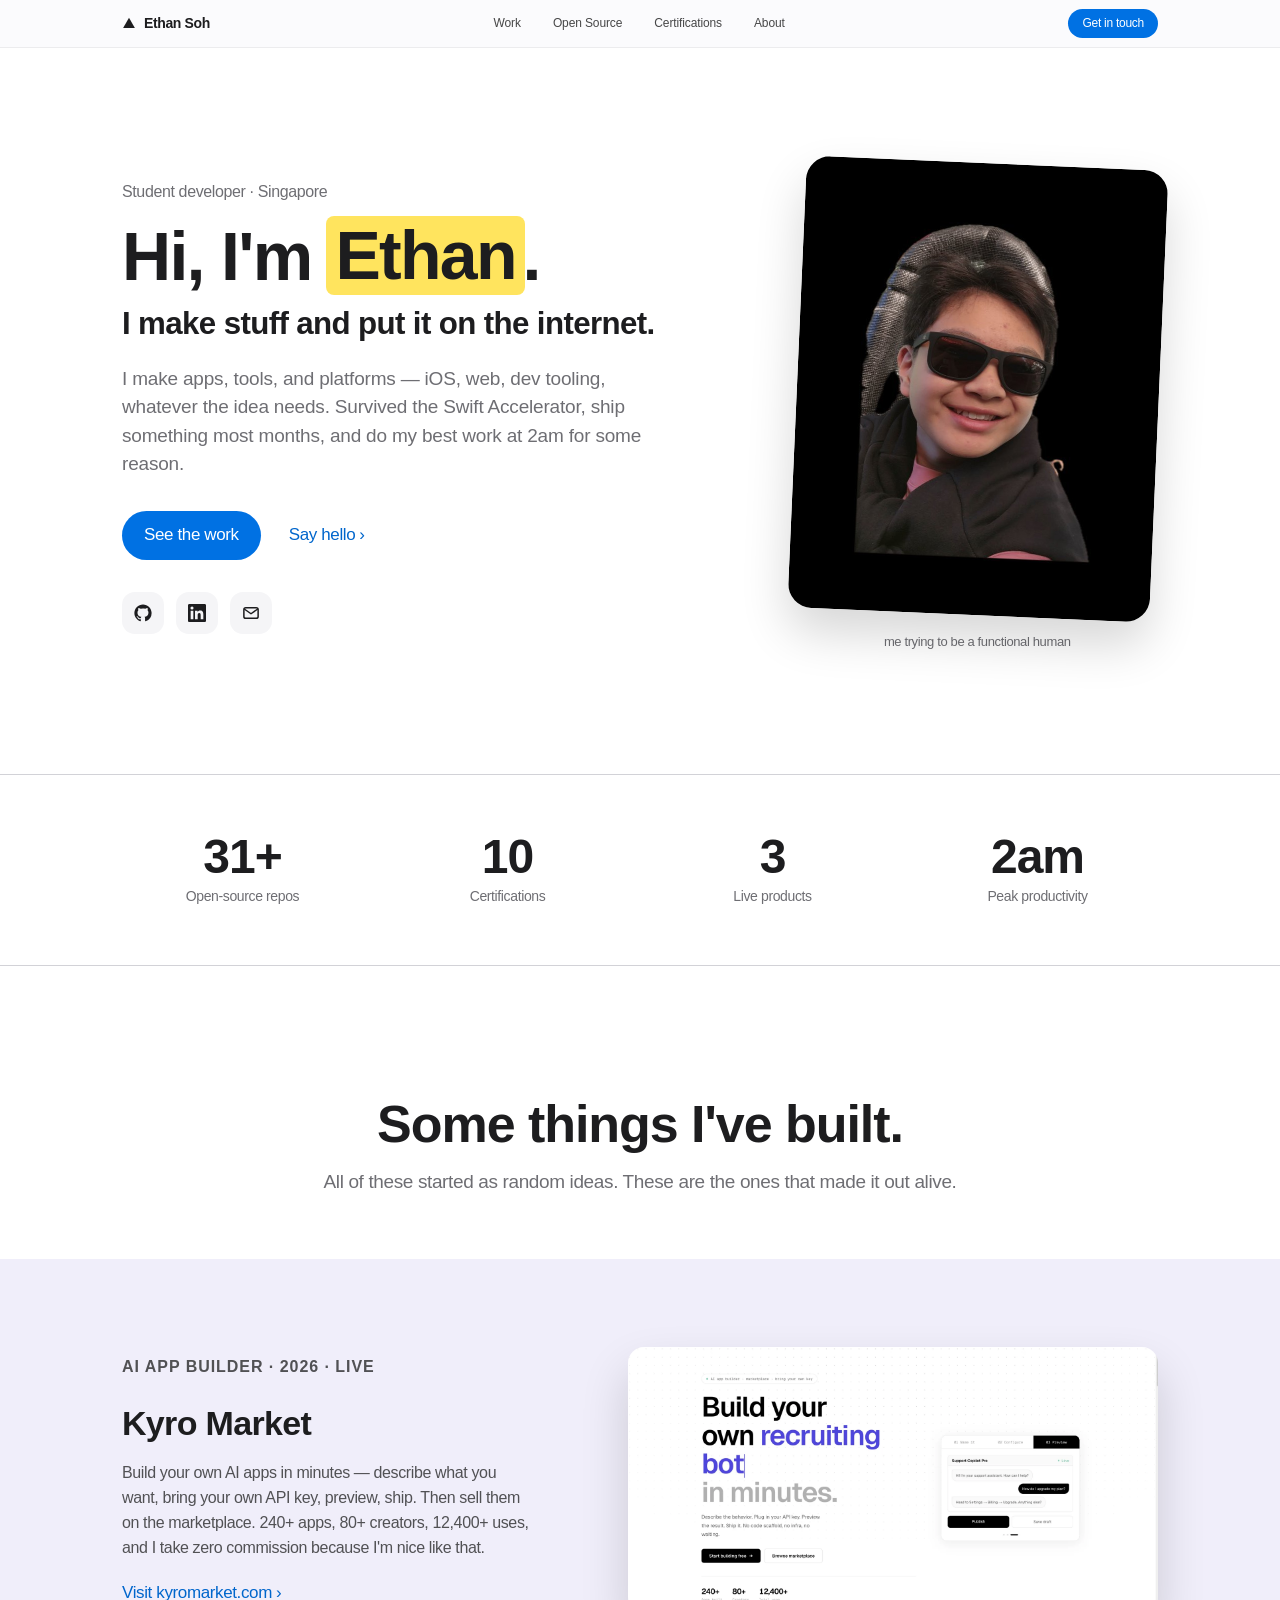
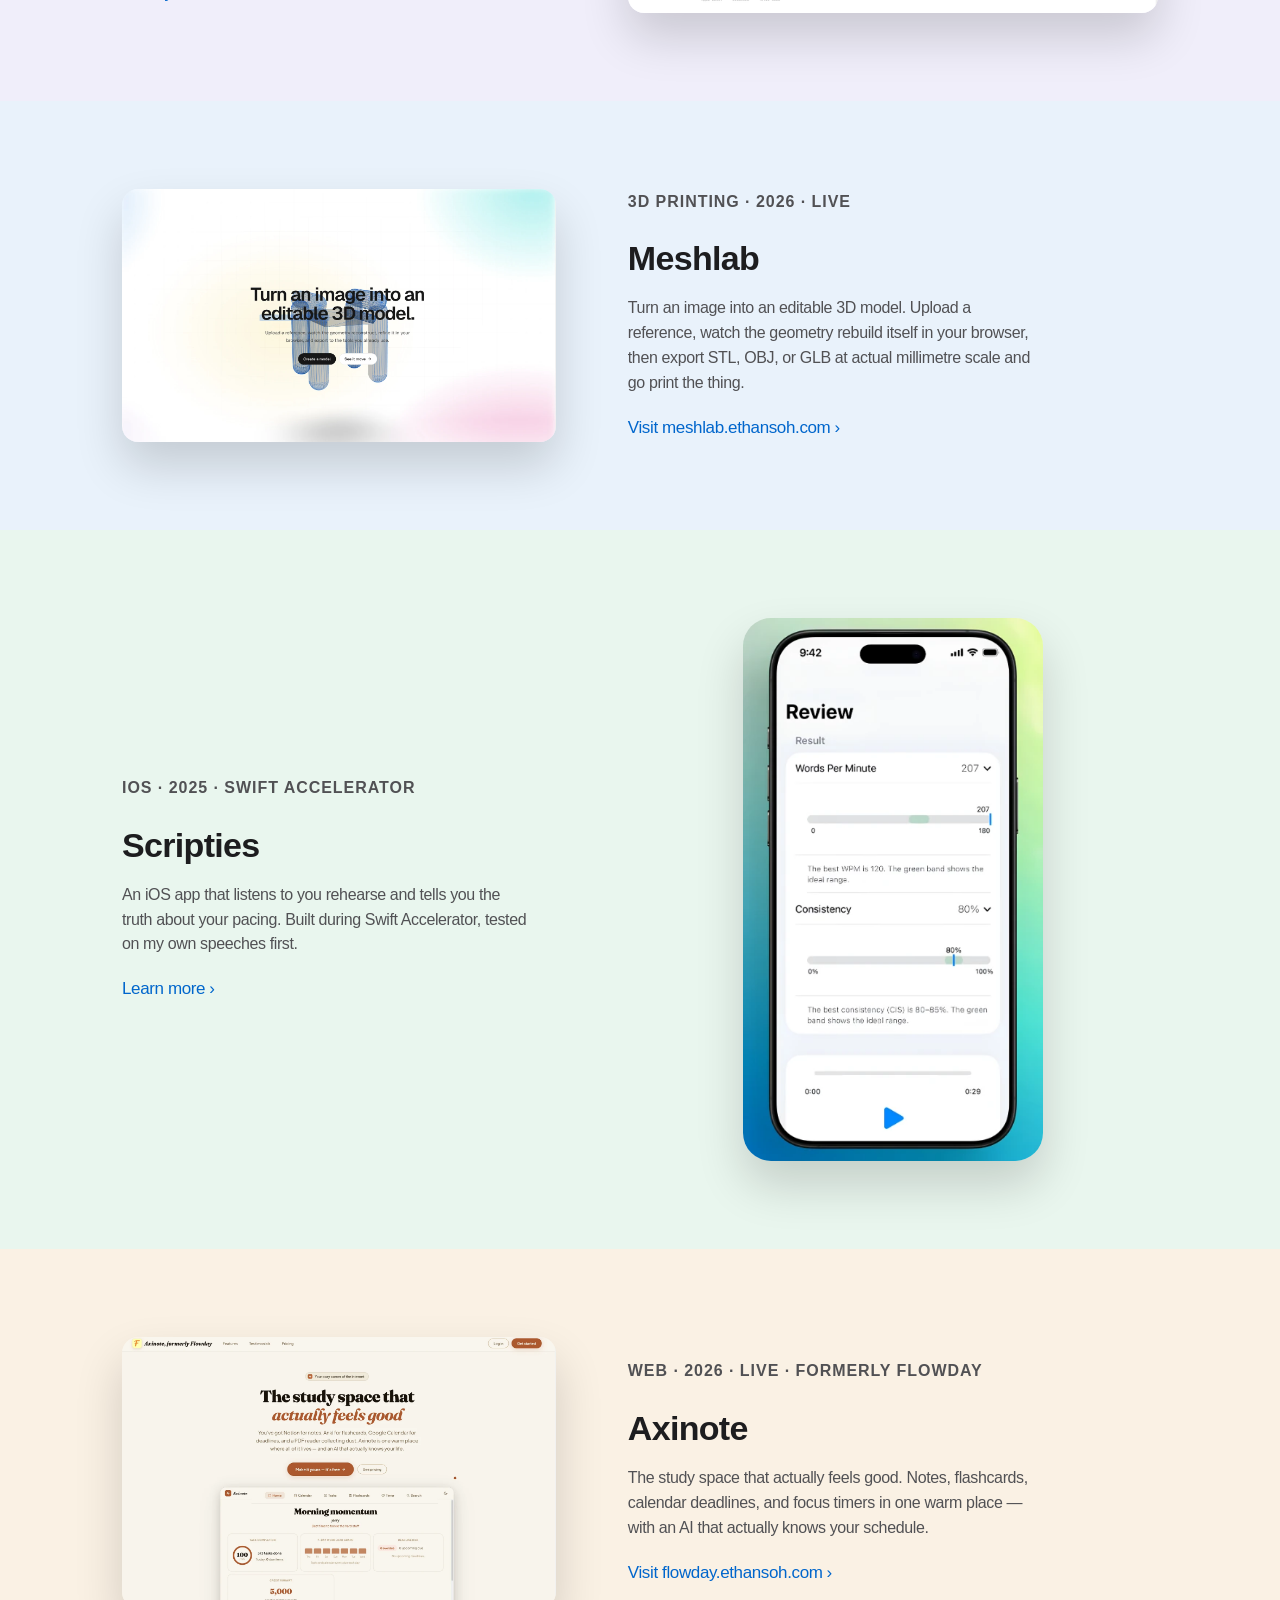
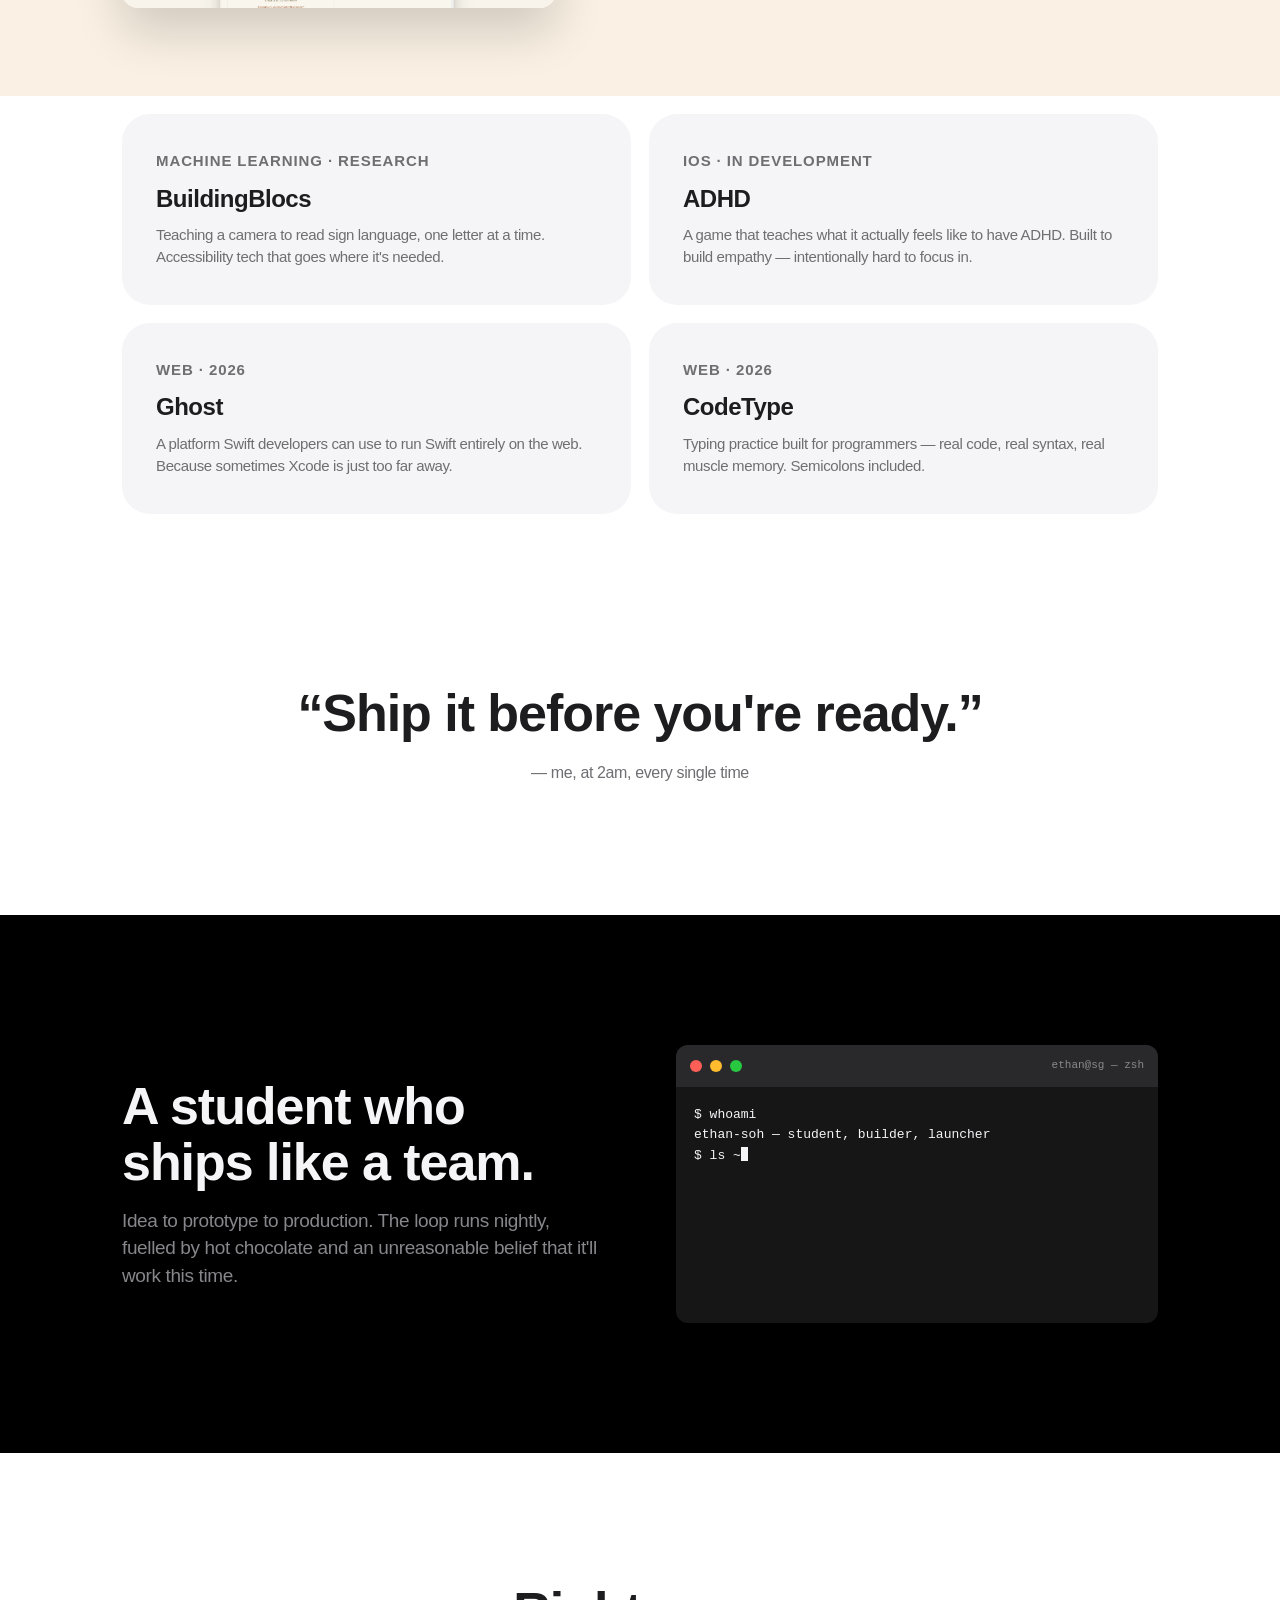
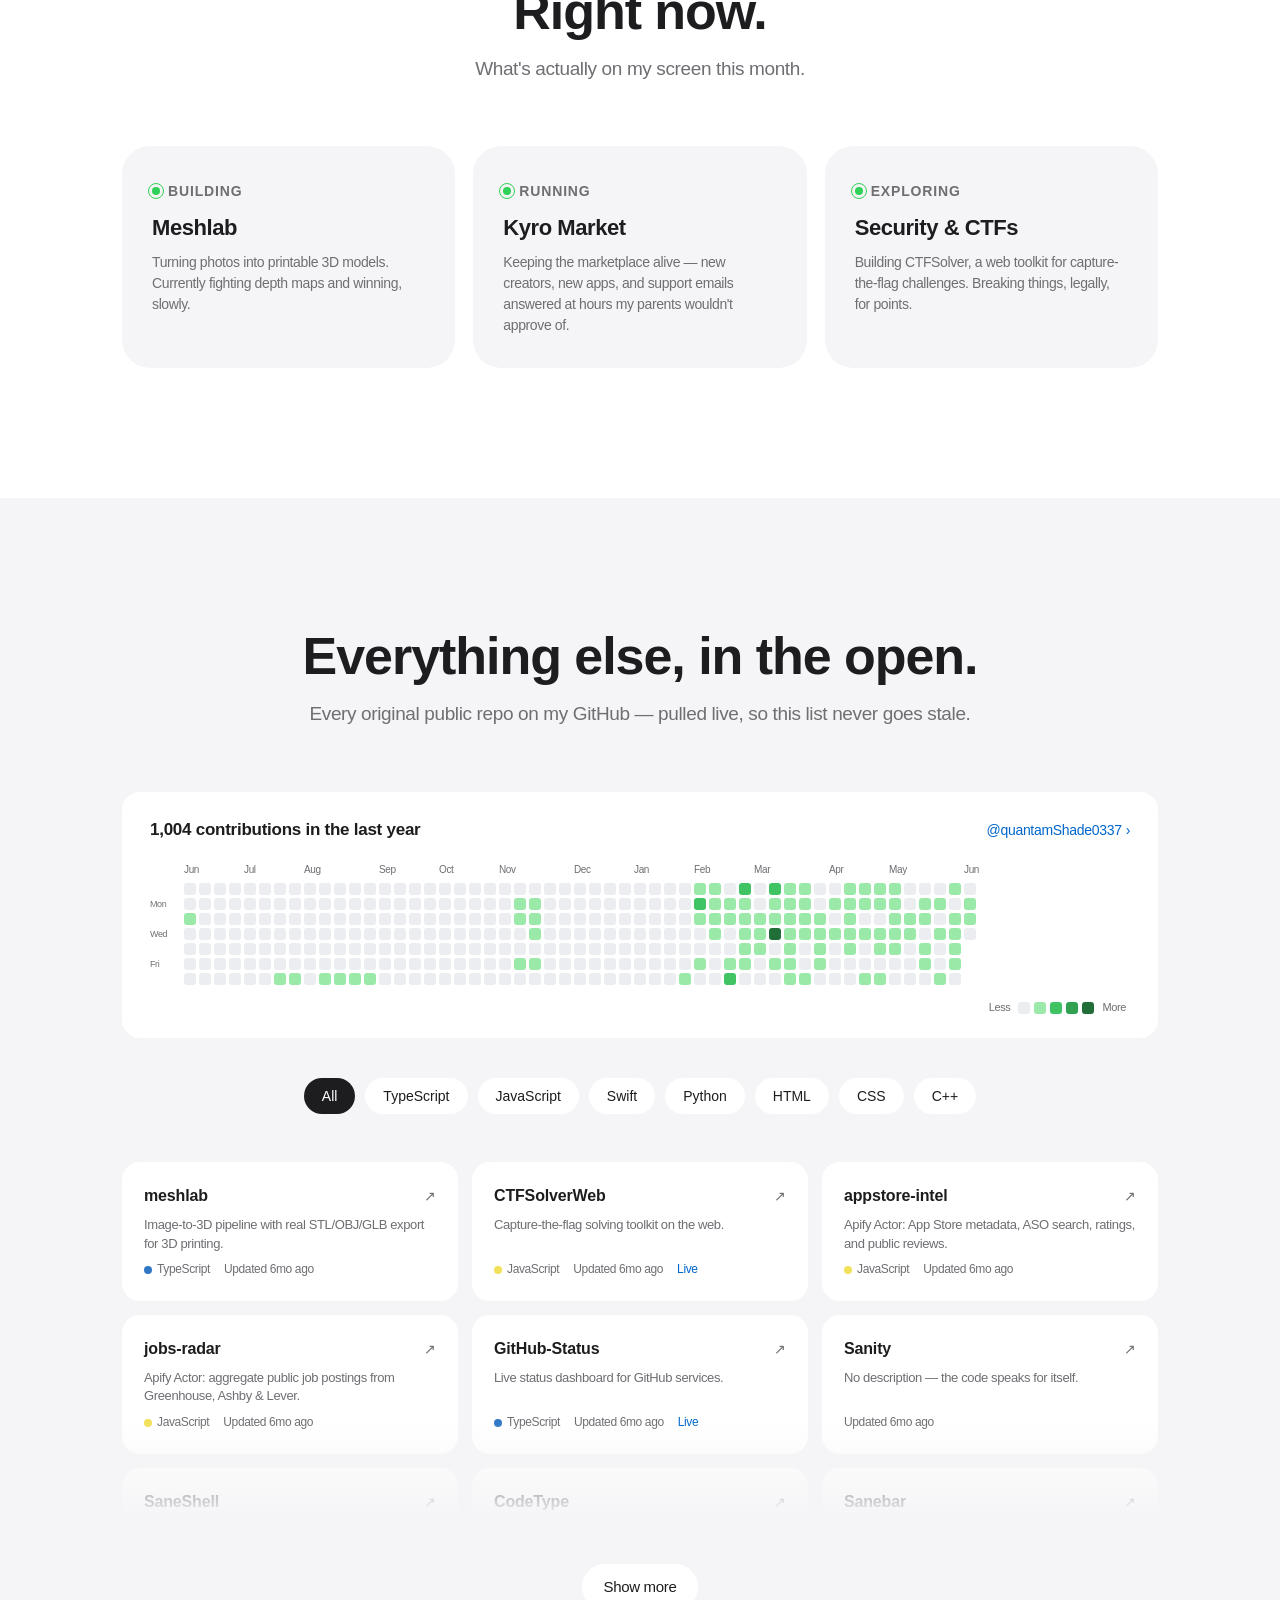
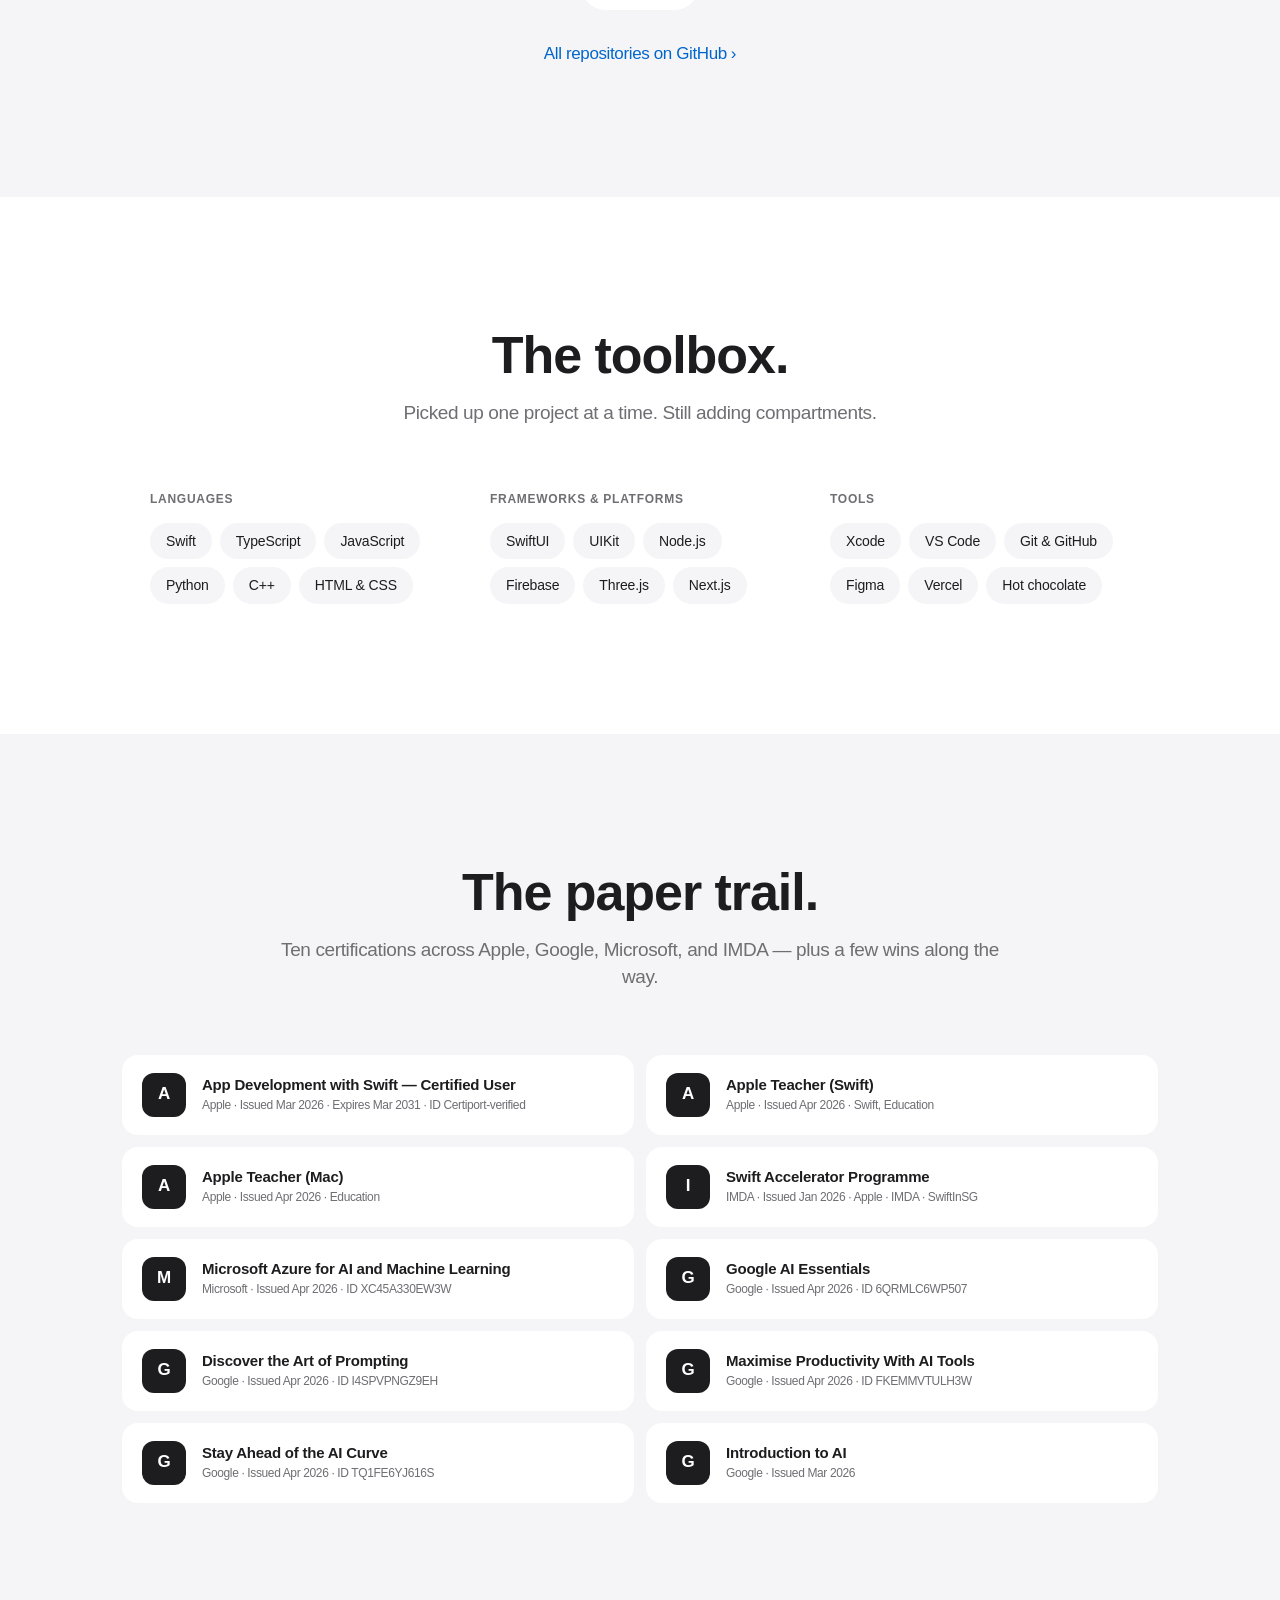
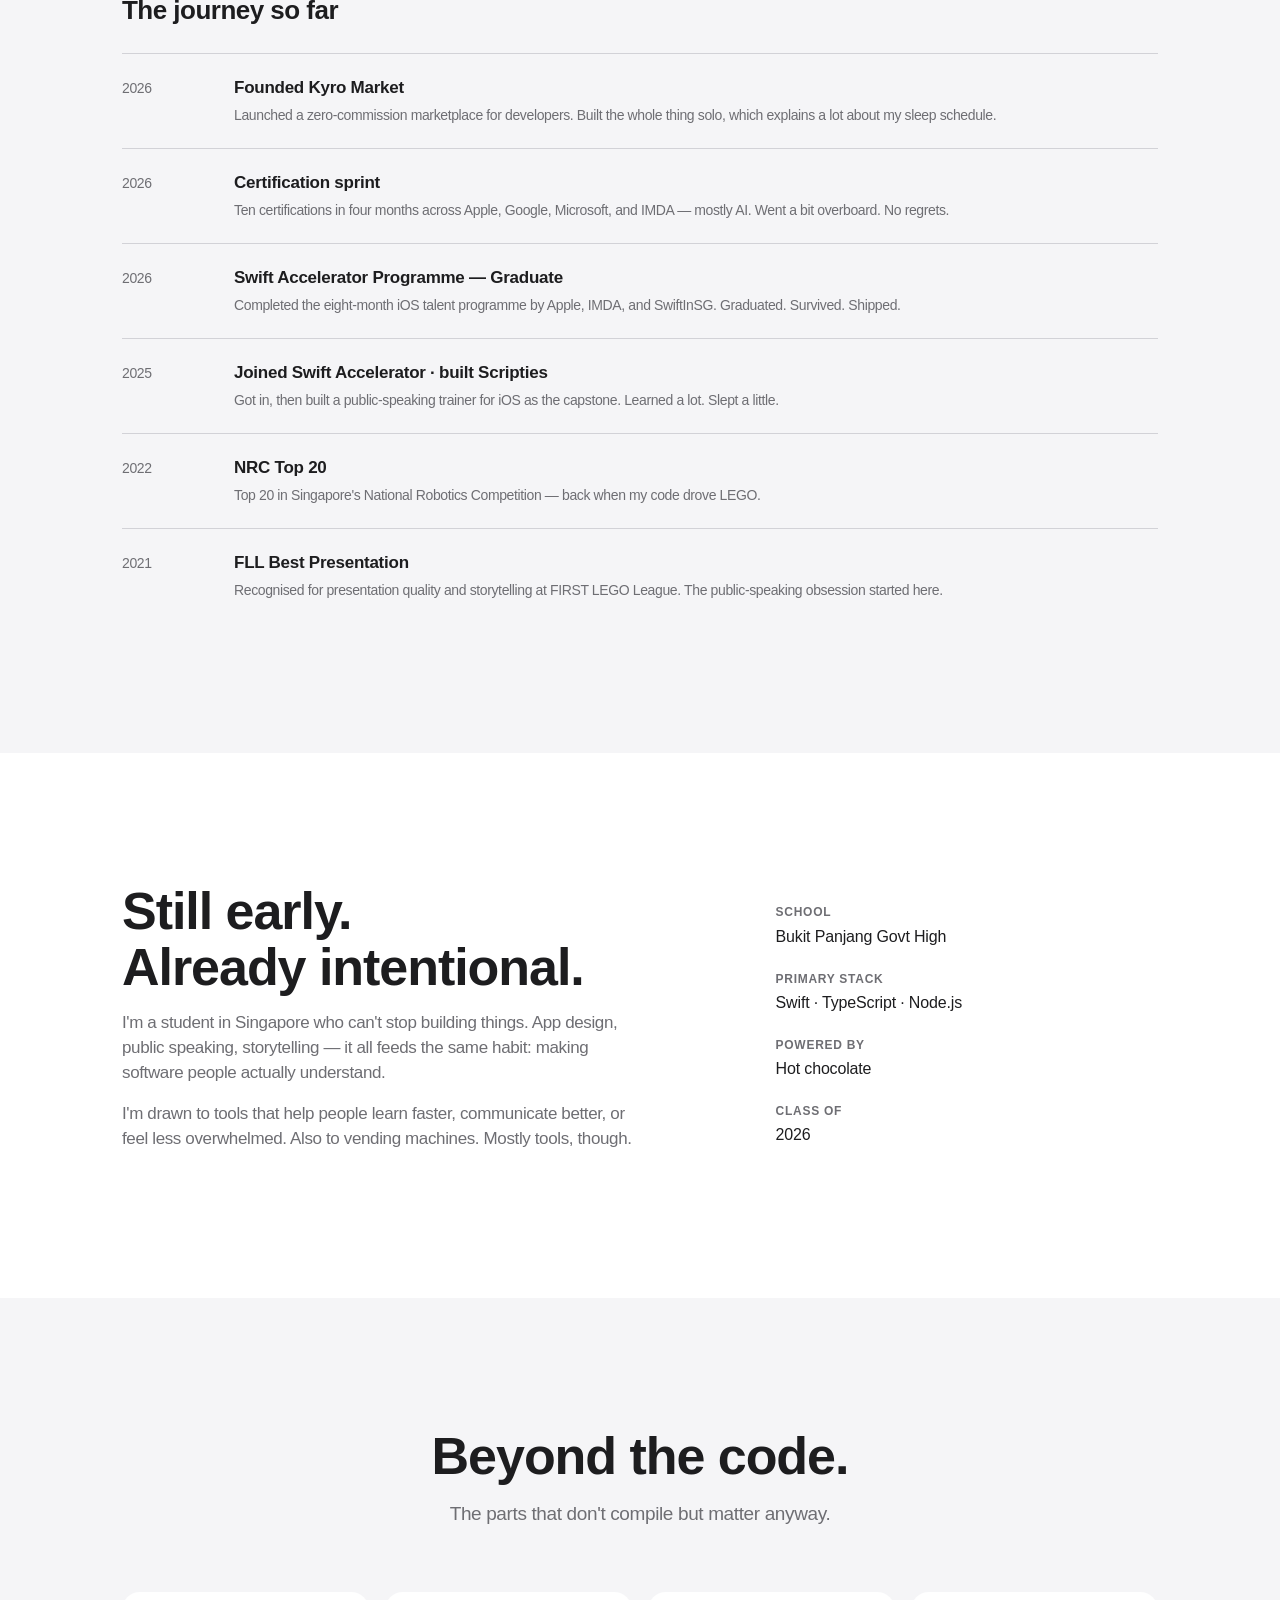
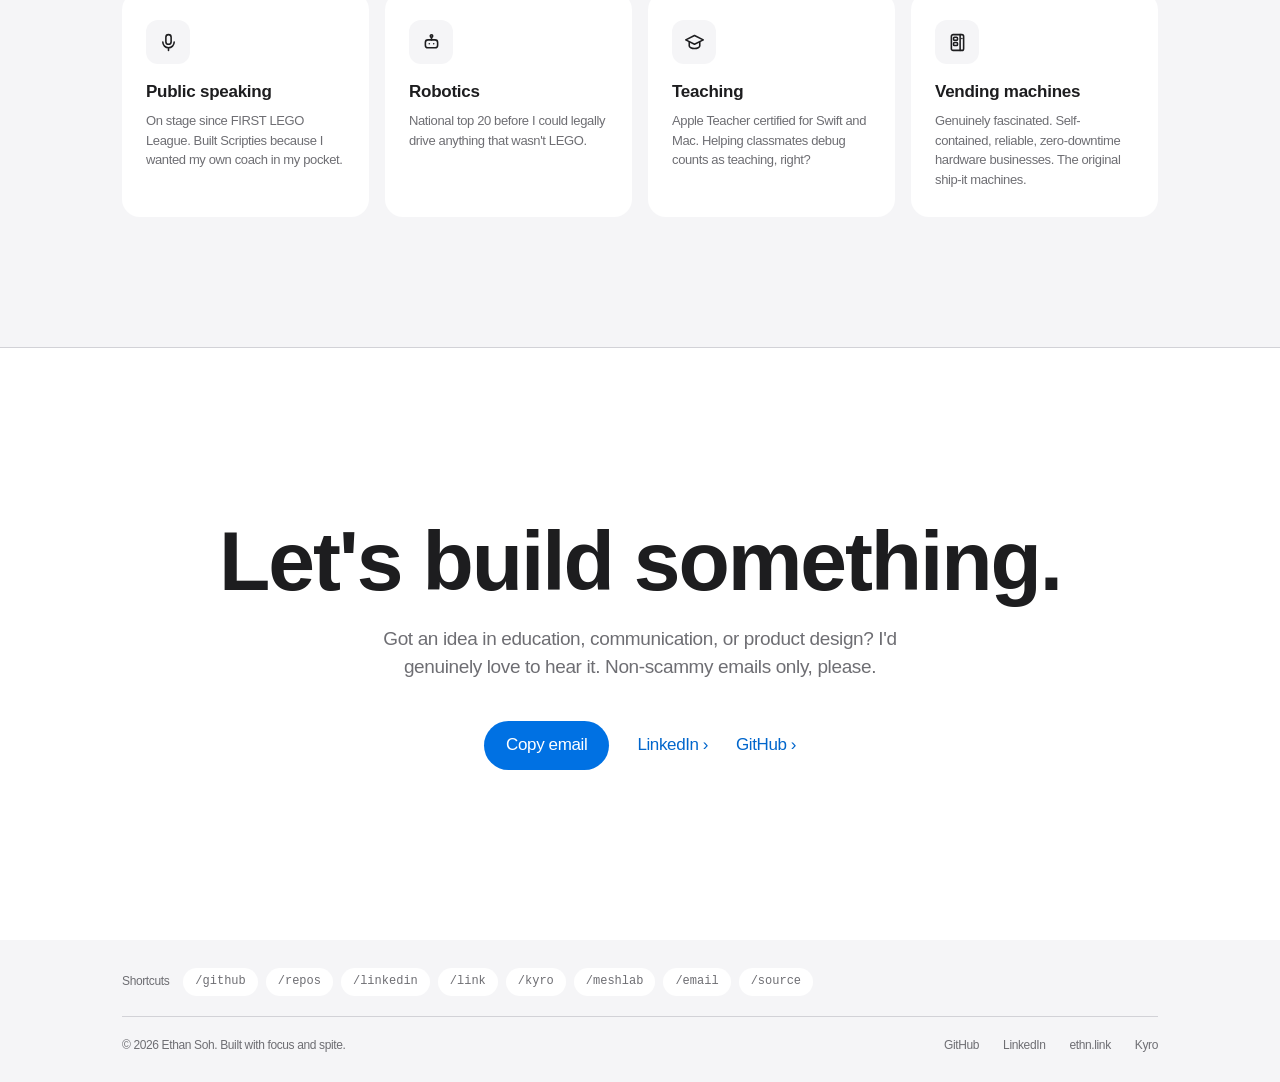
==== index.html @ a268c5c5 "Hero: shrink the tagline line below the name Co-Authored-By: Claude Fable 5 <noreply@anthropic.com>" ====
<!DOCTYPE html>
<html lang="en">
<head>
  <meta charset="UTF-8" />
  <meta name="viewport" content="width=device-width, initial-scale=1.0" />
  <meta name="color-scheme" content="light" />
  <title>Ethan Soh — Student developer. Ships anyway.</title>
  <meta name="description" content="Ethan Soh is a student developer from Singapore building apps, tools, and platforms across iOS, web, and developer tooling." />
  <meta property="og:title" content="Ethan Soh — Student developer. Ships anyway." />
  <meta property="og:description" content="Apps, tools, and platforms — designed, built, and shipped from Singapore." />
  <meta property="og:image" content="ethan-photo.png" />
  <link rel="icon" href="data:image/svg+xml,<svg xmlns='http://www.w3.org/2000/svg' viewBox='0 0 100 100'><polygon points='50,12 92,86 8,86' fill='%231d1d1f'/></svg>" />
  <link rel="stylesheet" href="style.css?v=12" />
</head>
<body>
  <div class="toast" id="toast" role="status" aria-live="polite"></div>

  <!-- ───────────────────────── Nav ───────────────────────── -->
  <header class="nav" id="nav">
    <div class="nav-inner">
      <a class="brand" href="#top" aria-label="Ethan Soh — home">
        <svg class="brand-mark" viewBox="0 0 100 100" aria-hidden="true"><polygon points="50,12 92,86 8,86"/></svg>
        <span>Ethan Soh</span>
      </a>
      <nav class="nav-links" aria-label="Primary">
        <a href="#work">Work</a>
        <a href="#open-source">Open Source</a>
        <a href="#certs">Certifications</a>
        <a href="#about">About</a>
      </nav>
      <a class="btn btn-blue btn-sm" href="#contact">Get in touch</a>
    </div>
  </header>

  <main id="top">
    <!-- ───────────────────────── Hero ───────────────────────── -->
    <section class="hero">
      <div class="container hero-grid">
        <div class="hero-copy">
          <p class="hero-eyebrow reveal">Student developer · Singapore</p>
          <h1 class="hero-title reveal" style="--d:.08s">Hi, I'm <span class="hl">Ethan</span>.<span class="hero-sub">I make stuff and put it on the internet.</span></h1>
          <p class="hero-lead reveal" style="--d:.18s">
            I make apps, tools, and platforms — iOS, web, dev tooling, whatever
            the idea needs. Survived the Swift Accelerator, ship something most
            months, and do my best work at 2am for some reason.
          </p>
          <div class="cta-row reveal" style="--d:.28s">
            <a class="btn btn-blue" href="#work">See the work</a>
            <a class="link-chevron" href="#contact">Say hello <span>›</span></a>
          </div>
          <div class="social-row reveal" style="--d:.38s">
            <a href="https://github.com/quantamShade0337" target="_blank" rel="noopener" aria-label="GitHub">
              <svg viewBox="0 0 24 24" aria-hidden="true"><path d="M12 .5C5.65.5.5 5.65.5 12c0 5.08 3.29 9.39 7.86 10.91.58.11.79-.25.79-.56 0-.27-.01-1.17-.02-2.12-3.2.7-3.88-1.36-3.88-1.36-.52-1.33-1.28-1.68-1.28-1.68-1.04-.71.08-.7.08-.7 1.15.08 1.76 1.18 1.76 1.18 1.03 1.76 2.69 1.25 3.35.96.1-.75.4-1.25.72-1.54-2.55-.29-5.24-1.28-5.24-5.68 0-1.26.45-2.28 1.18-3.09-.12-.29-.51-1.46.11-3.05 0 0 .96-.31 3.15 1.18a10.9 10.9 0 0 1 2.87-.39c.97 0 1.95.13 2.87.39 2.19-1.49 3.15-1.18 3.15-1.18.62 1.59.23 2.76.11 3.05.73.81 1.18 1.83 1.18 3.09 0 4.41-2.69 5.38-5.25 5.67.41.35.77 1.04.77 2.1 0 1.52-.01 2.74-.01 3.11 0 .31.21.67.8.56A11.52 11.52 0 0 0 23.5 12C23.5 5.65 18.35.5 12 .5Z"/></svg>
            </a>
            <a href="https://www.linkedin.com/in/ethan-soh-9548863a9/" target="_blank" rel="noopener" aria-label="LinkedIn">
              <svg viewBox="0 0 24 24" aria-hidden="true"><path d="M20.45 20.45h-3.55v-5.57c0-1.33-.03-3.04-1.85-3.04-1.85 0-2.14 1.45-2.14 2.94v5.67H9.36V9h3.41v1.56h.05c.47-.9 1.63-1.85 3.36-1.85 3.6 0 4.27 2.37 4.27 5.45v6.29ZM5.34 7.43a2.06 2.06 0 1 1 0-4.12 2.06 2.06 0 0 1 0 4.12ZM7.12 20.45H3.56V9h3.56v11.45ZM22.22 0H1.77C.79 0 0 .77 0 1.72v20.55C0 23.23.79 24 1.77 24h20.45c.98 0 1.78-.77 1.78-1.73V1.72C24 .77 23.2 0 22.22 0Z"/></svg>
            </a>
            <a href="mailto:ethansytwrites@gmail.com" aria-label="Email">
              <svg viewBox="0 0 24 24" fill="none" stroke="currentColor" stroke-width="2" stroke-linecap="round" stroke-linejoin="round" aria-hidden="true"><rect x="2.5" y="5" width="19" height="14" rx="2.5"/><path d="m3.5 7 8.5 6 8.5-6"/></svg>
            </a>
          </div>
        </div>
        <div class="hero-photo reveal" style="--d:.2s">
          <img src="ethan-photo-card.png" alt="Ethan Soh" />
          <span class="photo-note">me trying to be a functional human</span>
        </div>
      </div>
    </section>

    <!-- ───────────────────────── Stats ───────────────────────── -->
    <section class="stats">
      <div class="container stats-grid">
        <div class="stat reveal"><strong><span class="count" data-target="31">0</span>+</strong><span>Open-source repos</span></div>
        <div class="stat reveal" style="--d:.08s"><strong><span class="count" data-target="10">0</span></strong><span>Certifications</span></div>
        <div class="stat reveal" style="--d:.16s"><strong><span class="count" data-target="3">0</span></strong><span>Live products</span></div>
        <div class="stat reveal" style="--d:.24s"><strong>2am</strong><span>Peak productivity</span></div>
      </div>
    </section>

    <!-- ───────────────────────── Work ───────────────────────── -->
    <section class="section" id="work">
      <div class="container">
        <header class="section-head">
          <h2 class="reveal">Some things I've built.</h2>
          <p class="reveal">All of these started as random ideas. These are the ones that made it out alive.</p>
        </header>
      </div>

      <!-- Kyro Market — lavender -->
      <div class="project-band tint-lavender">
        <div class="container project-grid">
          <div class="project-copy reveal">
            <p class="card-eyebrow">AI app builder · 2026 · Live</p>
            <h3>Kyro Market</h3>
            <p>Build your own AI apps in minutes — describe what you want, bring your own API key, preview, ship. Then sell them on the marketplace. 240+ apps, 80+ creators, 12,400+ uses, and I take zero commission because I'm nice like that.</p>
            <a class="link-chevron" href="https://kyromarket.com" target="_blank" rel="noopener">Visit kyromarket.com <span>›</span></a>
          </div>
          <div class="project-visual reveal" style="--d:.12s">
            <img class="shot" src="shot-kyro.webp" alt="Kyro Market — build your own AI apps in minutes" loading="lazy" />
          </div>
        </div>
      </div>

      <!-- Meshlab — sky -->
      <div class="project-band tint-sky">
        <div class="container project-grid flip">
          <div class="project-copy reveal">
            <p class="card-eyebrow">3D printing · 2026 · Live</p>
            <h3>Meshlab</h3>
            <p>Turn an image into an editable 3D model. Upload a reference, watch the geometry rebuild itself in your browser, then export STL, OBJ, or GLB at actual millimetre scale and go print the thing.</p>
            <a class="link-chevron" href="https://meshlab.ethansoh.com" target="_blank" rel="noopener">Visit meshlab.ethansoh.com <span>›</span></a>
          </div>
          <div class="project-visual reveal" style="--d:.12s">
            <img class="shot" src="shot-meshlab.webp" alt="Meshlab — turn an image into an editable 3D model" loading="lazy" />
          </div>
        </div>
      </div>

      <!-- Scripties — mint -->
      <div class="project-band tint-mint">
        <div class="container project-grid">
          <div class="project-copy reveal">
            <p class="card-eyebrow">iOS · 2025 · Swift Accelerator</p>
            <h3>Scripties</h3>
            <p>An iOS app that listens to you rehearse and tells you the truth about your pacing. Built during Swift Accelerator, tested on my own speeches first.</p>
            <a class="link-chevron" href="scripties.html">Learn more <span>›</span></a>
          </div>
          <div class="project-visual reveal" style="--d:.12s">
            <img class="shot shot-phone" src="shot-scripties.webp?v=2" alt="Scripties — speech review with words-per-minute and consistency scores" loading="lazy" />
          </div>
        </div>
      </div>

      <!-- Axinote — cream -->
      <div class="project-band tint-cream">
        <div class="container project-grid flip">
          <div class="project-copy reveal">
            <p class="card-eyebrow">Web · 2026 · Live · formerly FlowDay</p>
            <h3>Axinote</h3>
            <p>The study space that actually feels good. Notes, flashcards, calendar deadlines, and focus timers in one warm place — with an AI that actually knows your schedule.</p>
            <a class="link-chevron" href="https://flowday.ethansoh.com" target="_blank" rel="noopener">Visit flowday.ethansoh.com <span>›</span></a>
          </div>
          <div class="project-visual reveal" style="--d:.12s">
            <img class="shot" src="shot-axinote.webp" alt="Axinote — the study space that actually feels good" loading="lazy" />
          </div>
        </div>
      </div>

      <!-- smaller projects -->
      <div class="container">
        <div class="mini-grid">
          <article class="mini-card reveal">
            <p class="card-eyebrow">Machine learning · Research</p>
            <h3>BuildingBlocs</h3>
            <p>Teaching a camera to read sign language, one letter at a time. Accessibility tech that goes where it's needed.</p>
          </article>
          <article class="mini-card reveal" style="--d:.08s">
            <p class="card-eyebrow">iOS · In development</p>
            <h3>ADHD</h3>
            <p>A game that teaches what it actually feels like to have ADHD. Built to build empathy — intentionally hard to focus in.</p>
          </article>
          <article class="mini-card reveal">
            <p class="card-eyebrow">Web · 2026</p>
            <h3>Ghost</h3>
            <p>A platform Swift developers can use to run Swift entirely on the web. Because sometimes Xcode is just too far away.</p>
          </article>
          <article class="mini-card reveal" style="--d:.08s">
            <p class="card-eyebrow">Web · 2026</p>
            <h3>CodeType</h3>
            <p>Typing practice built for programmers — real code, real syntax, real muscle memory. Semicolons included.</p>
          </article>
        </div>
      </div>
    </section>

    <!-- ───────────────────────── Quote ───────────────────────── -->
    <section class="quote-band">
      <div class="container">
        <blockquote class="reveal">
          <p>“Ship it before you're ready.”</p>
          <cite>— me, at 2am, every single time</cite>
        </blockquote>
      </div>
    </section>

    <!-- ───────────────────────── Dark band: the loop ───────────────────────── -->
    <section class="band-dark">
      <div class="container band-grid">
        <div>
          <h2 class="reveal">A student who ships like a team.</h2>
          <p class="band-lead reveal">Idea to prototype to production. The loop runs nightly, fuelled by hot chocolate and an unreasonable belief that it'll work this time.</p>
        </div>
        <div class="terminal reveal" aria-hidden="true">
          <div class="terminal-bar"><i></i><i></i><i></i><span>ethan@sg — zsh</span></div>
          <pre class="terminal-body" id="terminal"></pre>
        </div>
      </div>
    </section>

    <!-- ───────────────────────── Right now ───────────────────────── -->
    <section class="section" id="now">
      <div class="container">
        <header class="section-head">
          <h2 class="reveal">Right now.</h2>
          <p class="reveal">What's actually on my screen this month.</p>
        </header>
        <div class="now-grid">
          <article class="now-card reveal">
            <p class="now-status"><span class="pulse"></span>Building</p>
            <h3>Meshlab</h3>
            <p>Turning photos into printable 3D models. Currently fighting depth maps and winning, slowly.</p>
          </article>
          <article class="now-card reveal" style="--d:.08s">
            <p class="now-status"><span class="pulse"></span>Running</p>
            <h3>Kyro Market</h3>
            <p>Keeping the marketplace alive — new creators, new apps, and support emails answered at hours my parents wouldn't approve of.</p>
          </article>
          <article class="now-card reveal" style="--d:.16s">
            <p class="now-status"><span class="pulse"></span>Exploring</p>
            <h3>Security &amp; CTFs</h3>
            <p>Building CTFSolver, a web toolkit for capture-the-flag challenges. Breaking things, legally, for points.</p>
          </article>
        </div>
      </div>
    </section>

    <!-- ───────────────────────── Open source ───────────────────────── -->
    <section class="section alt" id="open-source">
      <div class="container">
        <header class="section-head">
          <h2 class="reveal">Everything else, in the open.</h2>
          <p class="reveal">Every original public repo on my GitHub — pulled live, so this list never goes stale.</p>
        </header>

        <div class="contrib-card reveal" id="contrib" hidden></div>

        <div class="filter-row reveal" id="filterRow" role="tablist" aria-label="Filter repositories by language"></div>
        <div class="repo-clipbox" id="repoClipbox">
          <div class="repo-grid" id="repoGrid"></div>
        </div>
        <p class="repo-more reveal"><button class="btn btn-white" id="repoToggle" hidden>Show more</button></p>
        <p class="repo-foot reveal">
          <a class="link-chevron" href="https://github.com/quantamShade0337?tab=repositories" target="_blank" rel="noopener">All repositories on GitHub <span>›</span></a>
        </p>
      </div>
    </section>

    <!-- ───────────────────────── Toolbox ───────────────────────── -->
    <section class="section" id="toolbox">
      <div class="container">
        <header class="section-head">
          <h2 class="reveal">The toolbox.</h2>
          <p class="reveal">Picked up one project at a time. Still adding compartments.</p>
        </header>
        <div class="tool-groups">
          <div class="tool-group reveal">
            <h3>Languages</h3>
            <div class="tool-pills">
              <span>Swift</span><span>TypeScript</span><span>JavaScript</span><span>Python</span><span>C++</span><span>HTML &amp; CSS</span>
            </div>
          </div>
          <div class="tool-group reveal" style="--d:.08s">
            <h3>Frameworks &amp; platforms</h3>
            <div class="tool-pills">
              <span>SwiftUI</span><span>UIKit</span><span>Node.js</span><span>Firebase</span><span>Three.js</span><span>Next.js</span>
            </div>
          </div>
          <div class="tool-group reveal" style="--d:.16s">
            <h3>Tools</h3>
            <div class="tool-pills">
              <span>Xcode</span><span>VS Code</span><span>Git &amp; GitHub</span><span>Figma</span><span>Vercel</span><span>Hot chocolate</span>
            </div>
          </div>
        </div>
      </div>
    </section>

    <!-- ───────────────────────── Gray band: certifications ───────────────────────── -->
    <section class="band-gray" id="certs">
      <div class="container">
        <header class="section-head">
          <h2 class="reveal">The paper trail.</h2>
          <p class="reveal">Ten certifications across Apple, Google, Microsoft, and IMDA — plus a few wins along the way.</p>
        </header>

        <div class="cert-grid" id="certGrid"></div>

        <div class="recognition">
          <h3 class="reveal">The journey so far</h3>
          <ol class="timeline">
            <li class="reveal"><span class="t-year">2026</span><div><strong>Founded Kyro Market</strong><p>Launched a zero-commission marketplace for developers. Built the whole thing solo, which explains a lot about my sleep schedule.</p></div></li>
            <li class="reveal" style="--d:.06s"><span class="t-year">2026</span><div><strong>Certification sprint</strong><p>Ten certifications in four months across Apple, Google, Microsoft, and IMDA — mostly AI. Went a bit overboard. No regrets.</p></div></li>
            <li class="reveal" style="--d:.12s"><span class="t-year">2026</span><div><strong>Swift Accelerator Programme — Graduate</strong><p>Completed the eight-month iOS talent programme by Apple, IMDA, and SwiftInSG. Graduated. Survived. Shipped.</p></div></li>
            <li class="reveal" style="--d:.18s"><span class="t-year">2025</span><div><strong>Joined Swift Accelerator · built Scripties</strong><p>Got in, then built a public-speaking trainer for iOS as the capstone. Learned a lot. Slept a little.</p></div></li>
            <li class="reveal" style="--d:.24s"><span class="t-year">2022</span><div><strong>NRC Top 20</strong><p>Top 20 in Singapore's National Robotics Competition — back when my code drove LEGO.</p></div></li>
            <li class="reveal" style="--d:.3s"><span class="t-year">2021</span><div><strong>FLL Best Presentation</strong><p>Recognised for presentation quality and storytelling at FIRST LEGO League. The public-speaking obsession started here.</p></div></li>
          </ol>
        </div>
      </div>
    </section>

    <!-- ───────────────────────── About ───────────────────────── -->
    <section class="section" id="about">
      <div class="container about-grid">
        <div class="about-copy">
          <h2 class="reveal">Still early.<br/>Already intentional.</h2>
          <p class="reveal">I'm a student in Singapore who can't stop building things. App design, public speaking, storytelling — it all feeds the same habit: making software people actually understand.</p>
          <p class="reveal">I'm drawn to tools that help people learn faster, communicate better, or feel less overwhelmed. Also to vending machines. Mostly tools, though.</p>
        </div>
        <dl class="facts">
          <div class="reveal"><dt>School</dt><dd>Bukit Panjang Govt High</dd></div>
          <div class="reveal" style="--d:.06s"><dt>Primary stack</dt><dd>Swift · TypeScript · Node.js</dd></div>
          <div class="reveal" style="--d:.12s"><dt>Powered by</dt><dd>Hot chocolate</dd></div>
          <div class="reveal" style="--d:.18s"><dt>Class of</dt><dd>2026</dd></div>
        </dl>
      </div>
    </section>

    <!-- ───────────────────────── Beyond the code ───────────────────────── -->
    <section class="section alt" id="beyond">
      <div class="container">
        <header class="section-head">
          <h2 class="reveal">Beyond the code.</h2>
          <p class="reveal">The parts that don't compile but matter anyway.</p>
        </header>
        <div class="beyond-grid">
          <article class="beyond-card reveal">
            <span class="beyond-icon" aria-hidden="true">
              <svg viewBox="0 0 24 24" fill="none" stroke="currentColor" stroke-width="1.8" stroke-linecap="round" stroke-linejoin="round"><rect x="9" y="3" width="6" height="11" rx="3"/><path d="M5.5 11.5a6.5 6.5 0 0 0 13 0M12 18v3"/></svg>
            </span>
            <h3>Public speaking</h3>
            <p>On stage since FIRST LEGO League. Built Scripties because I wanted my own coach in my pocket.</p>
          </article>
          <article class="beyond-card reveal" style="--d:.06s">
            <span class="beyond-icon" aria-hidden="true">
              <svg viewBox="0 0 24 24" fill="none" stroke="currentColor" stroke-width="1.8" stroke-linecap="round" stroke-linejoin="round"><rect x="5" y="9" width="14" height="9" rx="3"/><path d="M12 9V6"/><circle cx="12" cy="4.5" r="1.4"/><path d="M9.5 13.5h.01M14.5 13.5h.01"/></svg>
            </span>
            <h3>Robotics</h3>
            <p>National top 20 before I could legally drive anything that wasn't LEGO.</p>
          </article>
          <article class="beyond-card reveal" style="--d:.12s">
            <span class="beyond-icon" aria-hidden="true">
              <svg viewBox="0 0 24 24" fill="none" stroke="currentColor" stroke-width="1.8" stroke-linecap="round" stroke-linejoin="round"><path d="m12 4 10 5-10 5L2 9l10-5Z"/><path d="M6 11.5V16c0 1.4 2.7 2.8 6 2.8s6-1.4 6-2.8v-4.5"/></svg>
            </span>
            <h3>Teaching</h3>
            <p>Apple Teacher certified for Swift and Mac. Helping classmates debug counts as teaching, right?</p>
          </article>
          <article class="beyond-card reveal" style="--d:.18s">
            <span class="beyond-icon" aria-hidden="true">
              <svg viewBox="0 0 24 24" fill="none" stroke="currentColor" stroke-width="1.8" stroke-linecap="round" stroke-linejoin="round"><rect x="5" y="3" width="14" height="18" rx="2"/><path d="M15 3v18"/><rect x="7.5" y="6" width="4.5" height="3.5" rx="1"/><rect x="7.5" y="12" width="4.5" height="3.5" rx="1"/><path d="M17 7.5h.01"/></svg>
            </span>
            <h3>Vending machines</h3>
            <p>Genuinely fascinated. Self-contained, reliable, zero-downtime hardware businesses. The original ship-it machines.</p>
          </article>
        </div>
      </div>
    </section>

    <!-- ───────────────────────── Contact ───────────────────────── -->
    <section class="contact" id="contact">
      <div class="container contact-inner">
        <h2 class="reveal">Let's build something.</h2>
        <p class="reveal">Got an idea in education, communication, or product design? I'd genuinely love to hear it. Non-scammy emails only, please.</p>
        <div class="cta-row reveal">
          <button class="btn btn-blue" id="copyEmail" data-email="ethansytwrites@gmail.com">Copy email</button>
          <a class="link-chevron" href="https://www.linkedin.com/in/ethan-soh-9548863a9/" target="_blank" rel="noopener">LinkedIn <span>›</span></a>
          <a class="link-chevron" href="https://github.com/quantamShade0337" target="_blank" rel="noopener">GitHub <span>›</span></a>
        </div>
      </div>
    </section>
  </main>

  <footer class="footer">
    <div class="container">
      <div class="footer-shortcuts">
        <span>Shortcuts</span>
        <a href="/github">/github</a>
        <a href="/repos">/repos</a>
        <a href="/linkedin">/linkedin</a>
        <a href="/link">/link</a>
        <a href="/kyro">/kyro</a>
        <a href="/meshlab">/meshlab</a>
        <a href="/email">/email</a>
        <a href="/source">/source</a>
      </div>
      <div class="footer-inner">
        <p>© 2026 Ethan Soh. Built with focus and spite.</p>
        <div class="footer-links">
          <a href="https://github.com/quantamShade0337" target="_blank" rel="noopener">GitHub</a>
          <a href="https://www.linkedin.com/in/ethan-soh-9548863a9/" target="_blank" rel="noopener">LinkedIn</a>
          <a href="https://ethn.link" target="_blank" rel="noopener">ethn.link</a>
          <a href="https://kyromarket.com" target="_blank" rel="noopener">Kyro</a>
        </div>
      </div>
    </div>
  </footer>

  <script src="main.js?v=12" defer></script>
</body>
</html>
---- style.css ----
/* ════════════════════════════════════════════════════════════
   Ethan Soh — portfolio
   Apple-light foundation with a personal voice: left-aligned
   hero, tinted project bands, CSS-drawn product mockups.
   No gradients.
   ════════════════════════════════════════════════════════════ */

:root {
  --bg: #ffffff;
  --ink: #1d1d1f;
  --gray: #6e6e73;
  --panel: #f5f5f7;
  --panel-hover: #e8e8ed;
  --hairline: #d2d2d7;
  --blue: #0071e3;
  --blue-hover: #0077ed;
  --link: #0066cc;
  --highlight: #ffe45e;

  --dark-bg: #000000;
  --dark-ink: #f5f5f7;
  --dark-gray: #86868b;

  /* project band tints (flat) */
  --tint-cream: #faf1e4;
  --tint-sky: #e9f2fb;
  --tint-mint: #e9f6ee;
  --tint-lavender: #f0eefa;

  --sans: -apple-system, BlinkMacSystemFont, "SF Pro Display", "SF Pro Text",
          "Helvetica Neue", Helvetica, Arial, sans-serif;
  --mono: ui-monospace, "SF Mono", SFMono-Regular, Menlo, monospace;

  --r-card: 18px;
  --r-card-lg: 28px;
  --r-pill: 980px;

  --page: 1080px;
  --ease: cubic-bezier(.28, .11, .32, 1);
  --nav-h: 48px;
}

/* ─── base ─── */
*, *::before, *::after { box-sizing: border-box; margin: 0; padding: 0; }
html { scroll-behavior: smooth; }
body {
  font-family: var(--sans);
  font-size: 17px; line-height: 1.47; font-weight: 400;
  letter-spacing: -.022em;
  color: var(--ink);
  background: var(--bg);
  -webkit-font-smoothing: antialiased;
  text-rendering: optimizeLegibility;
  overflow-x: hidden;
}
::selection { background: #b3d7ff; color: var(--ink); }
img { max-width: 100%; display: block; }
a { color: inherit; text-decoration: none; }
button { font: inherit; color: inherit; background: none; border: 0; cursor: pointer; }
u, em, b, i { text-decoration: none; font-style: normal; }

.container { max-width: var(--page); margin: 0 auto; padding: 0 22px; }

/* ─── toast ─── */
.toast {
  position: fixed; bottom: 28px; left: 50%; z-index: 300;
  transform: translate(-50%, 16px); opacity: 0; pointer-events: none;
  background: var(--bg); color: var(--ink);
  font-size: 14px; font-weight: 500;
  padding: 12px 20px; border-radius: var(--r-pill);
  border: 1px solid var(--hairline);
  box-shadow: 0 10px 30px rgba(0, 0, 0, .1);
  transition: transform .4s var(--ease), opacity .3s var(--ease);
}
.toast.show { transform: translate(-50%, 0); opacity: 1; }

/* ─── nav ─── */
.nav {
  position: fixed; inset: 0 0 auto 0; z-index: 100;
  height: var(--nav-h);
  background: rgba(251, 251, 253, .8);
  -webkit-backdrop-filter: saturate(180%) blur(20px);
  backdrop-filter: saturate(180%) blur(20px);
  border-bottom: 1px solid rgba(0, 0, 0, .06);
}
.nav-inner {
  max-width: var(--page); margin: 0 auto; height: 100%;
  padding: 0 22px; display: flex; align-items: center; gap: 24px;
}
.brand { display: flex; align-items: center; gap: 8px; font-size: 14px; font-weight: 600; color: var(--ink); }
.brand-mark { width: 14px; height: 14px; fill: var(--ink); }
.nav-links { display: flex; gap: 32px; margin: 0 auto; }
.nav-links a {
  font-size: 12px; letter-spacing: -.01em;
  color: rgba(0, 0, 0, .72);
  transition: color .25s var(--ease);
}
.nav-links a:hover { color: var(--ink); }

/* ─── buttons & links ─── */
.btn {
  display: inline-flex; align-items: center; justify-content: center;
  border-radius: var(--r-pill);
  font-size: 17px; font-weight: 400; letter-spacing: -.022em;
  padding: 12px 22px;
  transition: background .25s var(--ease), transform .25s var(--ease);
}
.btn:active { transform: scale(.98); }
.btn-blue { background: var(--blue); color: #fff; }
.btn-blue:hover { background: var(--blue-hover); }
.btn-sm { font-size: 12px; padding: 6px 14px; }

.link-chevron {
  display: inline-flex; align-items: center; gap: 4px;
  color: var(--link); font-size: 17px; letter-spacing: -.022em;
}
.link-chevron span { transition: transform .25s var(--ease); }
.link-chevron:hover { text-decoration: underline; }
.link-chevron:hover span { transform: translateX(3px); }
.band-dark .link-chevron { color: #2997ff; }

.cta-row { display: flex; align-items: center; gap: 28px; flex-wrap: wrap; }

/* ─── hero ─── */
.hero {
  min-height: 86svh; display: flex; align-items: center;
  padding: calc(var(--nav-h) + 72px) 0 80px;
}
.hero-grid {
  display: grid; grid-template-columns: 1.25fr .75fr;
  gap: 72px; align-items: center; width: 100%;
}
.hero-eyebrow { font-size: 16px; color: var(--gray); margin-bottom: 16px; }
.hero-title {
  font-size: clamp(40px, 5.4vw, 68px);
  font-weight: 700; line-height: 1.06; letter-spacing: -.025em;
  margin-bottom: 22px;
}
.hero-sub {
  display: block;
  font-size: .46em; font-weight: 600;
  letter-spacing: -.02em; line-height: 1.25;
  margin-top: 12px;
}
.hl {
  background: var(--highlight);
  padding: .02em .14em; margin: 0 -.04em;
  border-radius: 8px;
  -webkit-box-decoration-break: clone; box-decoration-break: clone;
}
.hero-lead {
  font-size: 19px; line-height: 1.5; letter-spacing: -.01em;
  color: var(--gray); max-width: 50ch; margin-bottom: 32px;
}
.social-row { display: flex; gap: 12px; margin-top: 32px; }
.social-row a {
  width: 42px; height: 42px; border-radius: 13px;
  background: var(--panel); color: var(--ink);
  display: grid; place-items: center;
  transition: background .25s var(--ease), color .25s var(--ease), transform .25s var(--ease);
}
.social-row a:hover { background: var(--ink); color: #fff; transform: translateY(-2px); }
.social-row svg { width: 18px; height: 18px; fill: currentColor; }
.social-row svg[fill="none"] { fill: none; stroke: currentColor; }

.hero-photo img {
  border-radius: 24px; aspect-ratio: 4/5; object-fit: cover; width: 100%;
  box-shadow: 0 24px 48px rgba(0, 0, 0, .16);
  transform: rotate(2.5deg);
  transition: transform .5s var(--ease);
}
.hero-photo:hover img { transform: rotate(0deg) scale(1.01); }
.photo-note { display: block; text-align: center; margin-top: 18px; font-size: 13px; color: var(--gray); }

/* ─── stats ─── */
.stats { border-top: 1px solid var(--hairline); border-bottom: 1px solid var(--hairline); padding: 56px 0; }
.stats-grid { display: grid; grid-template-columns: repeat(4, 1fr); gap: 24px; }
.stat { text-align: center; }
.stat strong { display: block; font-size: 48px; font-weight: 700; letter-spacing: -.02em; line-height: 1.1; }
.stat > span { font-size: 14px; color: var(--gray); }

/* ─── sections ─── */
.section { padding: 130px 0; }
.section-head { text-align: center; max-width: 720px; margin: 0 auto 64px; }
.section-head h2, .band-grid h2, .about-copy h2 {
  font-size: clamp(34px, 4.6vw, 52px);
  font-weight: 700; line-height: 1.08; letter-spacing: -.02em;
  margin-bottom: 16px;
}
.section-head p { font-size: 19px; line-height: 1.45; color: var(--gray); }

/* ─── project bands ─── */
.project-band { padding: 88px 0; }
.tint-cream { background: var(--tint-cream); }
.tint-sky { background: var(--tint-sky); }
.tint-mint { background: var(--tint-mint); }
.tint-lavender { background: var(--tint-lavender); }

.project-grid {
  display: grid; grid-template-columns: .9fr 1.1fr;
  gap: 72px; align-items: center;
}
.project-grid.flip .project-copy { order: 2; }
.project-copy h3 { font-size: 34px; font-weight: 700; letter-spacing: -.02em; margin: 10px 0 12px; }
.project-copy p { font-size: 16px; line-height: 1.55; color: #515154; max-width: 46ch; margin-bottom: 20px; }
.card-eyebrow { font-size: 12px; font-weight: 600; letter-spacing: .06em; text-transform: uppercase; color: var(--gray); }
.card-eyebrow.muted { font-weight: 400; text-transform: none; letter-spacing: -.01em; }

/* ─── product screenshots ─── */
.shot {
  display: block; width: 100%; max-width: 560px; margin: 0 auto;
  border-radius: 16px;
  box-shadow: 0 24px 48px rgba(0, 0, 0, .16);
}
.shot-phone { max-width: 300px; border-radius: 28px; }

/* smaller projects */
.mini-grid { display: grid; grid-template-columns: 1fr 1fr; gap: 18px; padding-top: 18px; }
.mini-card {
  background: var(--panel); border-radius: var(--r-card-lg);
  padding: 36px 34px;
  transition: transform .45s var(--ease);
}
.mini-card:hover { transform: scale(1.012); }
.mini-card h3 { font-size: 24px; font-weight: 700; letter-spacing: -.02em; margin: 8px 0 8px; }
.mini-card p { font-size: 15px; line-height: 1.5; color: var(--gray); }

/* ─── quote band ─── */
.quote-band { padding: 40px 0 130px; }
.quote-band blockquote { text-align: center; max-width: 820px; margin: 0 auto; }
.quote-band p {
  font-size: clamp(30px, 4.4vw, 52px);
  font-weight: 700; letter-spacing: -.02em; line-height: 1.15;
}
.quote-band cite { display: block; margin-top: 18px; font-size: 16px; color: var(--gray); font-style: normal; }

/* ─── right now ─── */
.now-grid { display: grid; grid-template-columns: repeat(3, 1fr); gap: 18px; }
.now-card {
  background: var(--panel); border-radius: var(--r-card-lg); padding: 32px 30px;
  transition: transform .45s var(--ease);
}
.now-card:hover { transform: scale(1.015); }
.now-status {
  display: inline-flex; align-items: center; gap: 8px;
  font-size: 12px; font-weight: 600; letter-spacing: .06em; text-transform: uppercase;
  color: var(--gray); margin-bottom: 10px;
}
.pulse { width: 8px; height: 8px; border-radius: 50%; background: #30d158; position: relative; flex: none; }
.pulse::after {
  content: ""; position: absolute; inset: -4px; border-radius: 50%;
  border: 1px solid #30d158; animation: pulse 2s var(--ease) infinite;
}
@keyframes pulse { 0% { transform: scale(.4); opacity: 1; } 100% { transform: scale(1.3); opacity: 0; } }
.now-card h3 { font-size: 22px; font-weight: 700; letter-spacing: -.02em; margin-bottom: 8px; }
.now-card p { font-size: 14px; line-height: 1.5; color: var(--gray); }

/* ─── alt (soft gray) sections ─── */
.section.alt { background: var(--panel); }
.section.alt .repo-card, .section.alt .filter-pill, .section.alt .beyond-card { background: #fff; }
.section.alt .repo-card:hover, .section.alt .filter-pill:hover { background: #fbfbfd; }
.section.alt .filter-pill.active { background: var(--ink); }

/* ─── toolbox ─── */
.tool-groups { display: grid; grid-template-columns: repeat(3, 1fr); gap: 40px; max-width: 980px; margin: 0 auto; }
.tool-group h3 {
  font-size: 12px; font-weight: 600; letter-spacing: .06em; text-transform: uppercase;
  color: var(--gray); margin-bottom: 14px;
}
.tool-pills { display: flex; flex-wrap: wrap; gap: 8px; }
.tool-pills span {
  font-size: 14px; font-weight: 500; letter-spacing: -.01em;
  background: var(--panel); padding: 8px 16px; border-radius: var(--r-pill);
  transition: background .25s var(--ease), transform .25s var(--ease);
}
.tool-pills span:hover { background: var(--panel-hover); transform: translateY(-1px); }

/* ─── beyond the code ─── */
.beyond-grid { display: grid; grid-template-columns: repeat(4, 1fr); gap: 16px; }
.beyond-card {
  background: #fff; border-radius: var(--r-card); padding: 28px 24px;
  transition: transform .35s var(--ease), box-shadow .35s var(--ease);
}
.beyond-card:hover { transform: translateY(-3px); box-shadow: 0 12px 28px rgba(0, 0, 0, .07); }
.beyond-icon {
  width: 44px; height: 44px; border-radius: 12px;
  background: var(--panel); color: var(--ink);
  display: grid; place-items: center; margin-bottom: 16px;
}
.beyond-icon svg { width: 21px; height: 21px; }
.beyond-card h3 { font-size: 17px; font-weight: 700; letter-spacing: -.015em; margin-bottom: 6px; }
.beyond-card p { font-size: 13px; line-height: 1.5; color: var(--gray); }

/* ─── dark band ─── */
.band-dark { background: var(--dark-bg); color: var(--dark-ink); padding: 130px 0; }
.band-dark .band-lead { color: var(--dark-gray); }
.band-grid { display: grid; grid-template-columns: 1fr 1fr; gap: 72px; align-items: center; }
.band-lead { font-size: 19px; line-height: 1.45; }

/* ─── gray band ─── */
.band-gray { background: var(--panel); padding: 130px 0; }

/* ─── terminal ─── */
.terminal {
  border-radius: 12px; overflow: hidden;
  background: #161617; color: #f5f5f7;
  box-shadow: 0 30px 60px rgba(0, 0, 0, .45);
  font-family: var(--mono); font-size: 13px; line-height: 1.6;
  letter-spacing: 0;
}
.terminal-bar { display: flex; align-items: center; gap: 8px; padding: 12px 14px; background: #29292c; }
.terminal-bar i { width: 12px; height: 12px; border-radius: 50%; }
.terminal-bar i:nth-child(1) { background: #ff5f57; }
.terminal-bar i:nth-child(2) { background: #febc2e; }
.terminal-bar i:nth-child(3) { background: #28c840; }
.terminal-bar span { margin-left: auto; font-size: 11px; color: rgba(255,255,255,.45); }
.terminal-body { padding: 18px; min-height: 236px; white-space: pre-wrap; word-break: break-word; }
.terminal-body .td { color: rgba(255,255,255,.5); }
.cursor-block { display: inline-block; width: 7px; height: 14px; background: #f5f5f7; vertical-align: -2px; animation: blink 1s steps(1) infinite; }
@keyframes blink { 50% { opacity: 0; } }

/* ─── GitHub contribution graph ─── */
.contrib-card {
  background: #fff; border-radius: var(--r-card);
  padding: 26px 28px 22px; margin-bottom: 40px;
}
.contrib-head { display: flex; align-items: baseline; justify-content: space-between; gap: 16px; flex-wrap: wrap; margin-bottom: 20px; }
.contrib-head h3 { font-size: 17px; font-weight: 600; letter-spacing: -.015em; }
.contrib-head .link-chevron { font-size: 14px; }
.contrib-scroll { overflow-x: auto; -webkit-overflow-scrolling: touch; }
.contrib-body { width: max-content; }
.contrib-months { display: flex; gap: 3px; margin: 0 0 6px 34px; }
.contrib-months span { width: 12px; flex: none; font-size: 10px; color: var(--gray); }
.contrib-months b { font-weight: 400; white-space: nowrap; }
.contrib-rows { display: flex; gap: 6px; }
.contrib-days { display: flex; flex-direction: column; gap: 3px; width: 28px; flex: none; }
.contrib-days span { height: 12px; font-size: 9px; line-height: 12px; color: var(--gray); }
.contrib-grid { display: flex; gap: 3px; }
.contrib-week { display: flex; flex-direction: column; gap: 3px; }
.contrib-week i, .contrib-legend i {
  width: 12px; height: 12px; border-radius: 3px; flex: none;
  background: #ebedf0;
}
.contrib-week i.empty { background: transparent; }
.cl0 { background: #ebedf0; }
.cl1 { background: #9be9a8 !important; }
.cl2 { background: #40c463 !important; }
.cl3 { background: #30a14e !important; }
.cl4 { background: #216e39 !important; }
.contrib-week i:hover { outline: 1px solid rgba(0, 0, 0, .25); outline-offset: -1px; }
.contrib-legend {
  display: flex; align-items: center; gap: 4px;
  justify-content: flex-end; margin-top: 14px;
  font-size: 11px; color: var(--gray);
}
.contrib-legend span { margin: 0 4px; }

/* ─── open source ─── */
.filter-row { display: flex; flex-wrap: wrap; justify-content: center; gap: 10px; margin-bottom: 48px; }
.filter-pill {
  font-size: 14px; color: var(--ink);
  padding: 8px 18px; border-radius: var(--r-pill);
  background: var(--panel);
  transition: background .25s var(--ease), color .25s var(--ease);
}
.filter-pill:hover { background: var(--panel-hover); }
.filter-pill.active { background: var(--ink); color: #fff; font-weight: 500; }

.repo-grid { display: grid; grid-template-columns: repeat(3, 1fr); gap: 14px; }
.repo-card {
  display: flex; flex-direction: column; gap: 8px;
  background: var(--panel); border-radius: var(--r-card); padding: 22px;
  transition: background .3s var(--ease), transform .35s var(--ease);
}
.repo-card:hover { background: var(--panel-hover); transform: translateY(-2px); }
.repo-card.hide { display: none; }
.repo-top { display: flex; align-items: baseline; gap: 8px; }
.repo-name { font-size: 16px; font-weight: 600; letter-spacing: -.01em; overflow-wrap: anywhere; }
.repo-arrow { margin-left: auto; color: var(--gray); font-size: 14px; transition: color .25s var(--ease), transform .25s var(--ease); }
.repo-card:hover .repo-arrow { color: var(--ink); transform: translateX(2px); }
.repo-desc { font-size: 13px; line-height: 1.45; color: var(--gray); flex: 1; }
.repo-meta { display: flex; align-items: center; gap: 14px; font-size: 12px; color: var(--gray); }
.lang-dot { width: 8px; height: 8px; border-radius: 50%; display: inline-block; margin-right: 5px; vertical-align: -1px; }
.repo-live { color: var(--link); cursor: pointer; }
.repo-live:hover { text-decoration: underline; }
/* collapsed grid clips mid-row-3; the overlay fades the peeking cards out */
.repo-clipbox { position: relative; overflow: hidden; }
.repo-clipbox::after {
  content: ""; position: absolute; left: 0; right: 0; bottom: 0; height: 110px;
  background: linear-gradient(to bottom, rgba(245, 245, 247, 0), var(--panel) 88%);
  pointer-events: none; opacity: 0;
  transition: opacity .4s var(--ease);
}
.repo-clipbox.clipped::after { opacity: 1; }
.repo-more { text-align: center; margin-top: 32px; }
.btn-white { background: #fff; color: var(--ink); font-size: 15px; }
.btn-white:hover { background: #fbfbfd; }
.repo-foot { margin-top: 32px; text-align: center; }

/* ─── certifications (compact chips) ─── */
.cert-grid { display: grid; grid-template-columns: 1fr 1fr; gap: 12px; }
.cert-card {
  display: flex; align-items: center; gap: 16px;
  background: #fff; border-radius: 16px; padding: 18px 20px;
  transition: transform .35s var(--ease), box-shadow .35s var(--ease);
}
.cert-card:hover { transform: translateY(-2px); box-shadow: 0 12px 28px rgba(0, 0, 0, .08); }
.cert-mono {
  width: 44px; height: 44px; border-radius: 12px; flex: none;
  background: var(--ink); color: #fff;
  display: grid; place-items: center;
  font-size: 17px; font-weight: 700;
}
.cert-body { min-width: 0; }
.cert-name { font-size: 15px; font-weight: 600; letter-spacing: -.015em; line-height: 1.3; }
.cert-meta { font-size: 12px; color: var(--gray); margin-top: 2px; overflow-wrap: anywhere; }

.recognition { margin-top: 88px; }
.recognition h3 { font-size: 26px; font-weight: 700; letter-spacing: -.02em; margin-bottom: 24px; }
.timeline { list-style: none; }
.timeline li {
  display: grid; grid-template-columns: 88px 1fr; gap: 24px;
  padding: 22px 0; border-top: 1px solid var(--hairline);
}
.t-year { font-size: 14px; color: var(--gray); padding-top: 2px; }
.timeline strong { font-size: 17px; font-weight: 600; letter-spacing: -.015em; display: block; margin-bottom: 4px; }
.timeline p { font-size: 14px; line-height: 1.5; color: var(--gray); }

/* ─── about ─── */
.about-grid { display: grid; grid-template-columns: 1.2fr .8fr; gap: 80px; align-items: center; }
.about-copy > p { color: var(--gray); font-size: 17px; margin-bottom: 16px; max-width: 54ch; }
.facts { display: grid; gap: 22px; }
.facts dt { font-size: 12px; font-weight: 600; text-transform: uppercase; letter-spacing: .06em; color: var(--gray); margin-bottom: 3px; }
.facts dd { font-size: 16px; font-weight: 500; letter-spacing: -.01em; }

/* ─── contact ─── */
.contact { padding: 170px 0; text-align: center; border-top: 1px solid var(--hairline); }
.contact-inner { display: flex; flex-direction: column; align-items: center; }
.contact h2 {
  font-size: clamp(42px, 6.6vw, 84px);
  font-weight: 700; letter-spacing: -.025em; line-height: 1.04;
  margin-bottom: 20px;
}
.contact p { font-size: 19px; color: var(--gray); max-width: 560px; margin-bottom: 40px; }
.contact .cta-row { justify-content: center; }

/* ─── footer ─── */
.footer { background: var(--panel); padding: 28px 0; }
.footer-shortcuts {
  display: flex; flex-wrap: wrap; align-items: center; gap: 8px;
  padding-bottom: 20px; margin-bottom: 20px;
  border-bottom: 1px solid var(--hairline);
}
.footer-shortcuts span { font-size: 12px; color: var(--gray); margin-right: 6px; }
.footer-shortcuts a {
  font-family: var(--mono); font-size: 12px; letter-spacing: 0;
  color: var(--gray); background: #fff; padding: 5px 12px; border-radius: 99px;
  transition: background .25s var(--ease), color .25s var(--ease);
}
.footer-shortcuts a:hover { background: var(--ink); color: #fff; }
.footer-inner { display: flex; align-items: center; gap: 24px; flex-wrap: wrap; }
.footer p { font-size: 12px; color: var(--gray); }
.footer-links { display: flex; gap: 24px; margin-left: auto; }
.footer-links a { font-size: 12px; color: var(--gray); transition: color .25s var(--ease); }
.footer-links a:hover { color: var(--ink); }

/* ─── reveal-on-scroll ─── */
.reveal { opacity: 0; transform: translateY(22px); transition: opacity .8s var(--ease) var(--d, 0s), transform .8s var(--ease) var(--d, 0s); }
.reveal.in { opacity: 1; transform: none; }

/* ─── konami confetti ─── */
.confetti { position: fixed; top: -24px; z-index: 400; pointer-events: none; animation: fall linear forwards; }
@keyframes fall { to { transform: translateY(110vh) rotate(720deg); opacity: 0; } }

/* ─── snapshot mode (?snap — screenshots/tests) ─── */
.snap .reveal { opacity: 1; transform: none; transition: none; }
.snap .hero { min-height: auto; padding-top: 140px; }

/* ─── responsive ─── */
@media (max-width: 960px) {
  .hero-grid { grid-template-columns: 1fr; gap: 48px; }
  .hero-photo { max-width: 340px; }
  .project-grid { grid-template-columns: 1fr; gap: 48px; }
  .project-grid.flip .project-copy { order: 0; }
  .repo-grid { grid-template-columns: repeat(2, 1fr); }
  .band-grid { grid-template-columns: 1fr; gap: 48px; }
  .about-grid { grid-template-columns: 1fr; gap: 48px; }
  .now-grid, .tool-groups { grid-template-columns: 1fr; gap: 24px; }
  .beyond-grid { grid-template-columns: repeat(2, 1fr); }
}
@media (max-width: 640px) {
  .nav-links { display: none; }
  .nav-inner { justify-content: space-between; }
  .section, .band-dark, .band-gray { padding: 96px 0; }
  .project-band { padding: 64px 0; }
  .stats-grid { grid-template-columns: repeat(2, 1fr); gap: 32px; }
  .repo-grid, .cert-grid, .mini-grid, .beyond-grid { grid-template-columns: 1fr; }
  .quote-band { padding: 16px 0 96px; }
  .contact { padding: 120px 0; }
}

/* ─── reduced motion ─── */
@media (prefers-reduced-motion: reduce) {
  html { scroll-behavior: auto; }
  *, *::before, *::after { animation-duration: .001s !important; animation-iteration-count: 1 !important; transition-duration: .001s !important; }
  .reveal { opacity: 1; transform: none; }
}
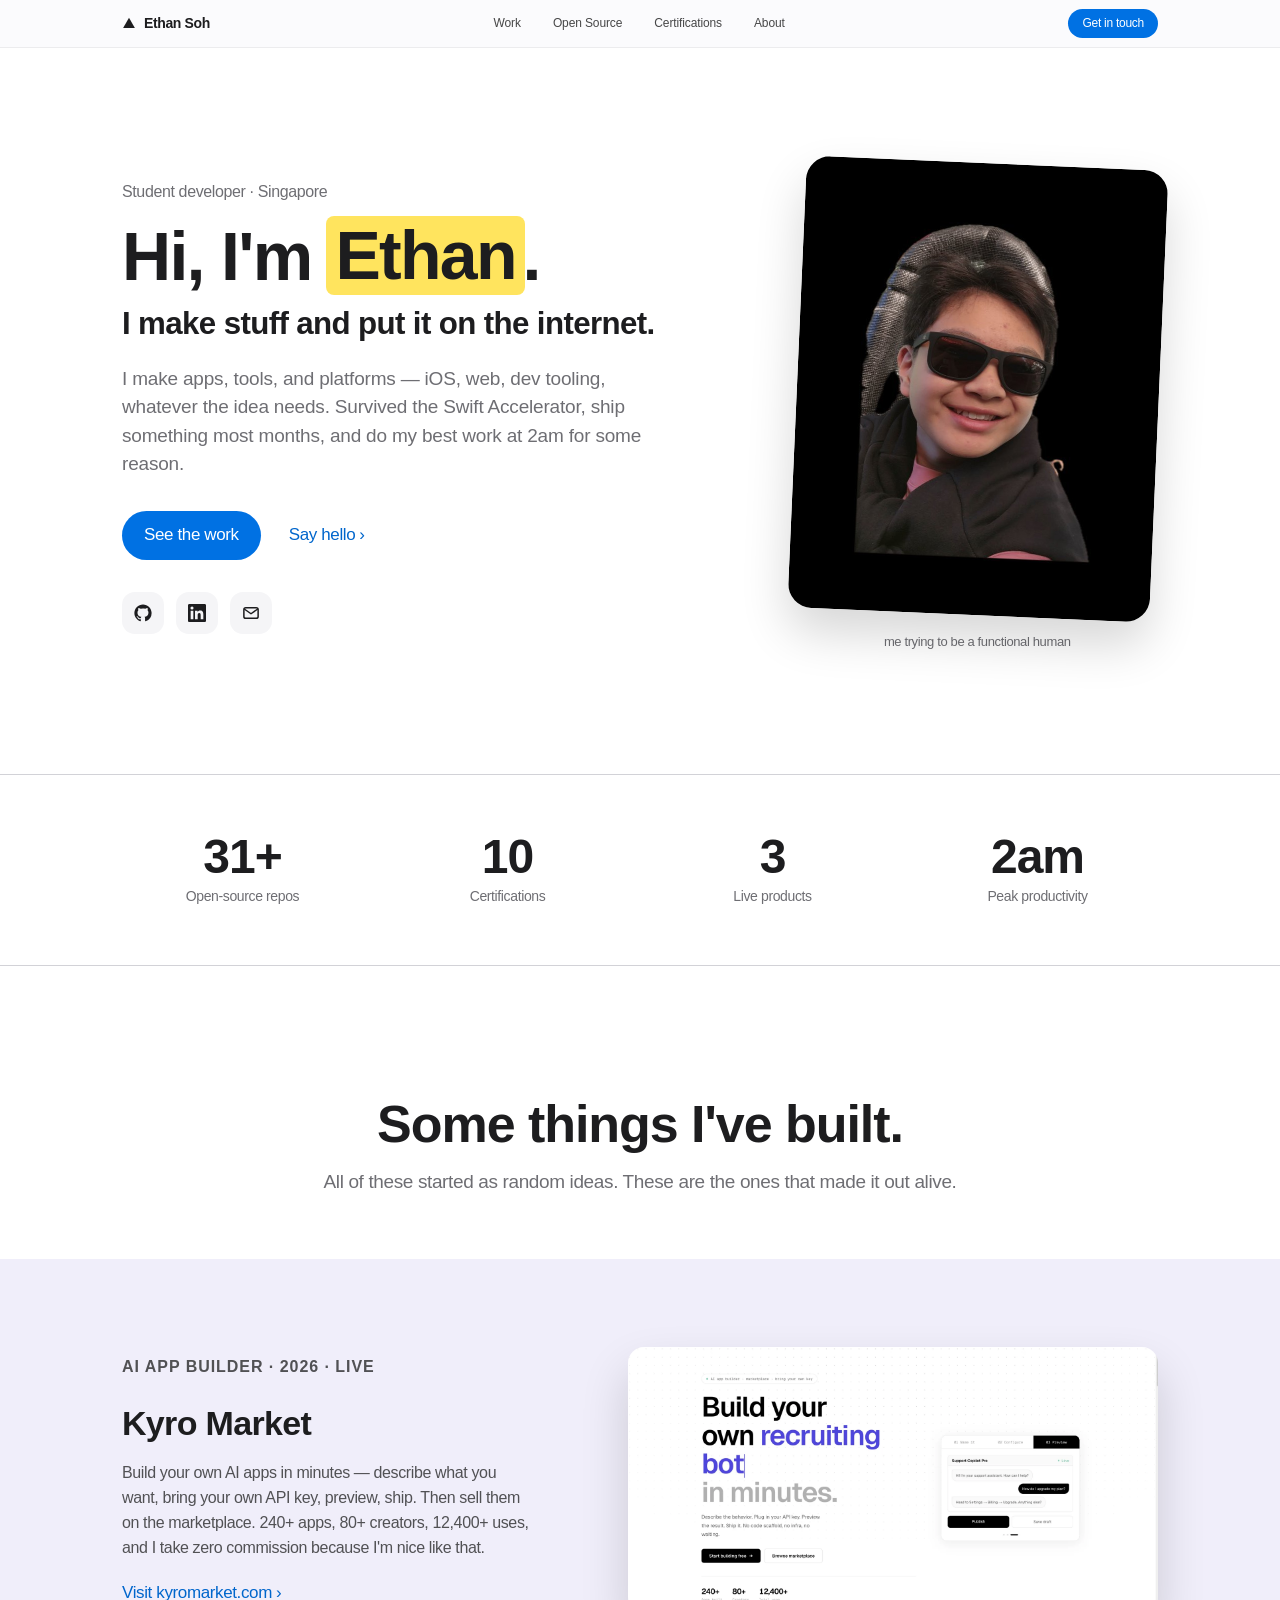
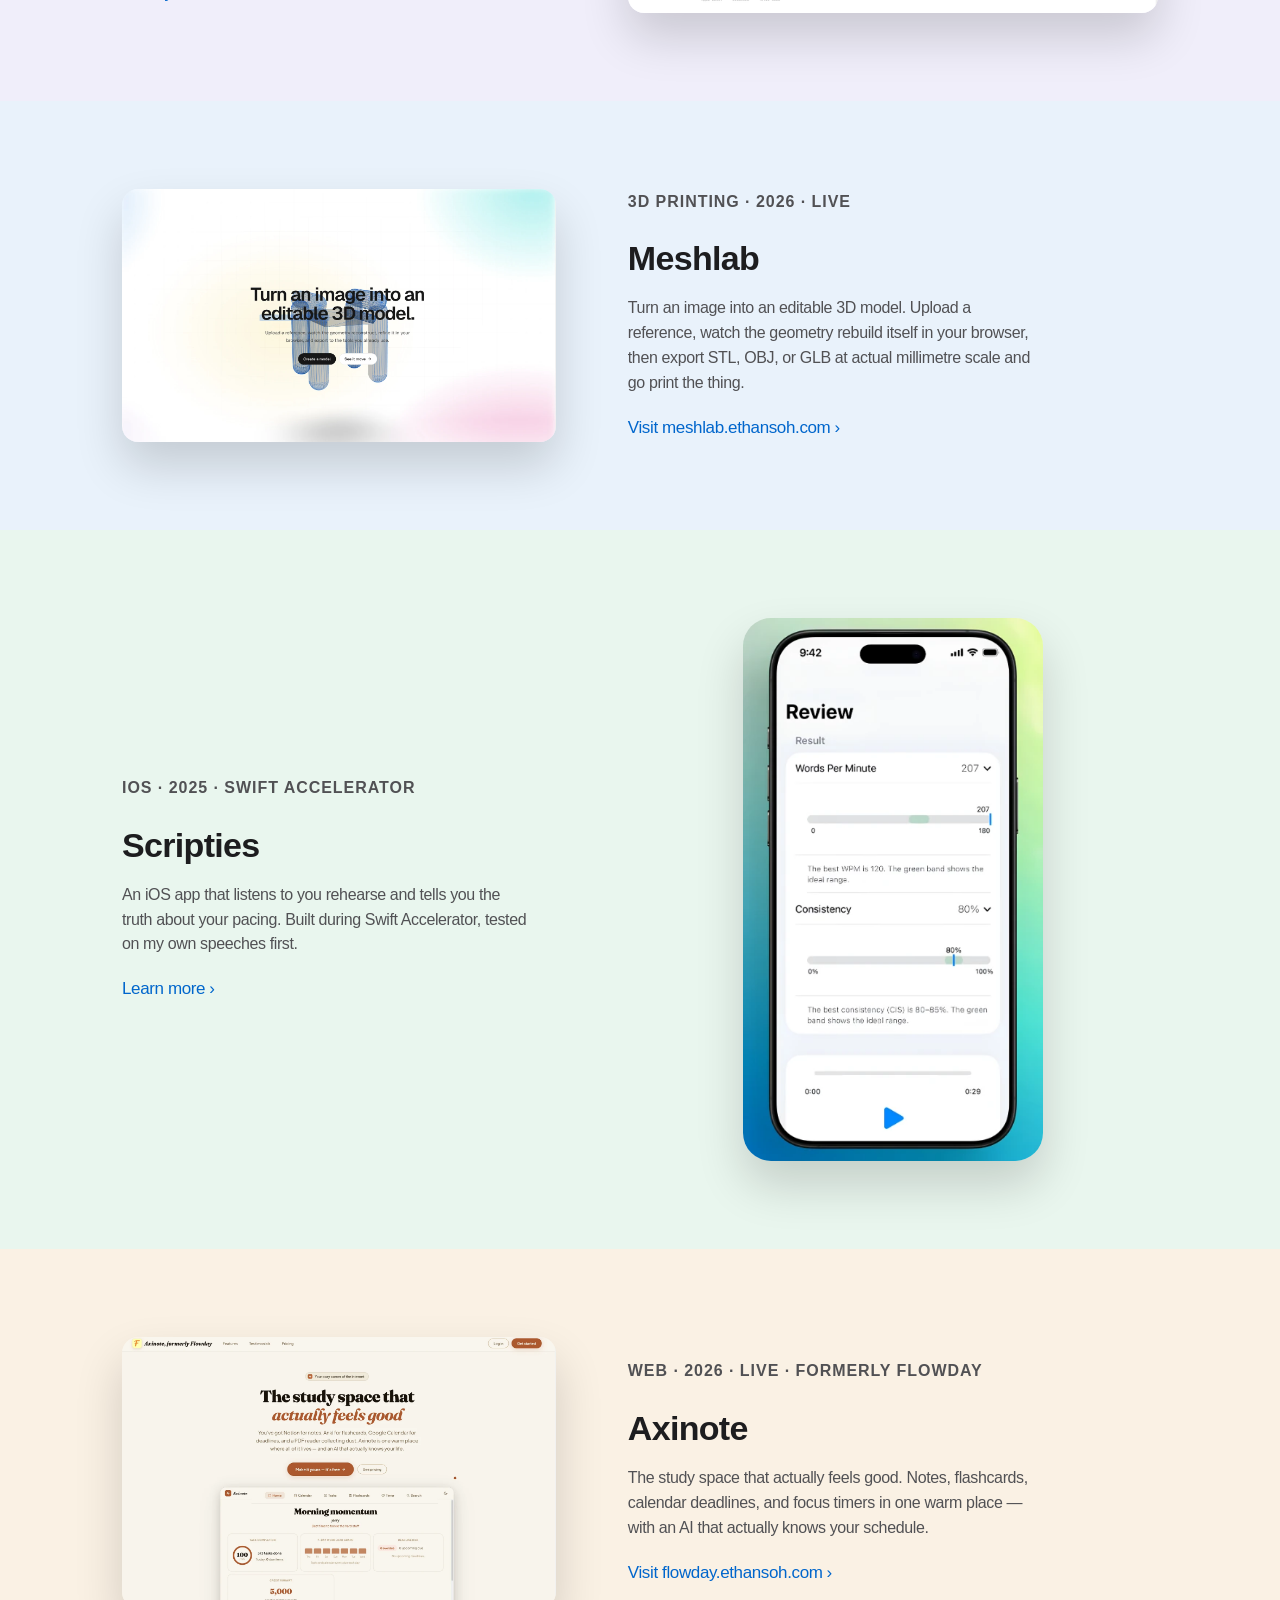
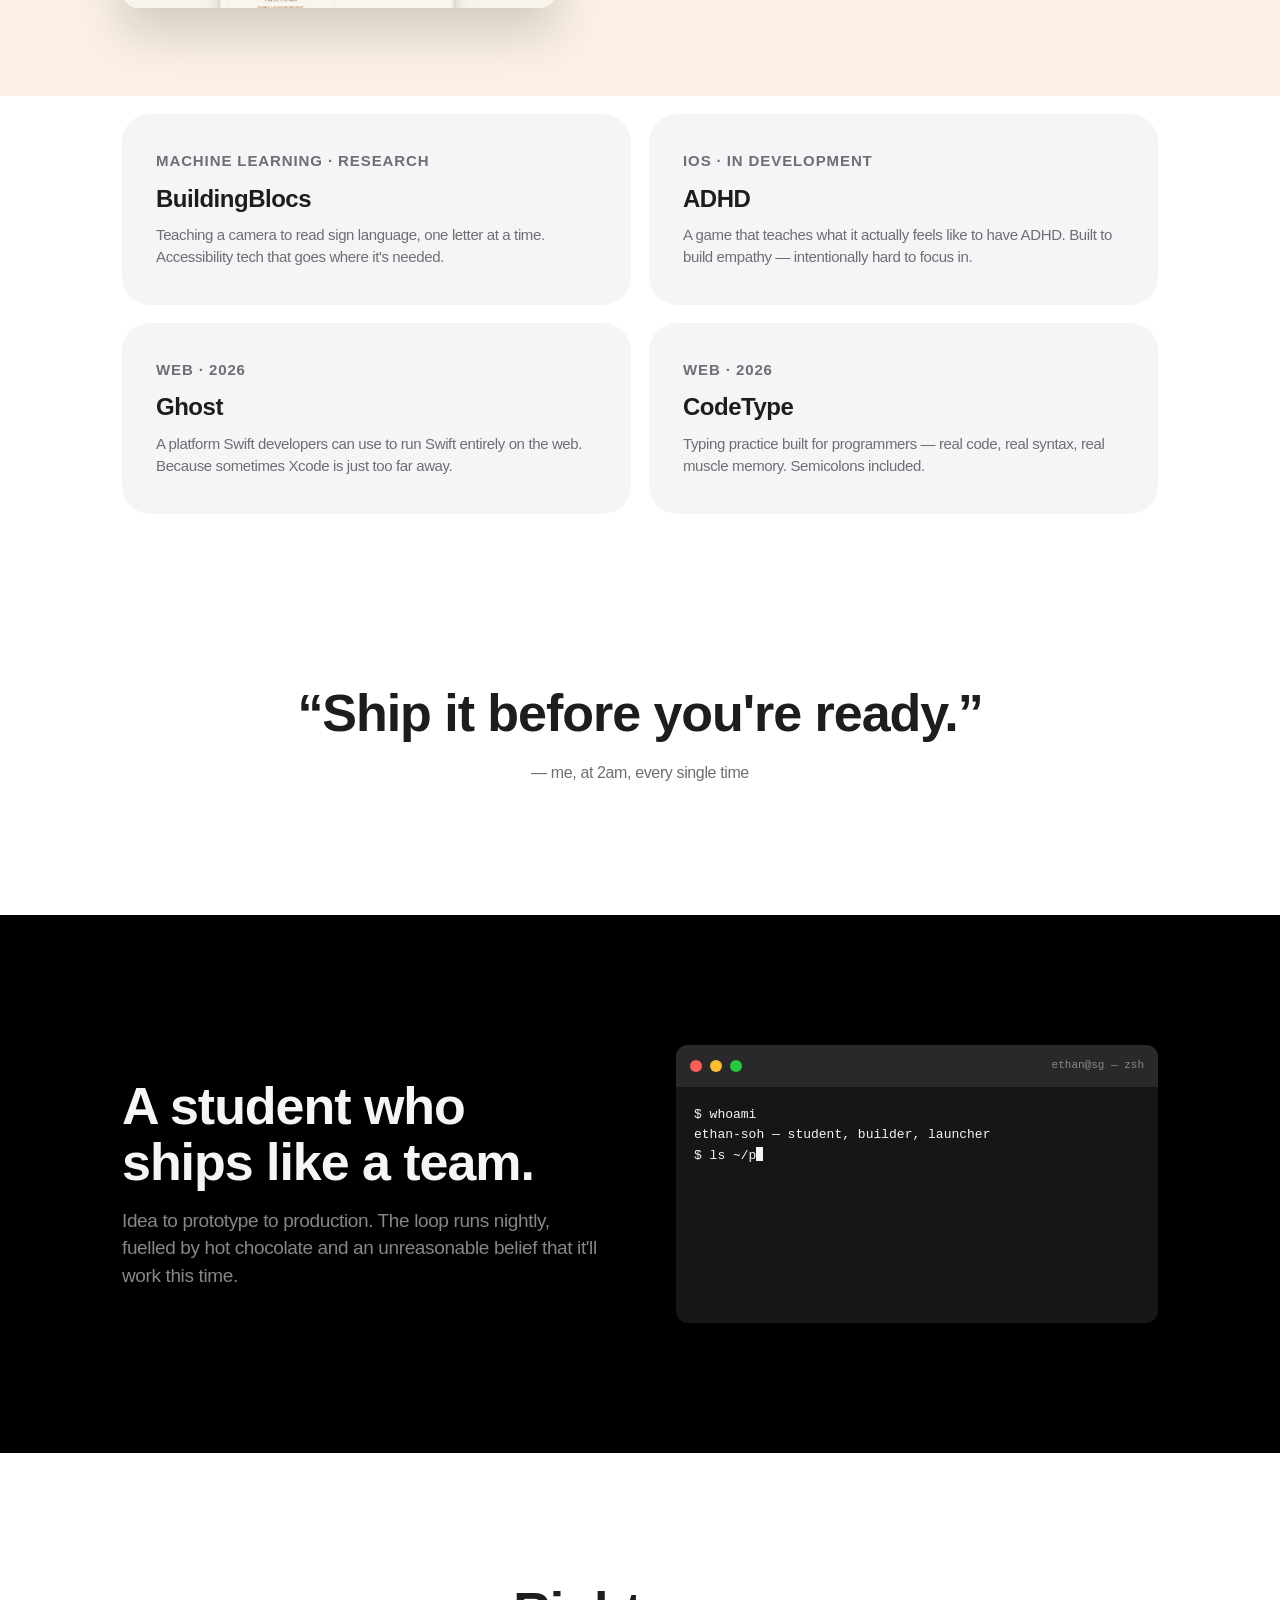
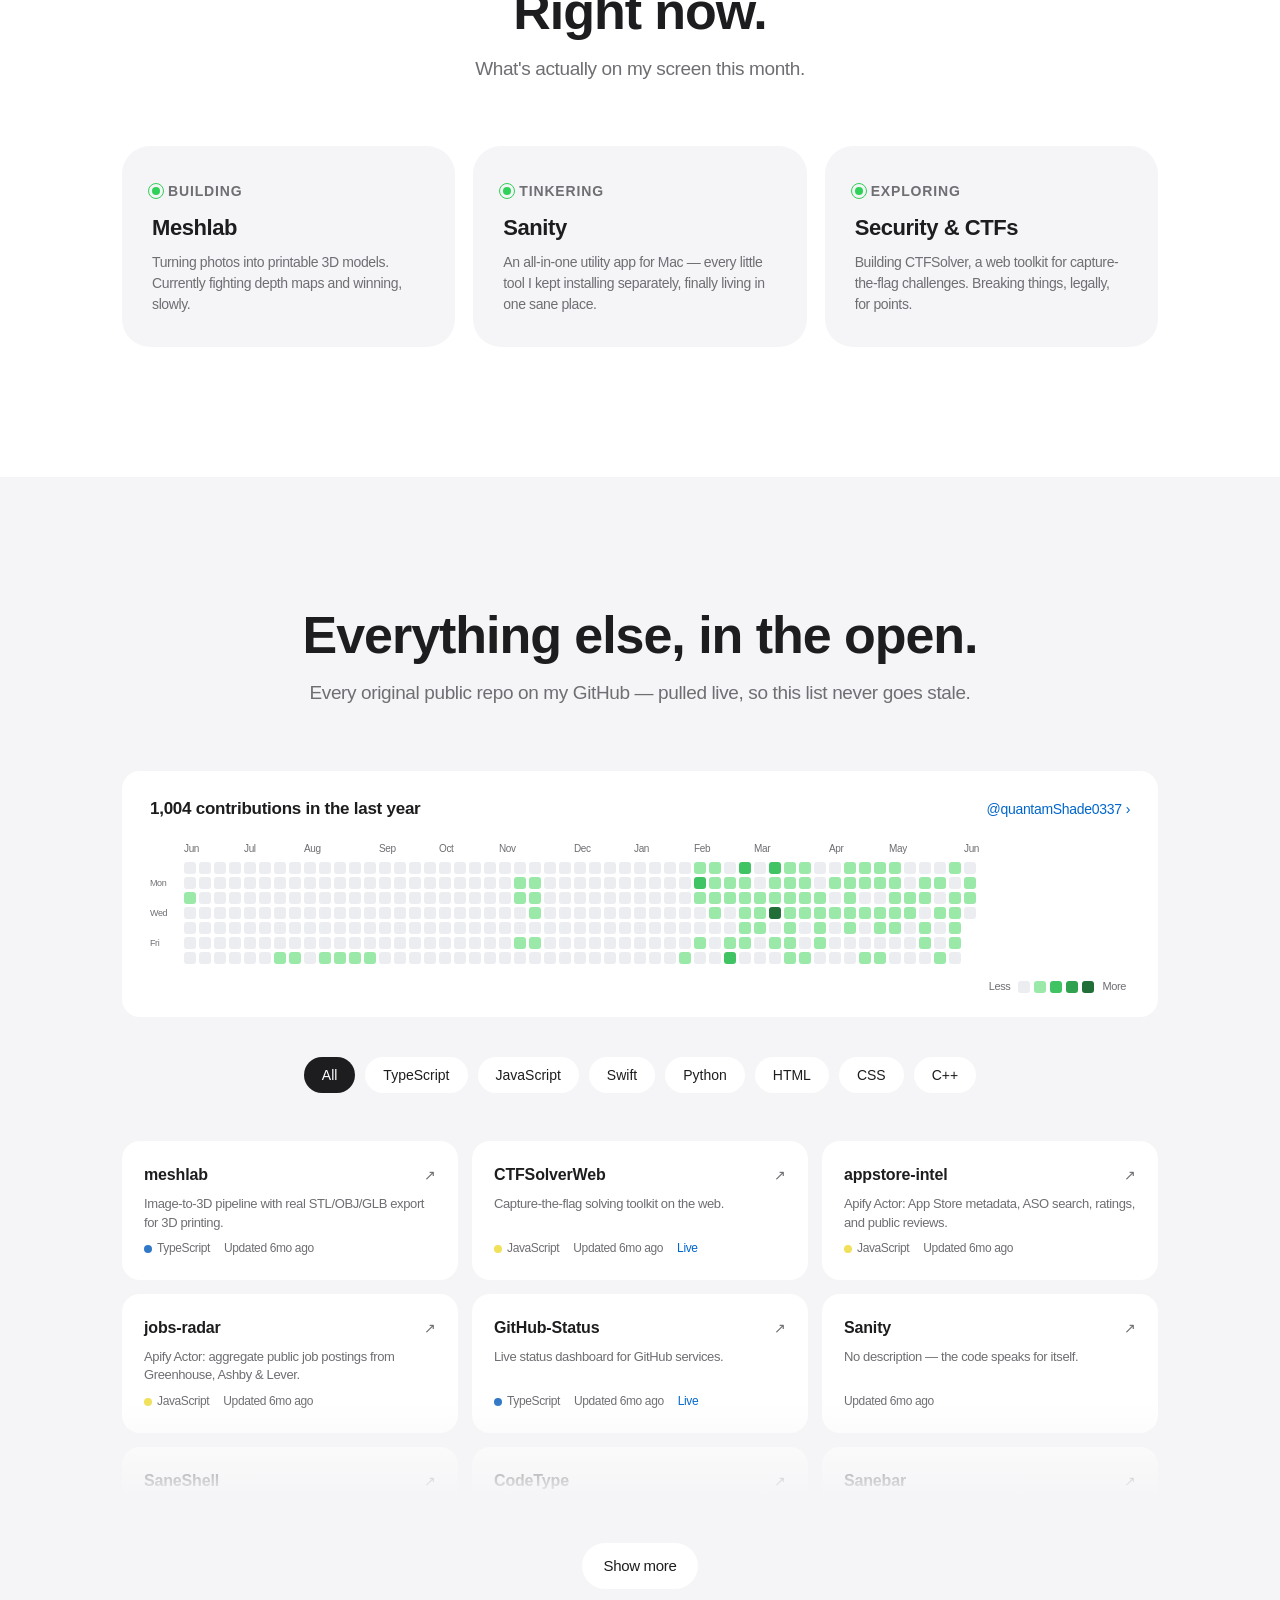
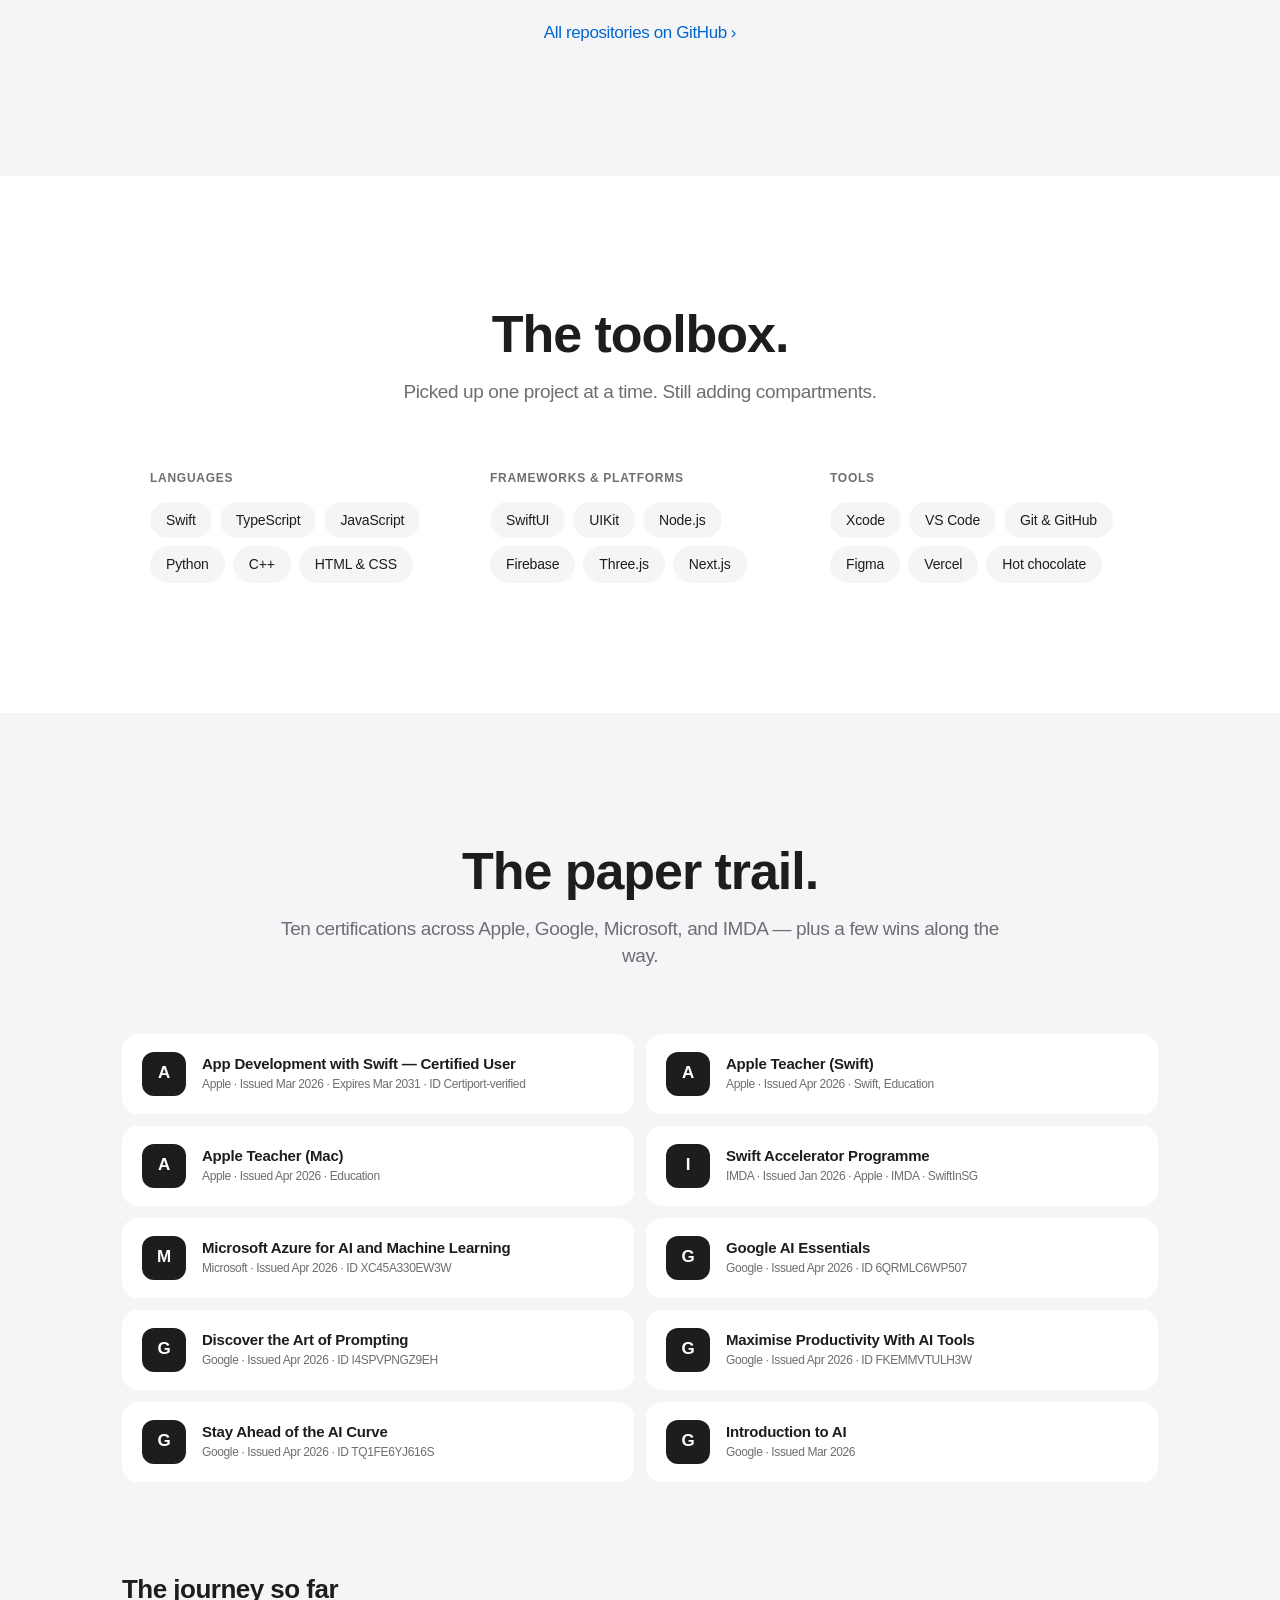
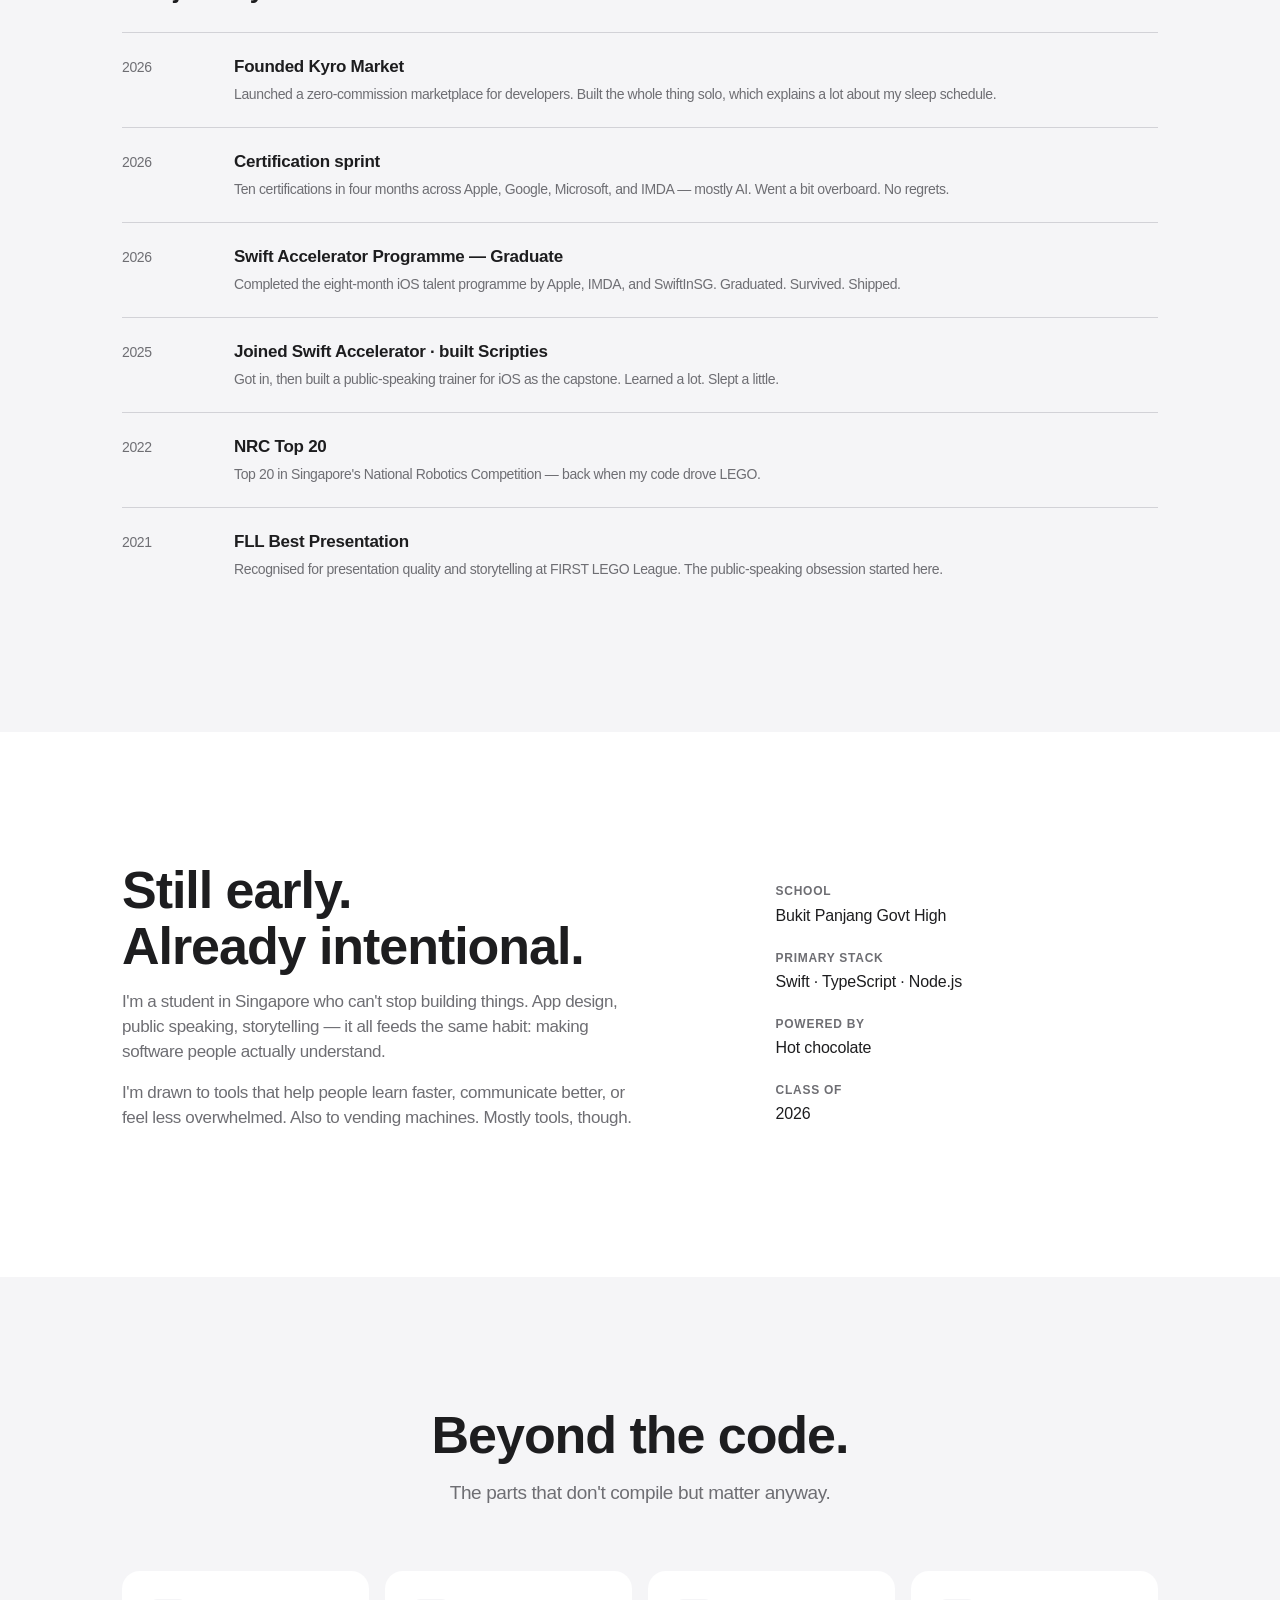
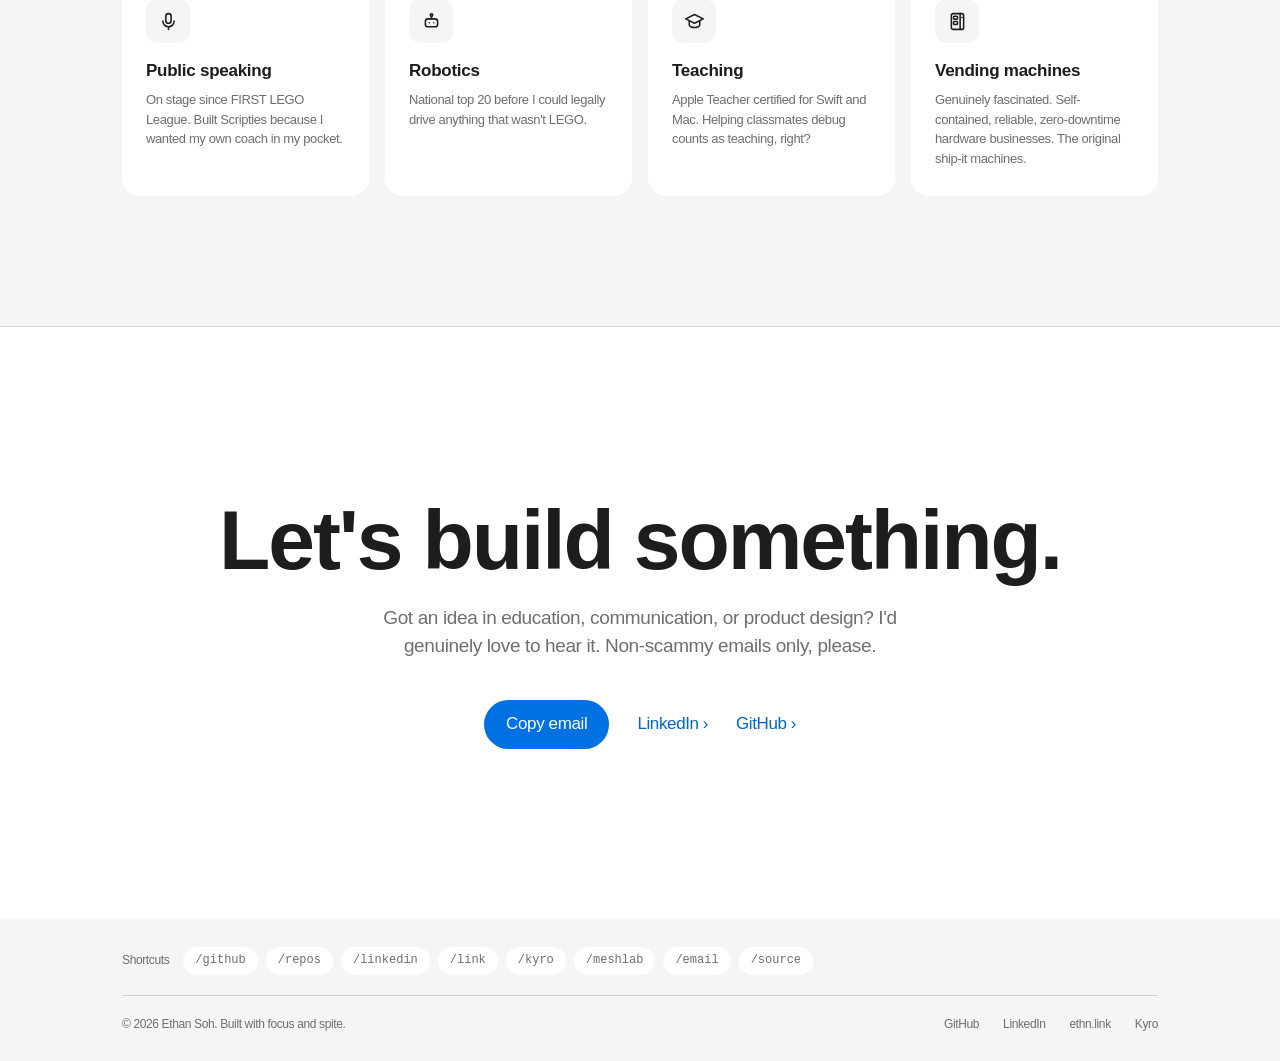
==== commit be308f85: "Right now: swap Kyro card for Sanity (all-in-one Mac utility) Co-Authored-By: Claude Fable 5 <norepl" ====
--- a/index.html
+++ b/index.html
@@ -211,9 +211,9 @@
             <p>Turning photos into printable 3D models. Currently fighting depth maps and winning, slowly.</p>
           </article>
           <article class="now-card reveal" style="--d:.08s">
-            <p class="now-status"><span class="pulse"></span>Running</p>
-            <h3>Kyro Market</h3>
-            <p>Keeping the marketplace alive — new creators, new apps, and support emails answered at hours my parents wouldn't approve of.</p>
+            <p class="now-status"><span class="pulse"></span>Tinkering</p>
+            <h3>Sanity</h3>
+            <p>An all-in-one utility app for Mac — every little tool I kept installing separately, finally living in one sane place.</p>
           </article>
           <article class="now-card reveal" style="--d:.16s">
             <p class="now-status"><span class="pulse"></span>Exploring</p>
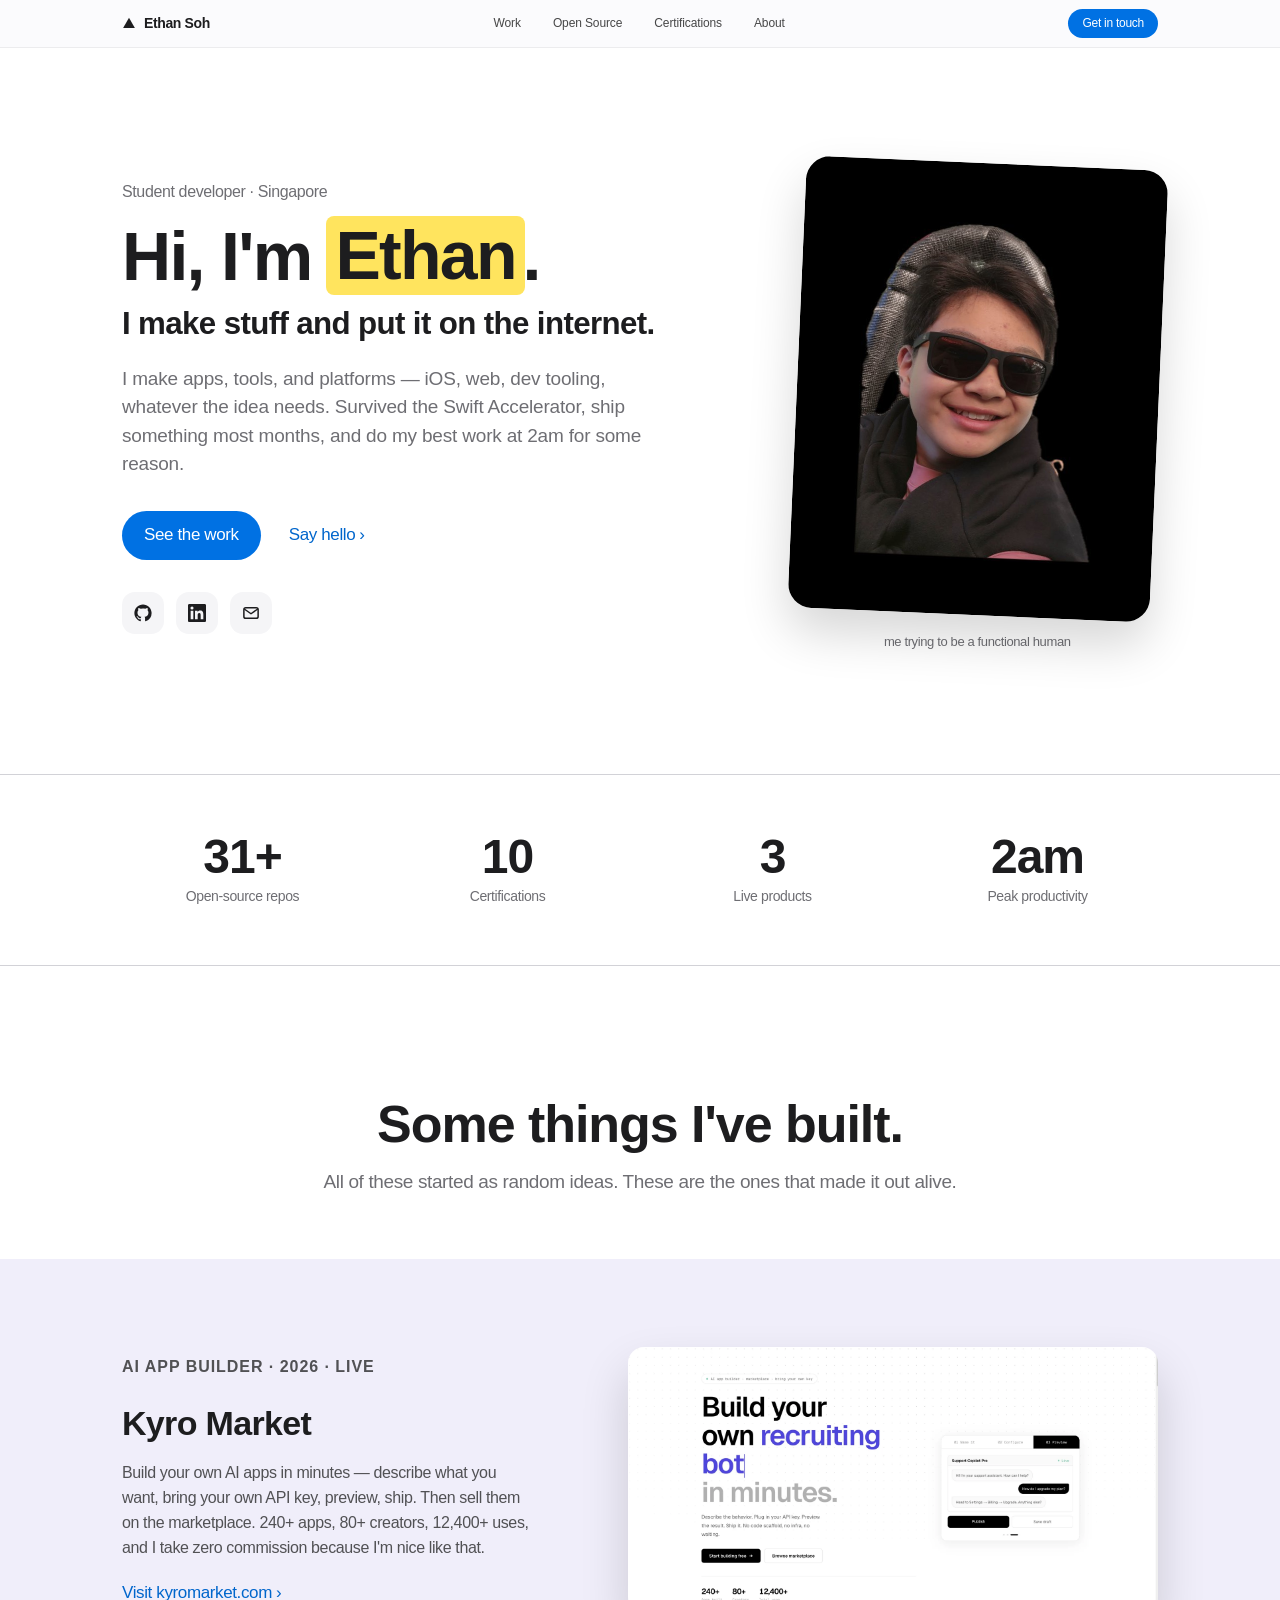
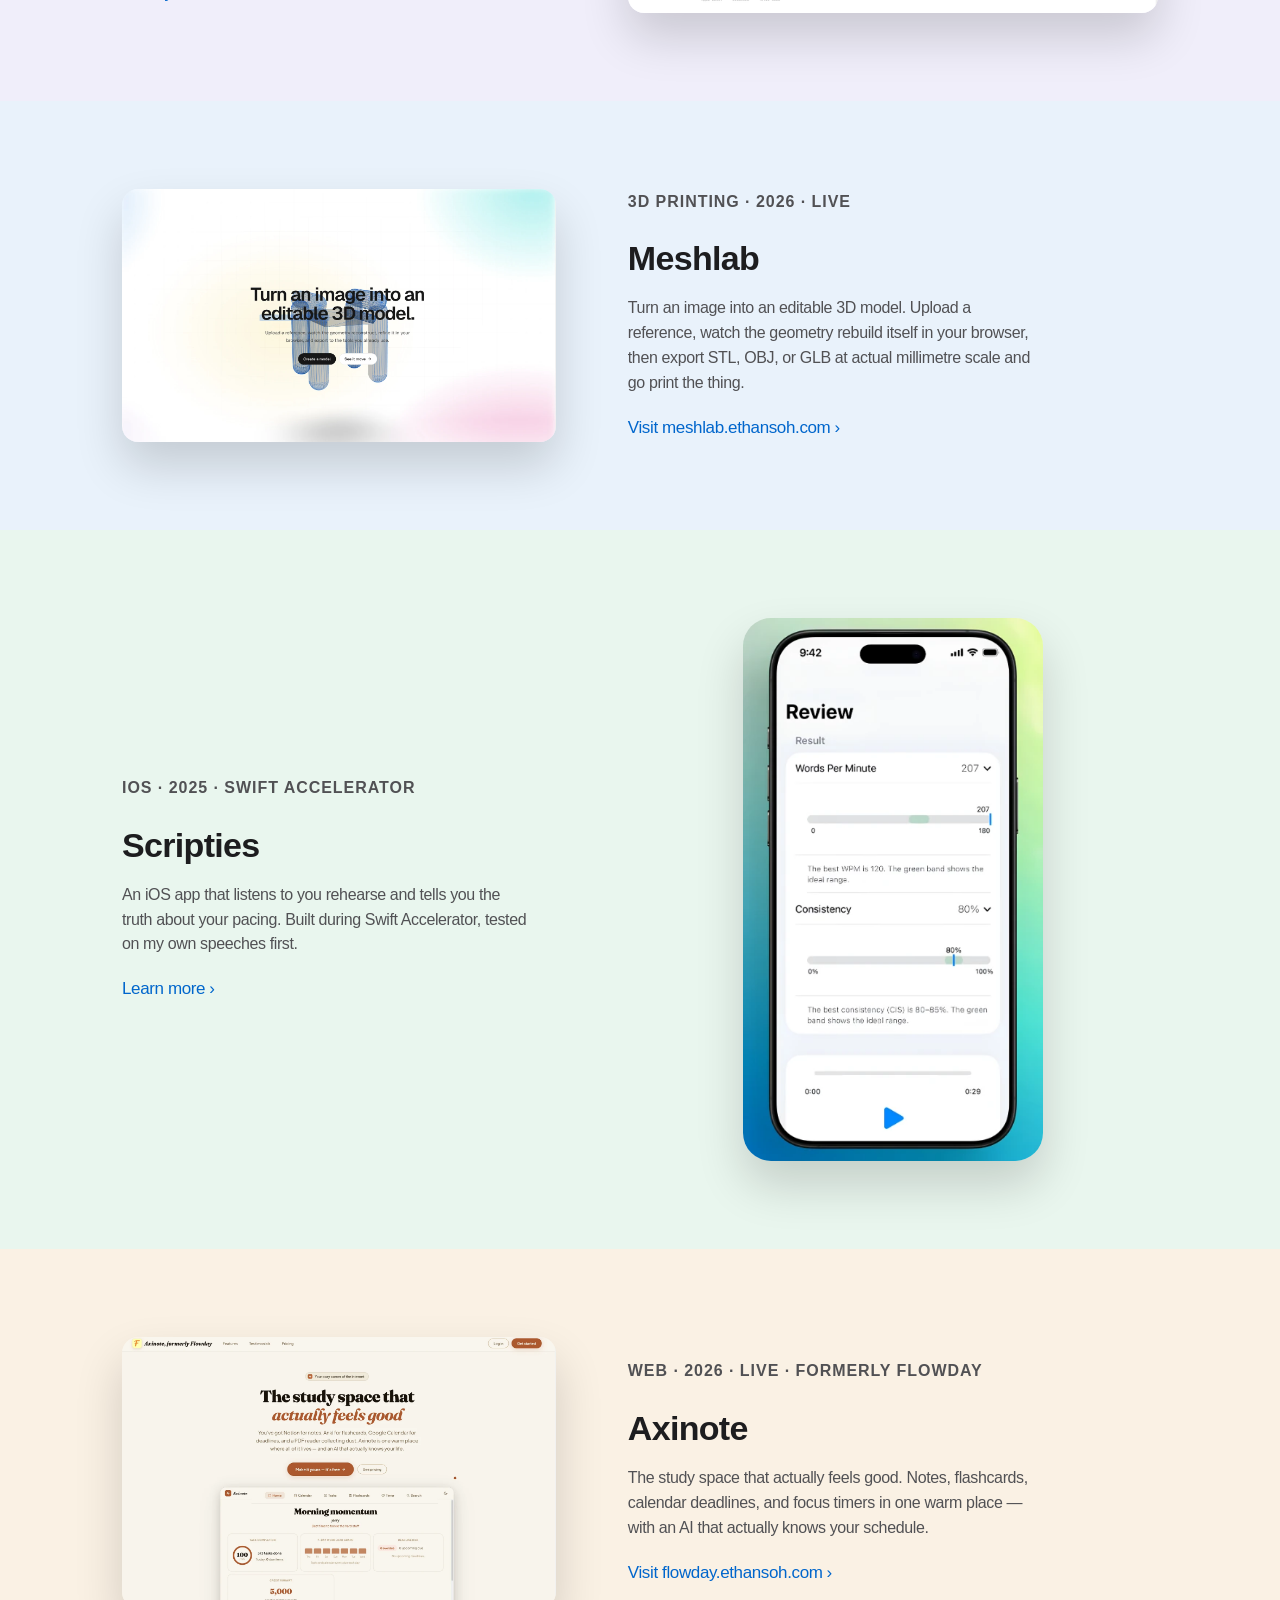
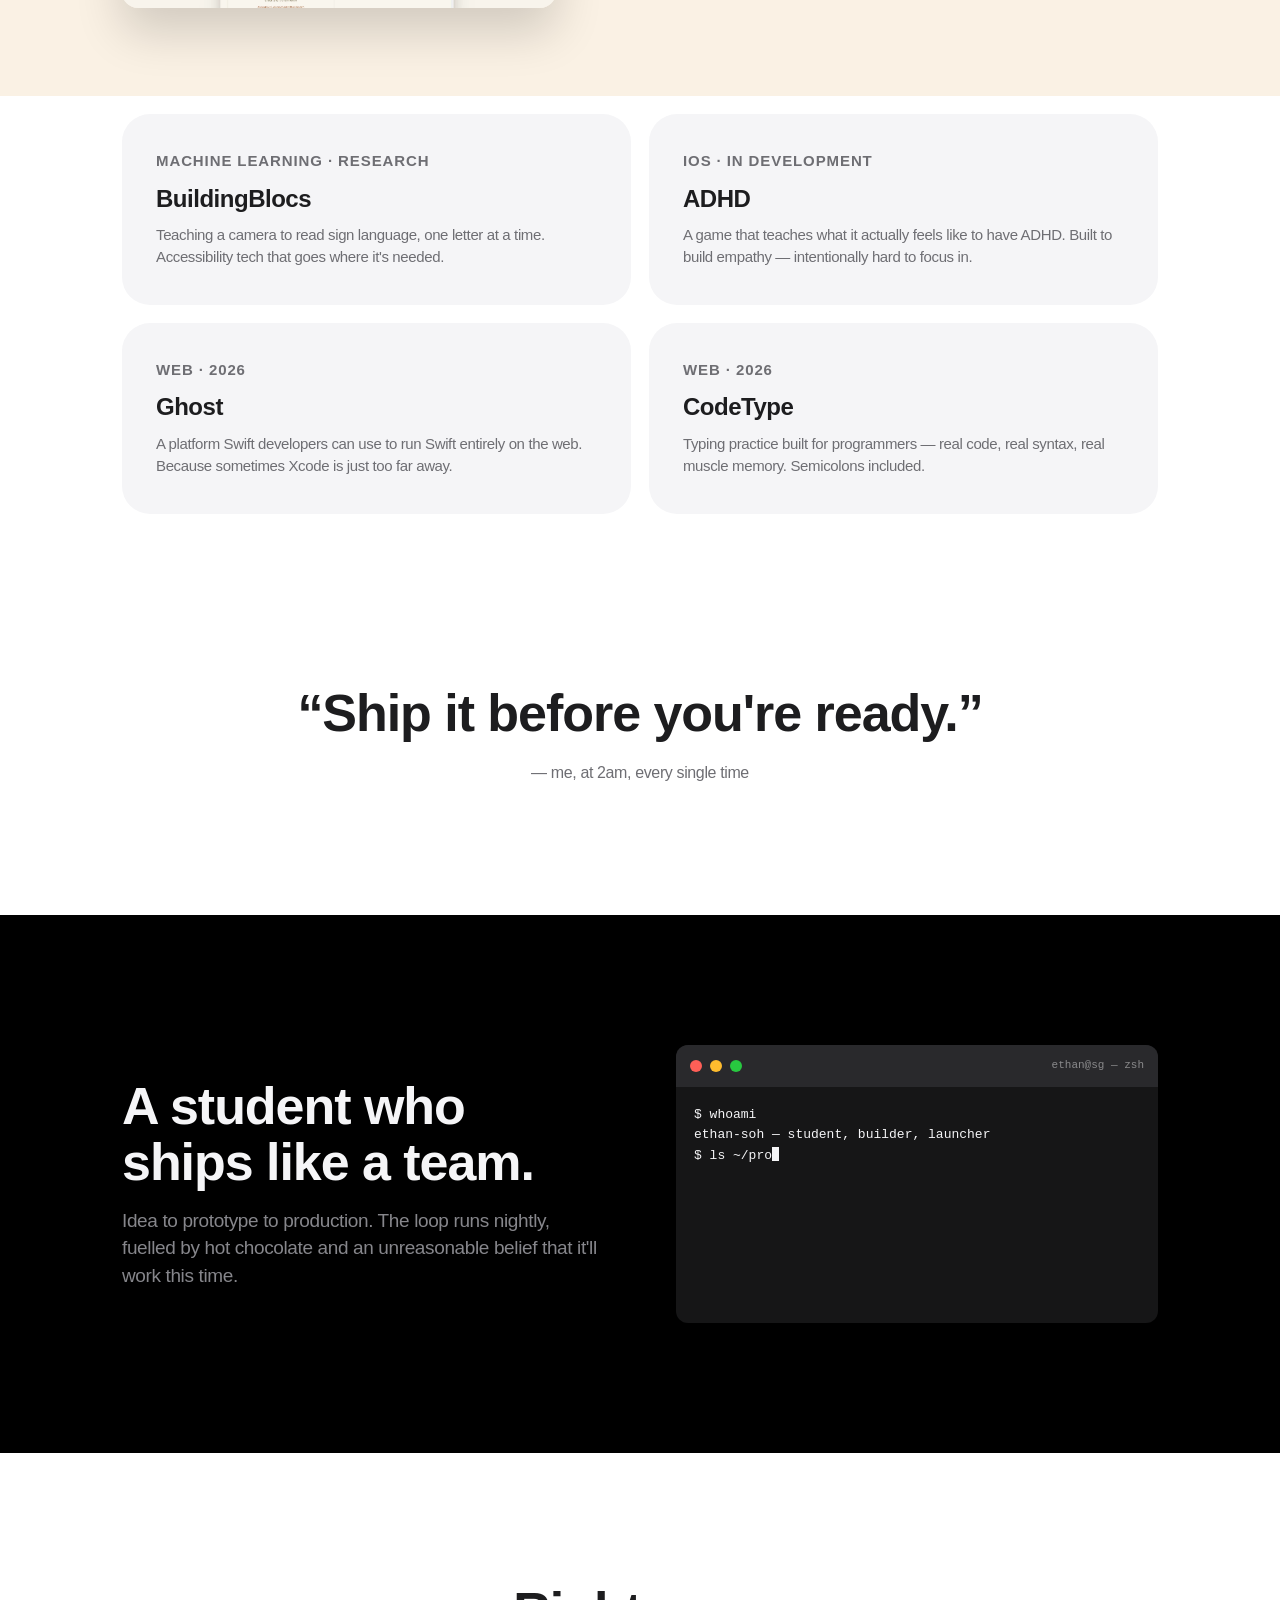
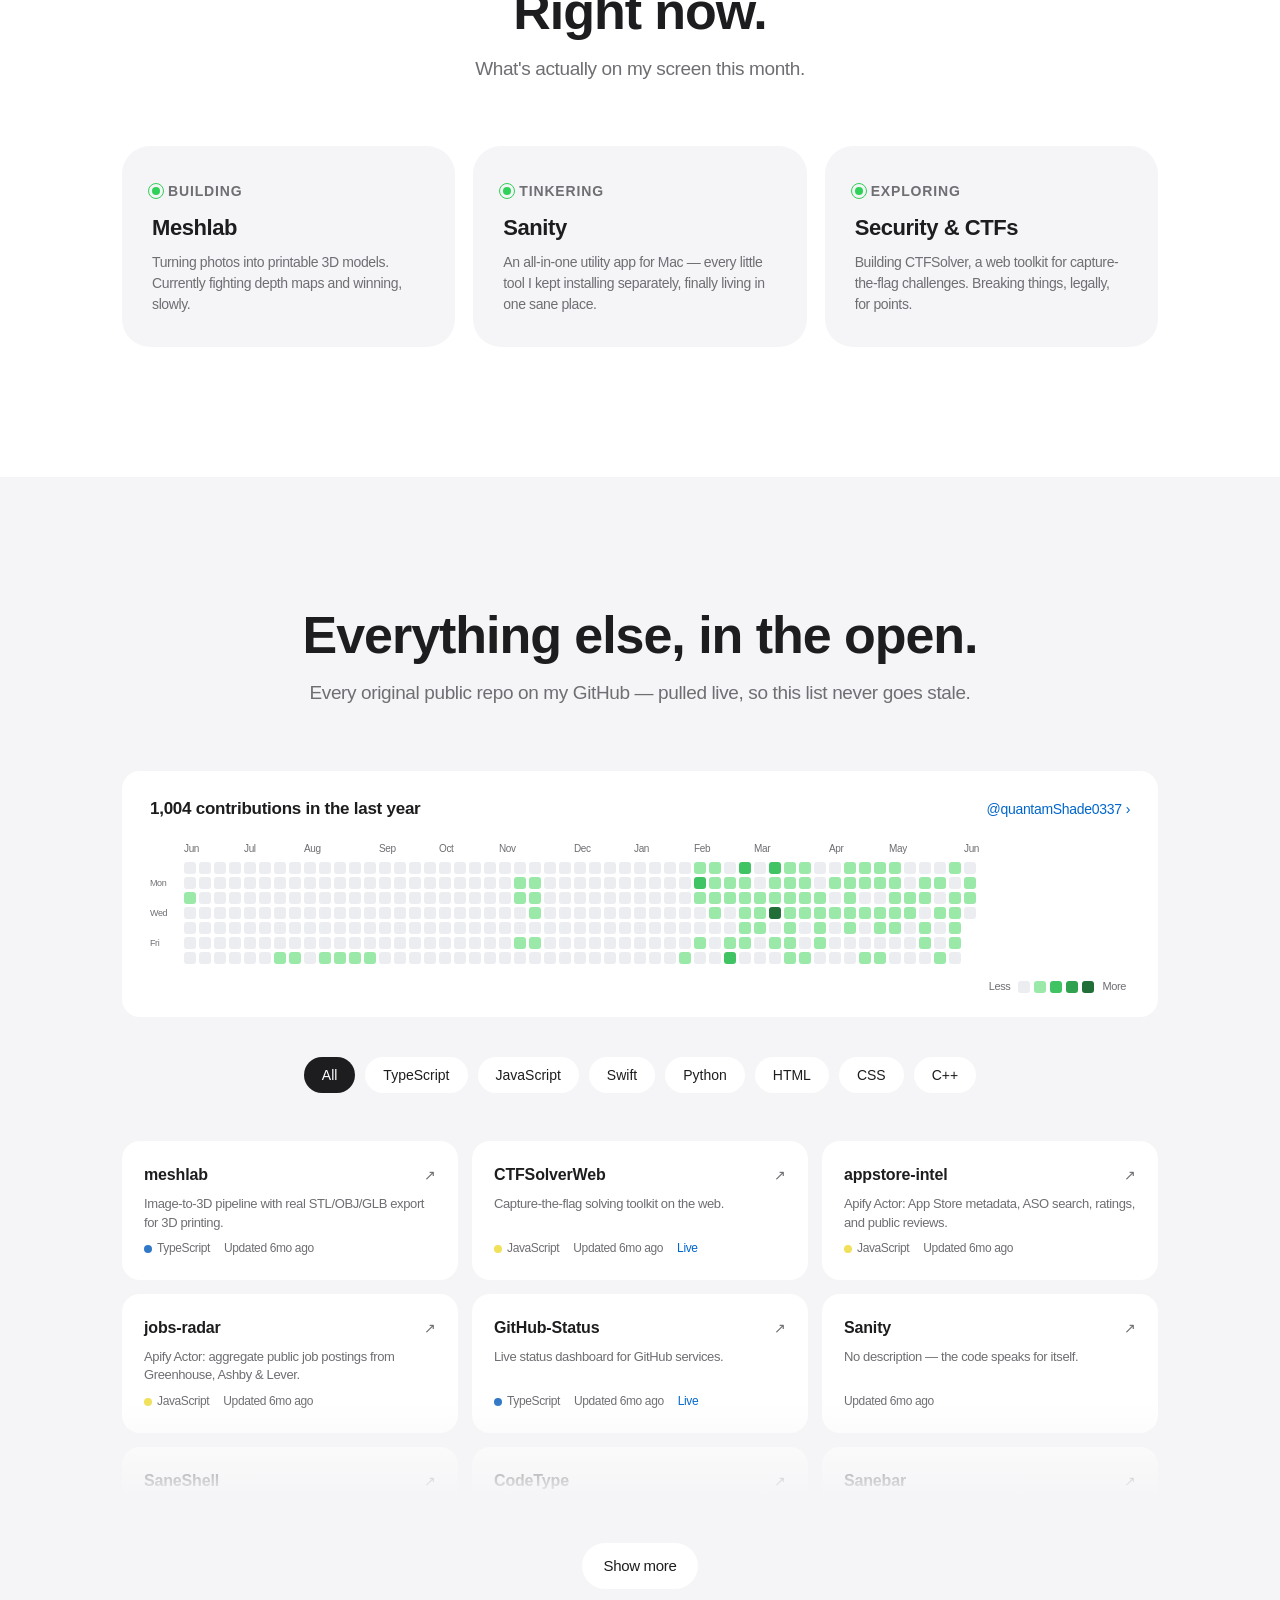
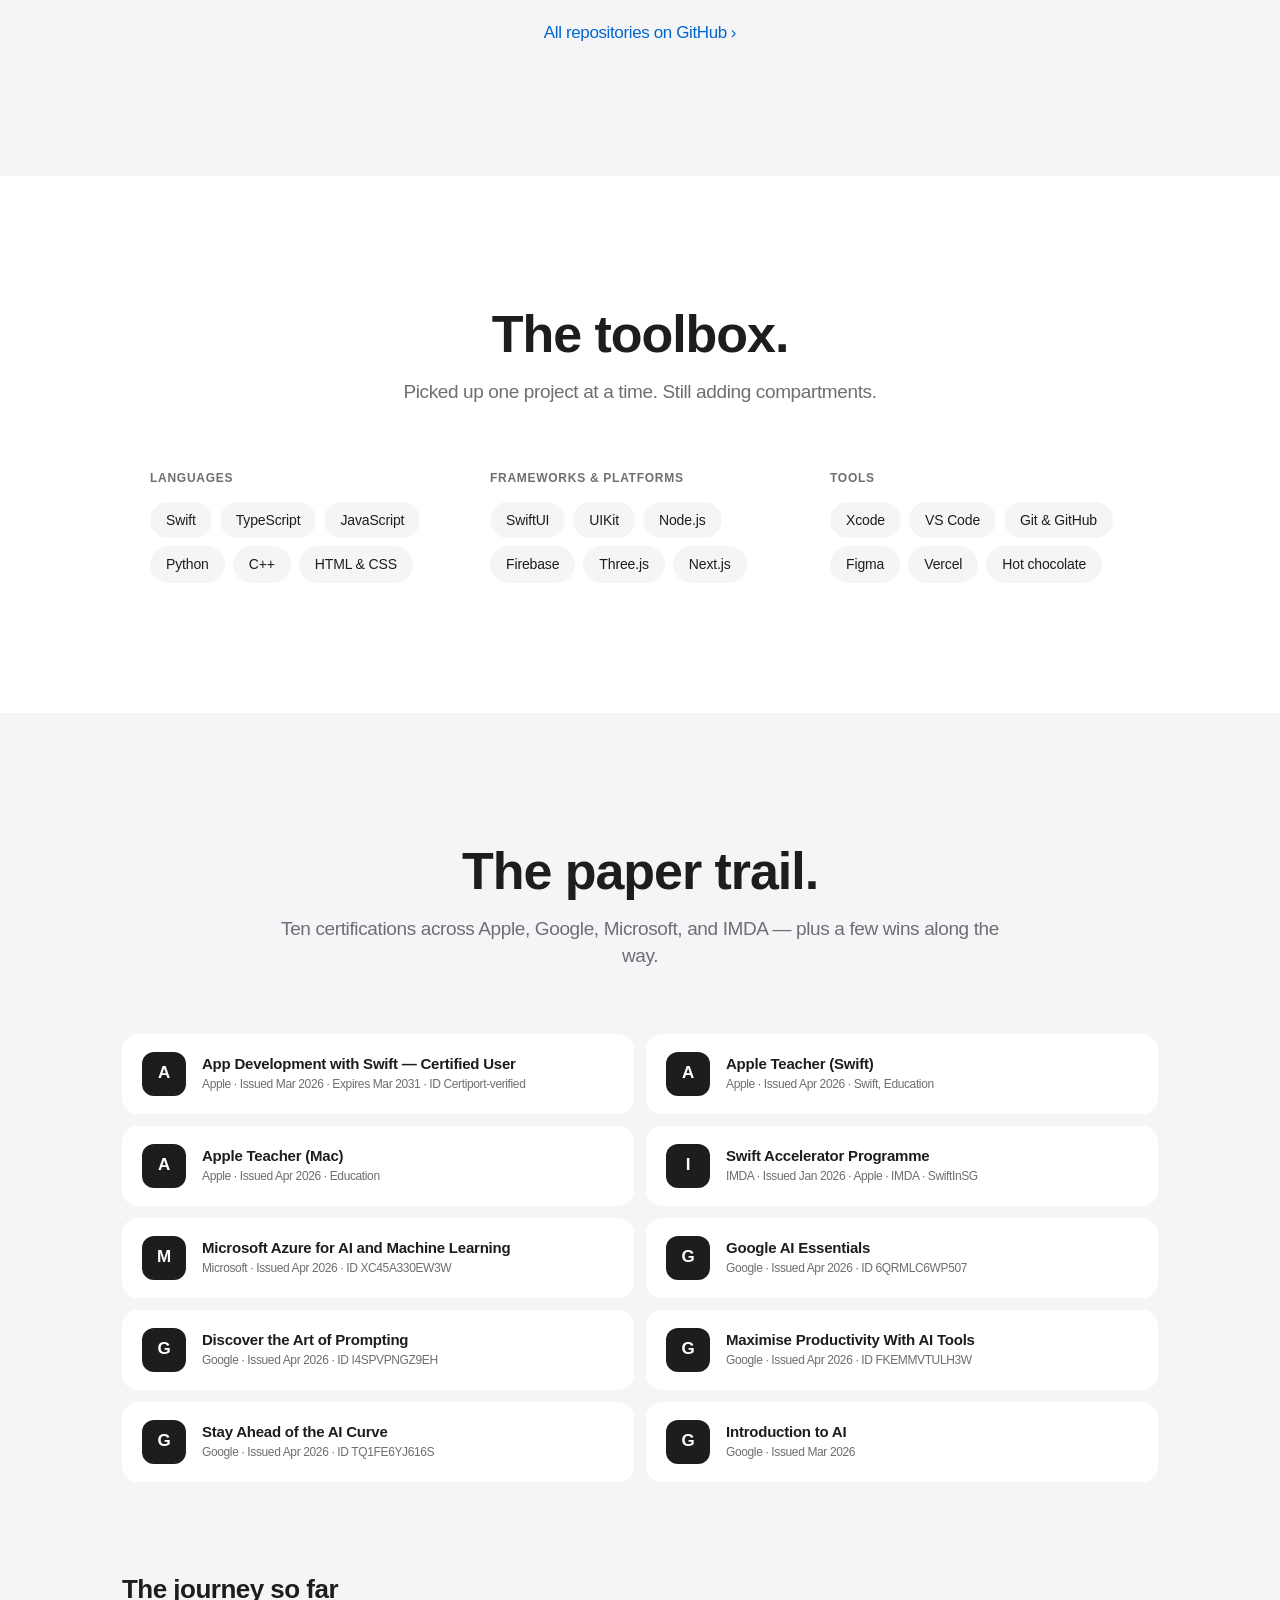
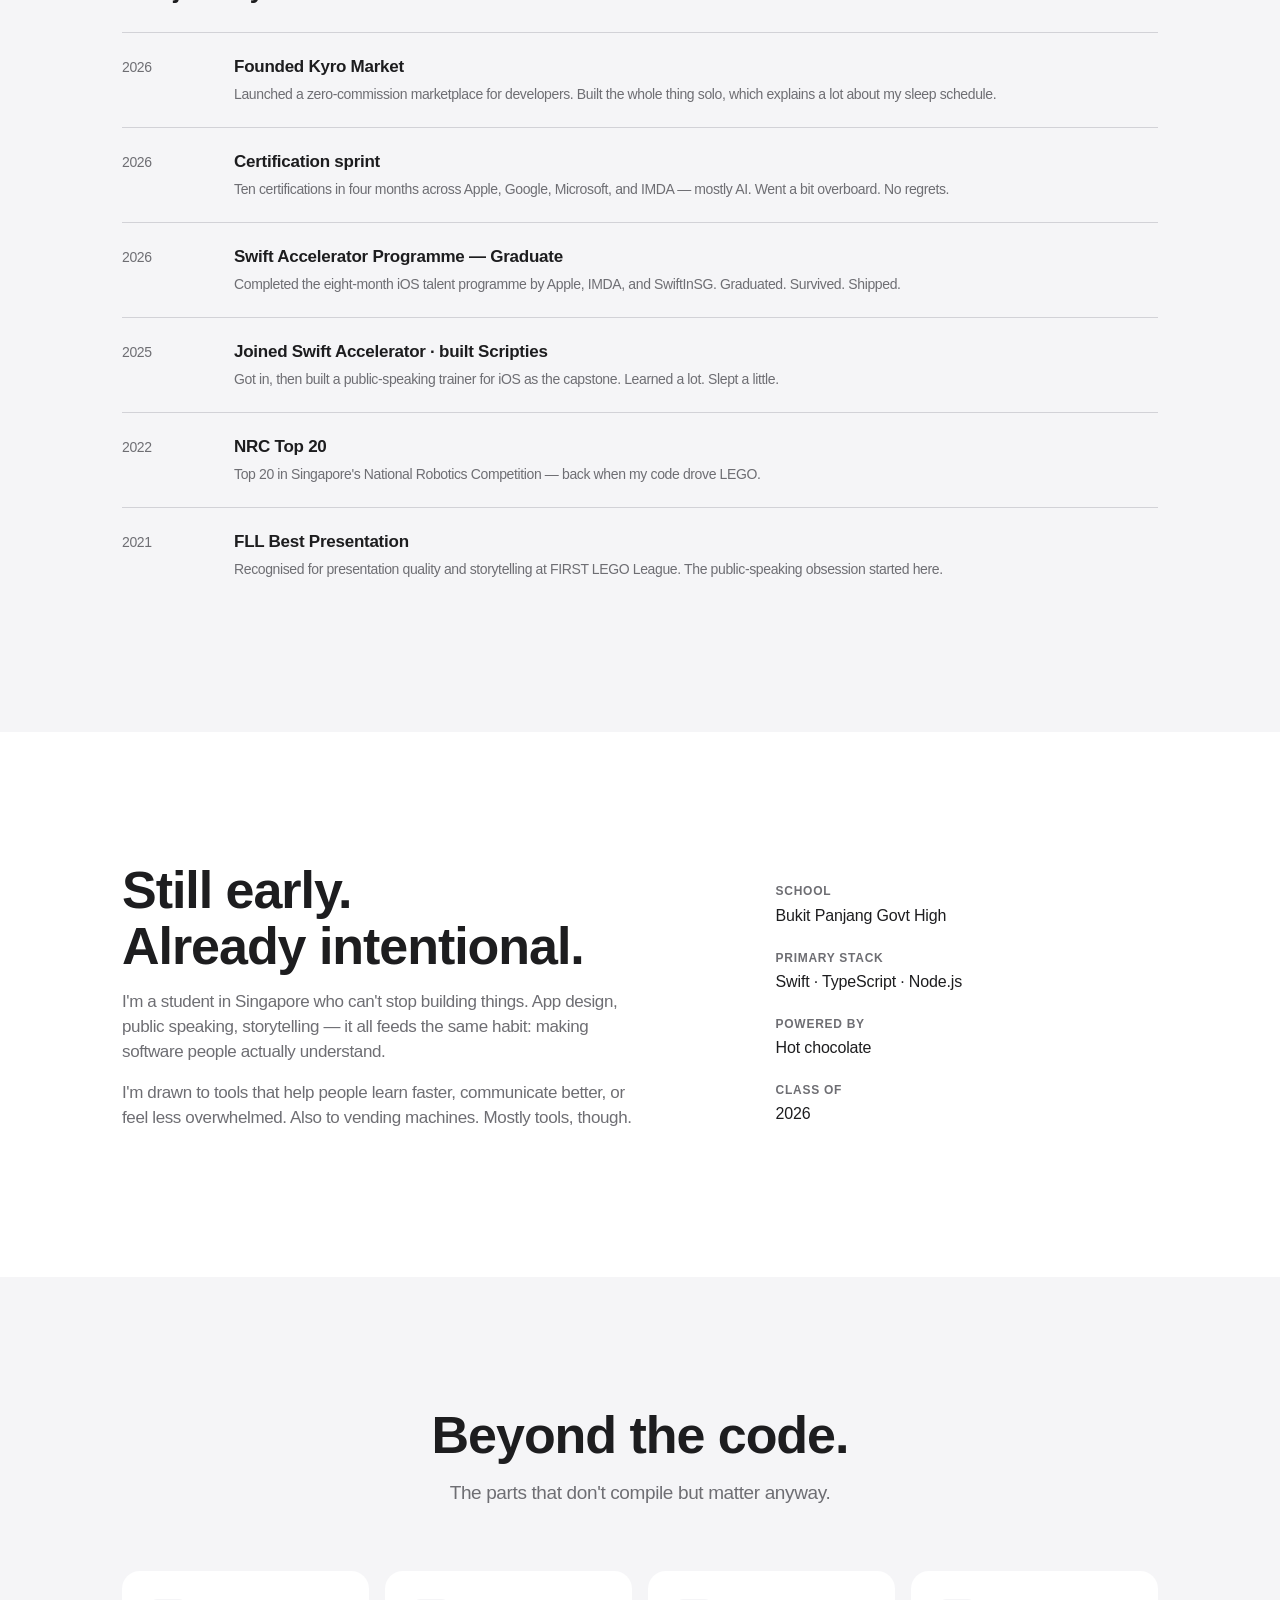
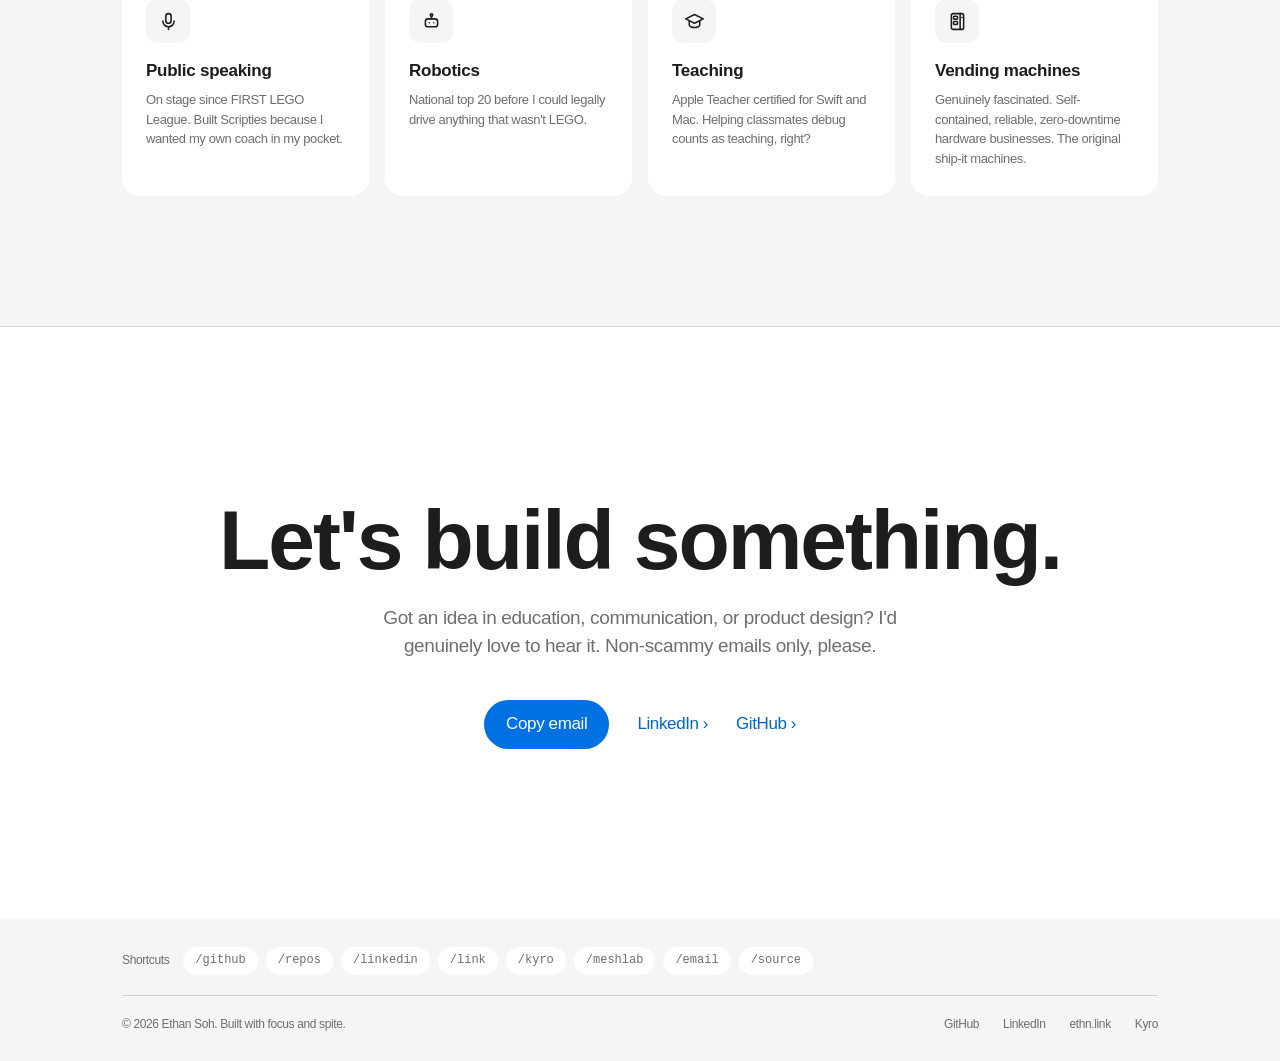
==== commit 53889968: "Mobile polish: reserve image space to prevent layout shift Co-Authored-By: Claude Fable 5 <noreply@a" ====
--- a/index.html
+++ b/index.html
@@ -96,7 +96,7 @@
             <a class="link-chevron" href="https://kyromarket.com" target="_blank" rel="noopener">Visit kyromarket.com <span>›</span></a>
           </div>
           <div class="project-visual reveal" style="--d:.12s">
-            <img class="shot" src="shot-kyro.webp" alt="Kyro Market — build your own AI apps in minutes" loading="lazy" />
+            <img class="shot" src="shot-kyro.webp" width="1600" height="800" alt="Kyro Market — build your own AI apps in minutes" loading="lazy" />
           </div>
         </div>
       </div>
@@ -111,7 +111,7 @@
             <a class="link-chevron" href="https://meshlab.ethansoh.com" target="_blank" rel="noopener">Visit meshlab.ethansoh.com <span>›</span></a>
           </div>
           <div class="project-visual reveal" style="--d:.12s">
-            <img class="shot" src="shot-meshlab.webp" alt="Meshlab — turn an image into an editable 3D model" loading="lazy" />
+            <img class="shot" src="shot-meshlab.webp" width="1600" height="933" alt="Meshlab — turn an image into an editable 3D model" loading="lazy" />
           </div>
         </div>
       </div>
@@ -126,7 +126,7 @@
             <a class="link-chevron" href="scripties.html">Learn more <span>›</span></a>
           </div>
           <div class="project-visual reveal" style="--d:.12s">
-            <img class="shot shot-phone" src="shot-scripties.webp?v=2" alt="Scripties — speech review with words-per-minute and consistency scores" loading="lazy" />
+            <img class="shot shot-phone" src="shot-scripties.webp?v=2" width="412" height="746" alt="Scripties — speech review with words-per-minute and consistency scores" loading="lazy" />
           </div>
         </div>
       </div>
@@ -141,7 +141,7 @@
             <a class="link-chevron" href="https://flowday.ethansoh.com" target="_blank" rel="noopener">Visit flowday.ethansoh.com <span>›</span></a>
           </div>
           <div class="project-visual reveal" style="--d:.12s">
-            <img class="shot" src="shot-axinote.webp" alt="Axinote — the study space that actually feels good" loading="lazy" />
+            <img class="shot" src="shot-axinote.webp" width="1600" height="1001" alt="Axinote — the study space that actually feels good" loading="lazy" />
           </div>
         </div>
       </div>
--- a/style.css
+++ b/style.css
@@ -208,7 +208,7 @@
 
 /* ─── product screenshots ─── */
 .shot {
-  display: block; width: 100%; max-width: 560px; margin: 0 auto;
+  display: block; width: 100%; height: auto; max-width: 560px; margin: 0 auto;
   border-radius: 16px;
   box-shadow: 0 24px 48px rgba(0, 0, 0, .16);
 }
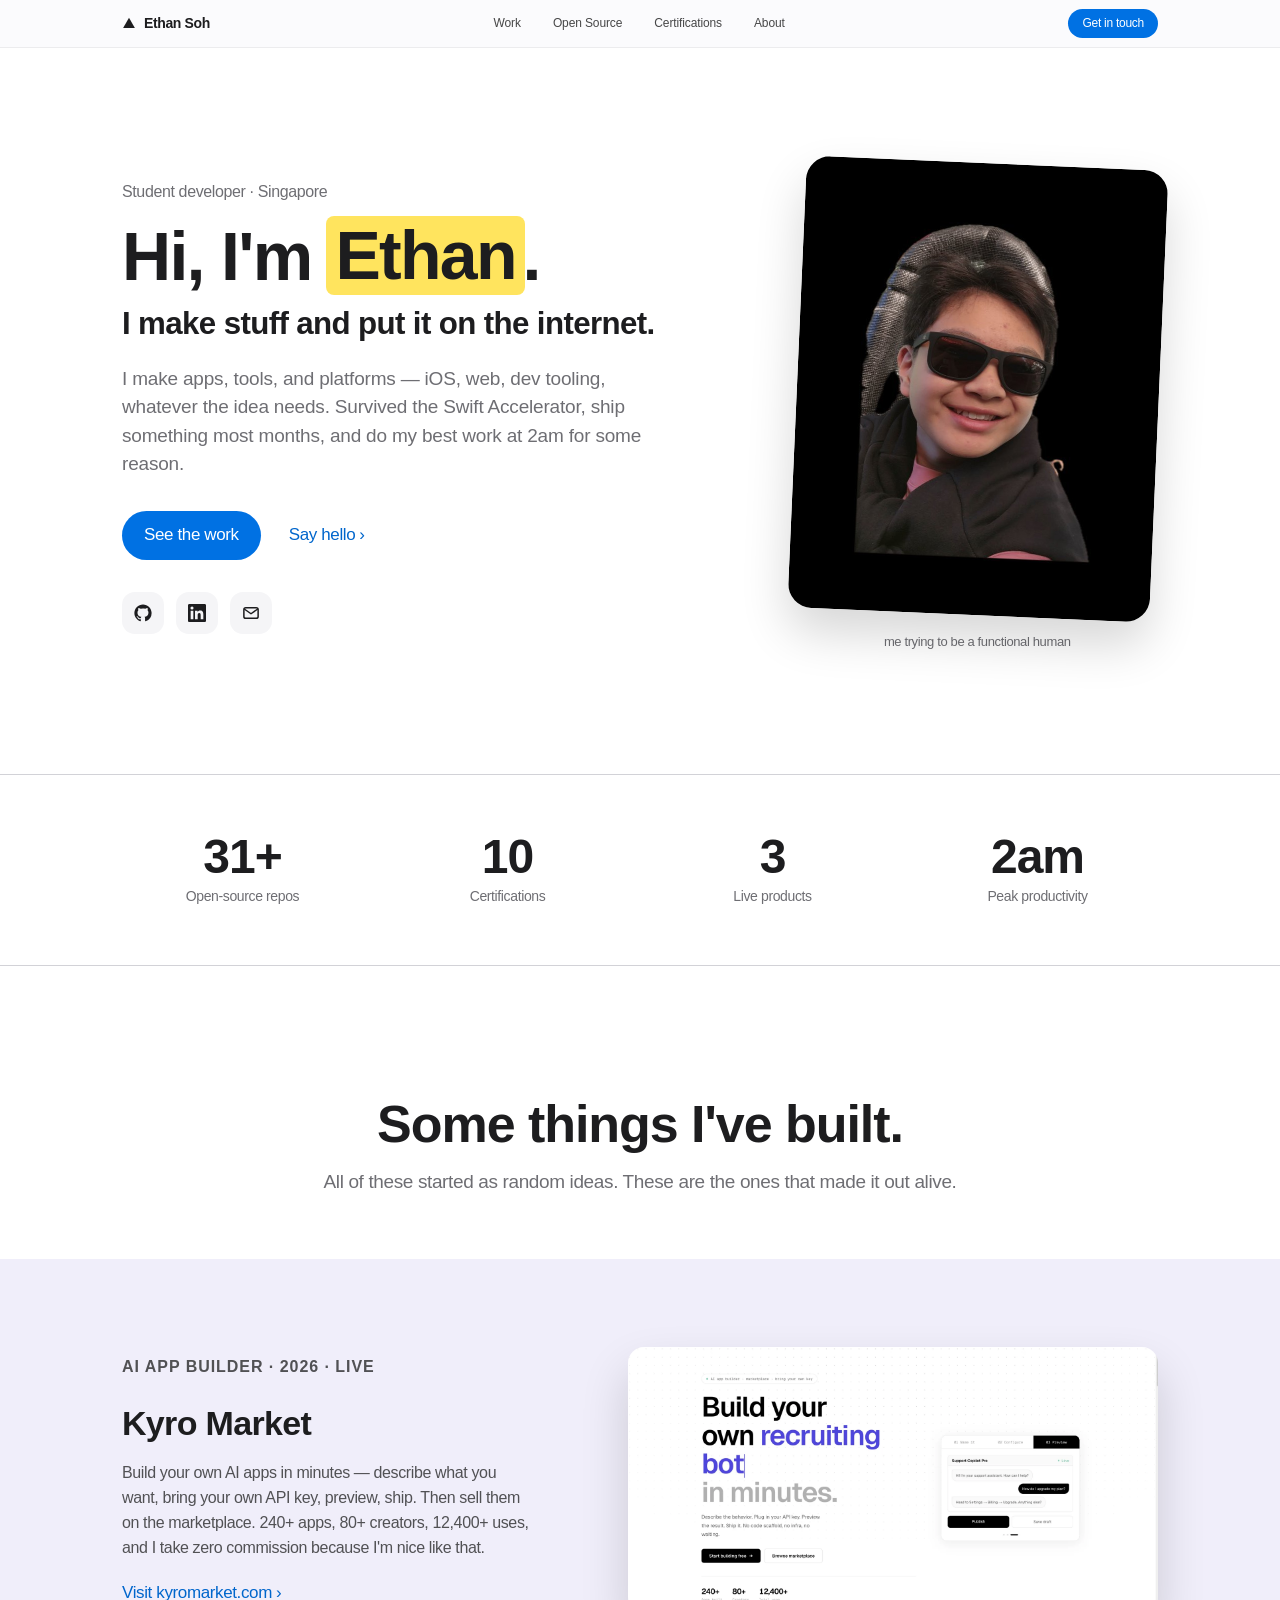
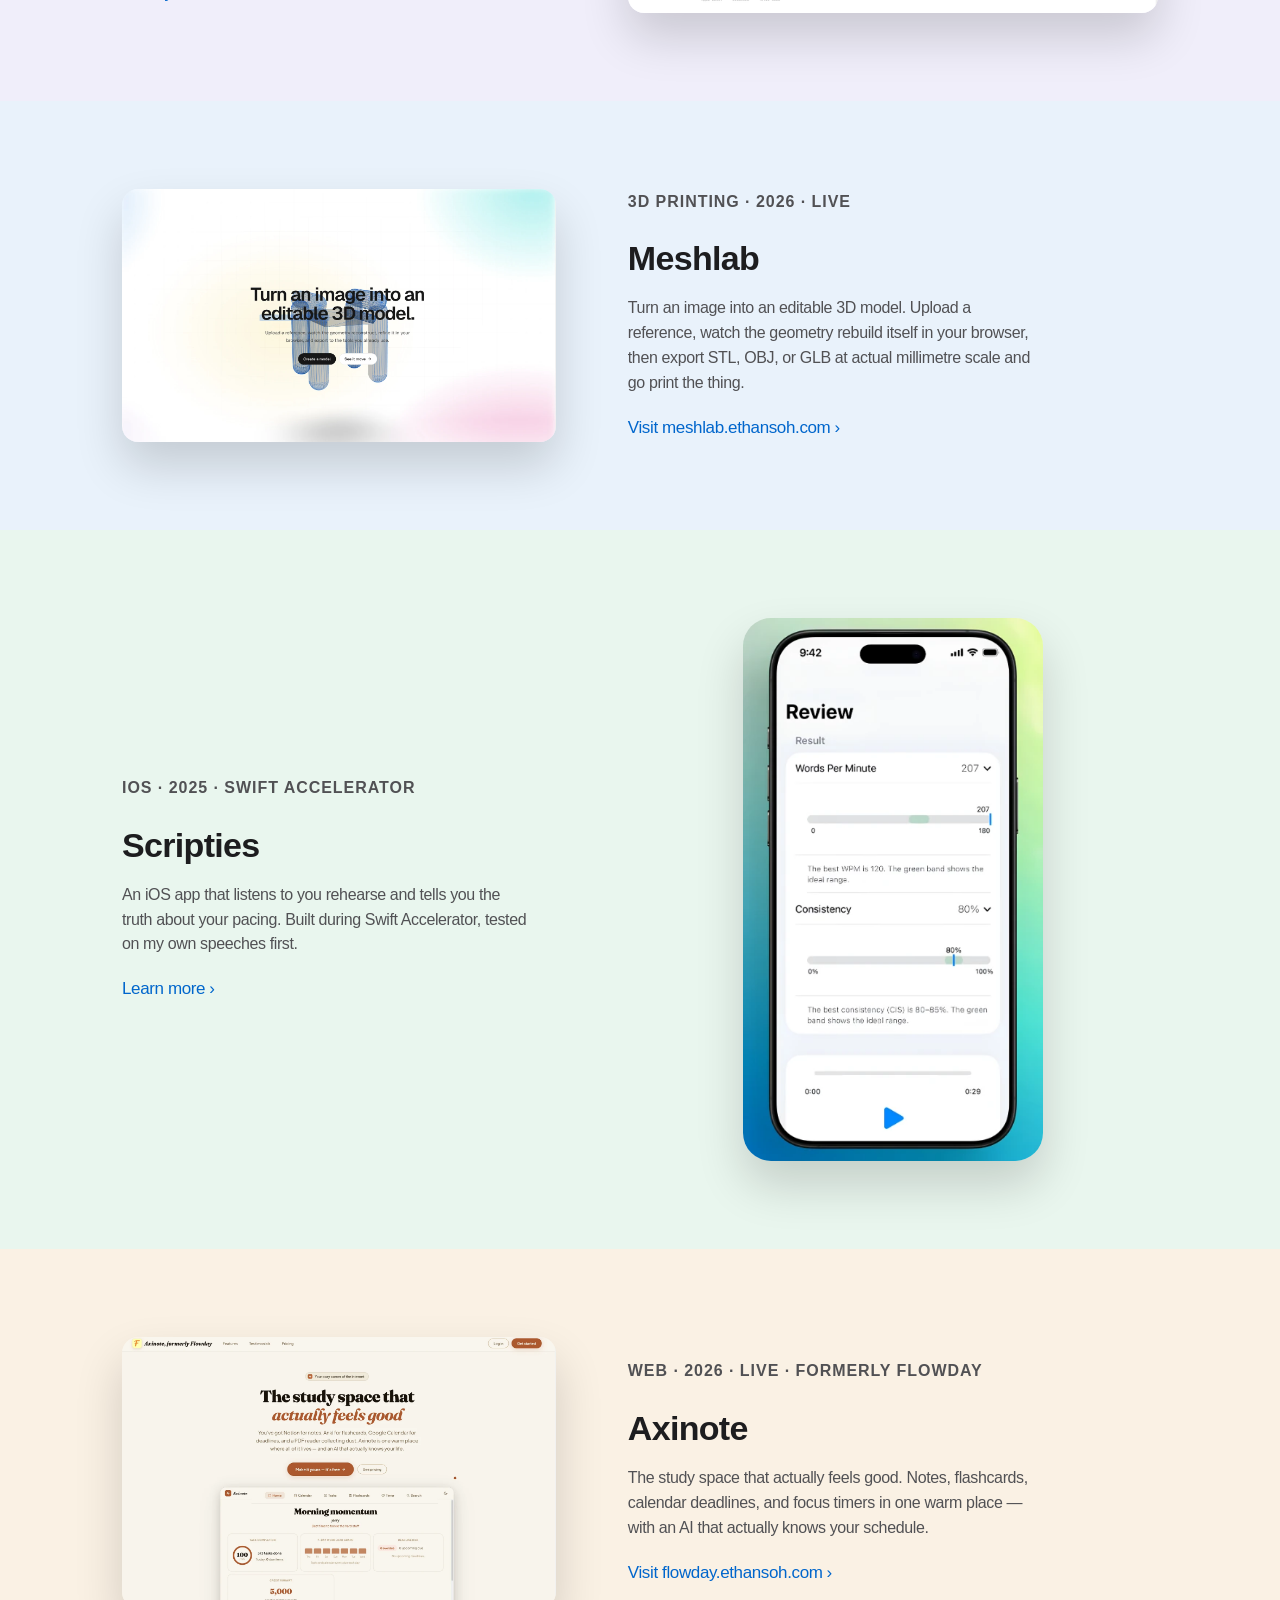
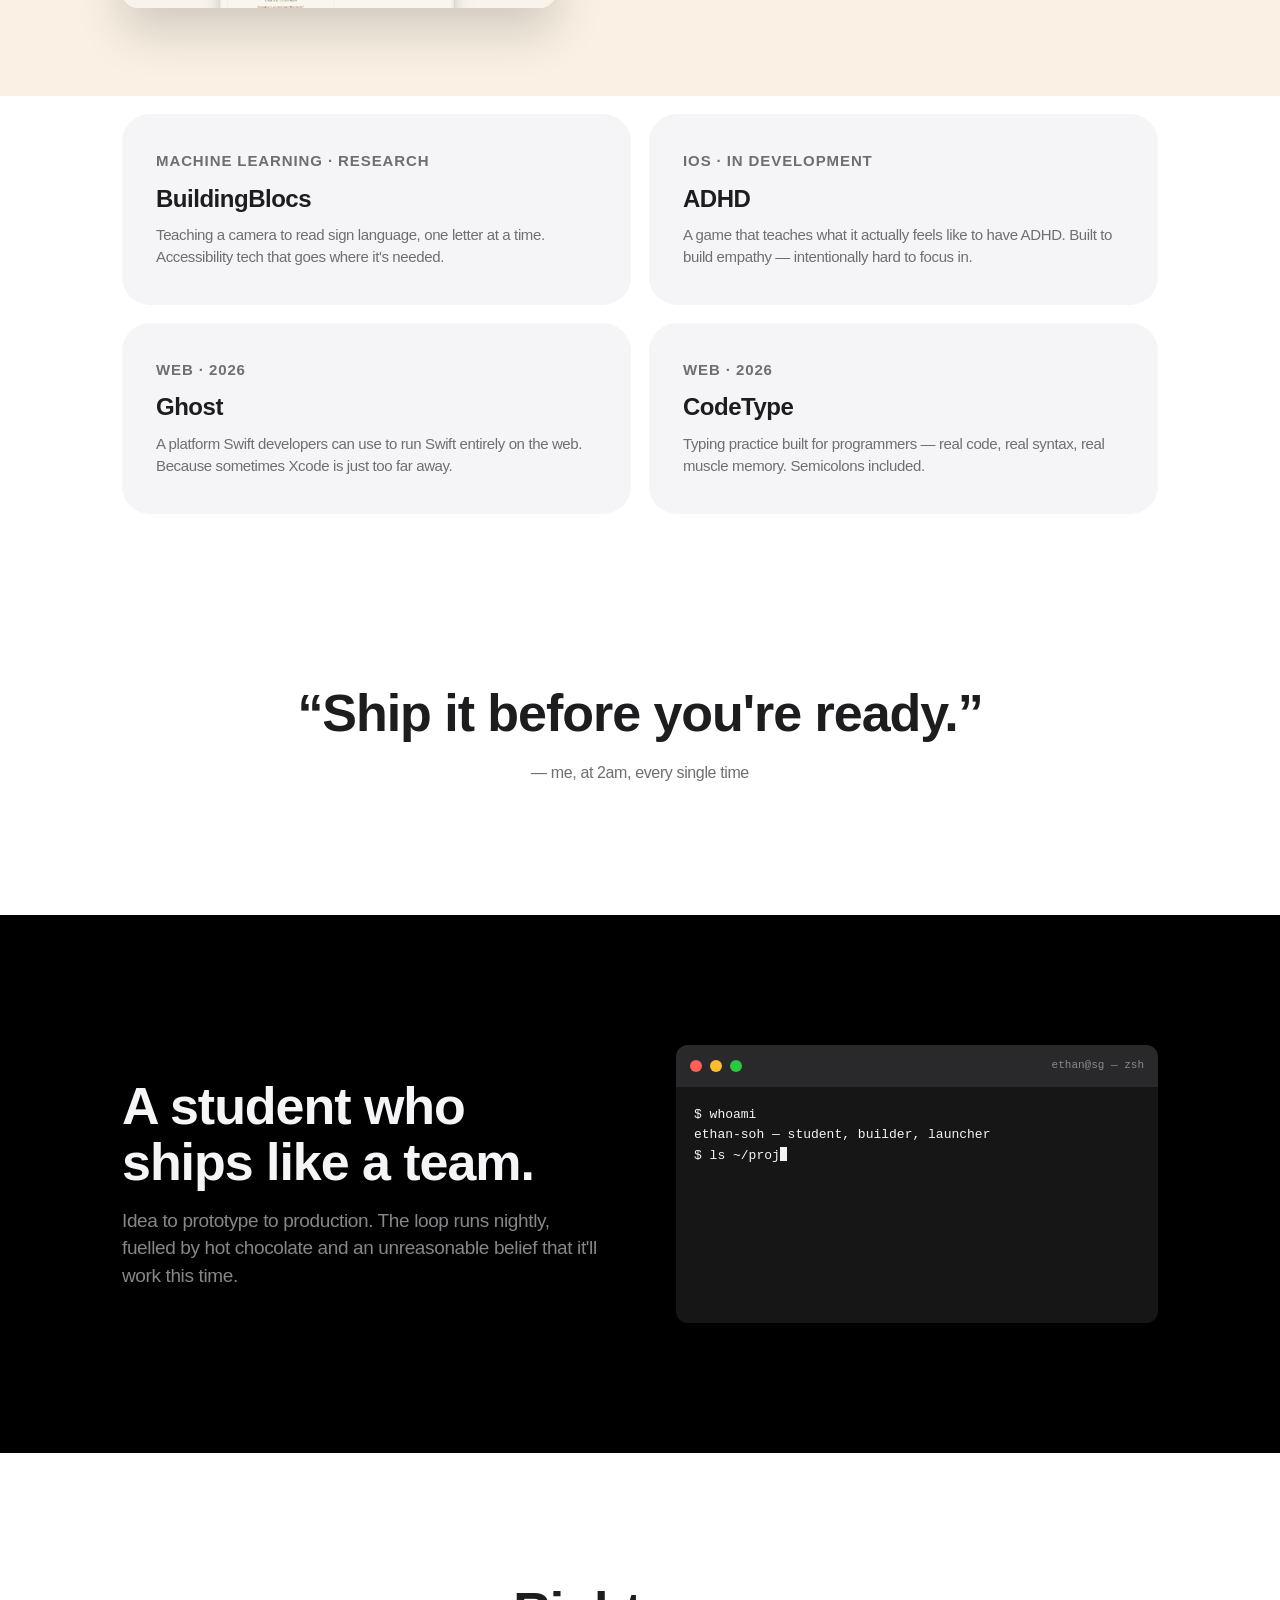
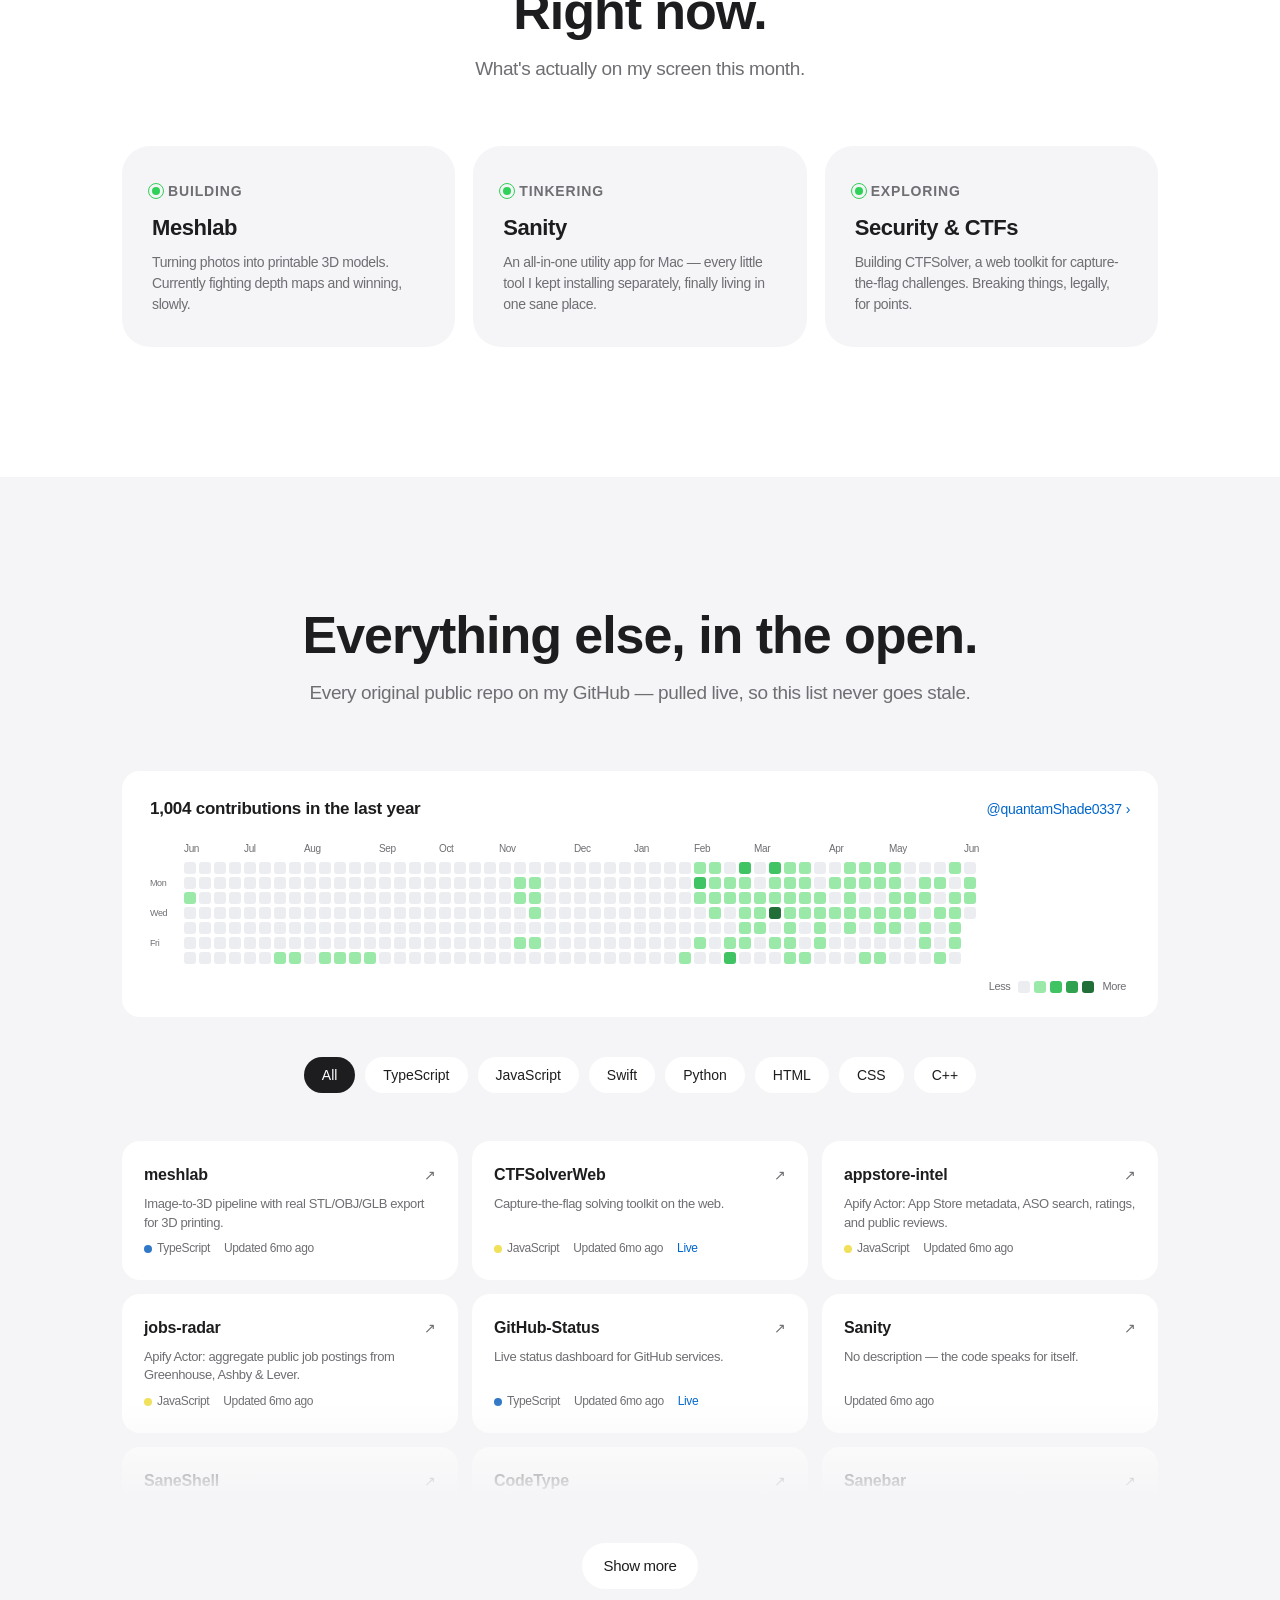
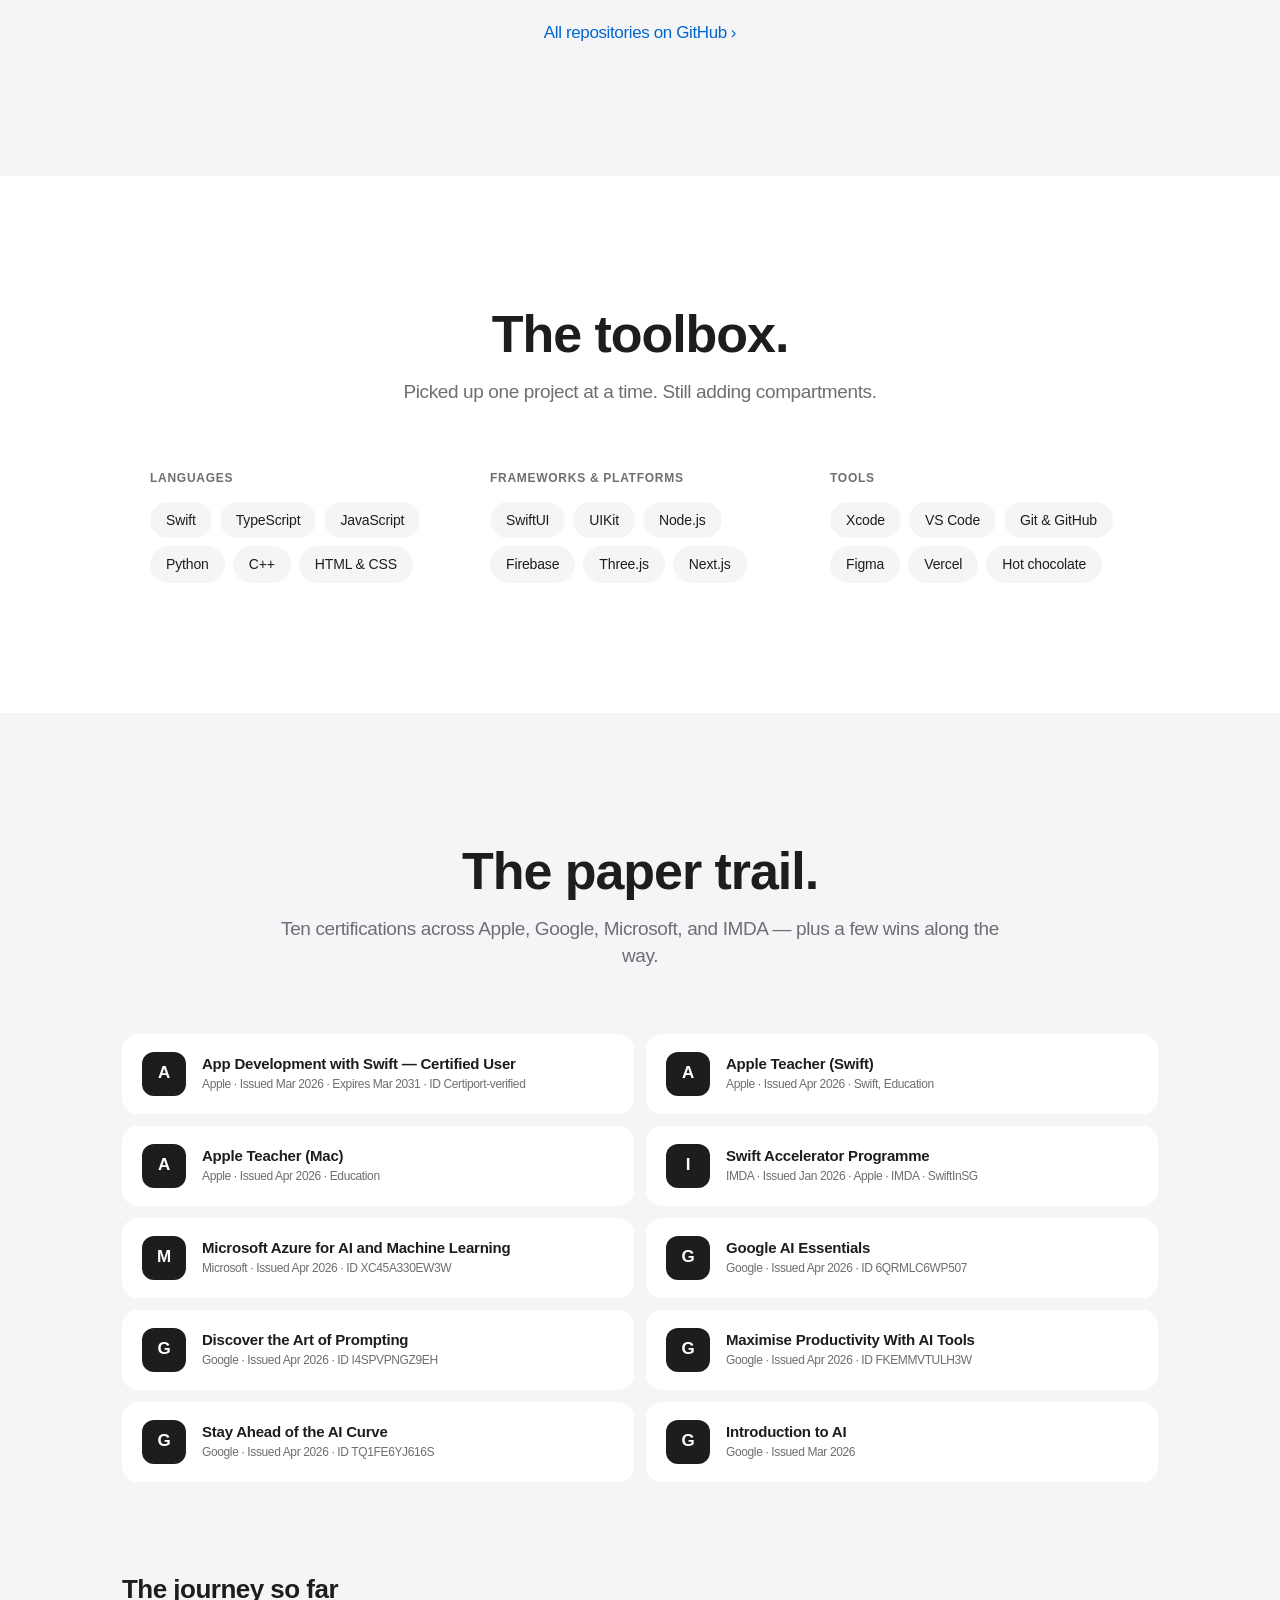
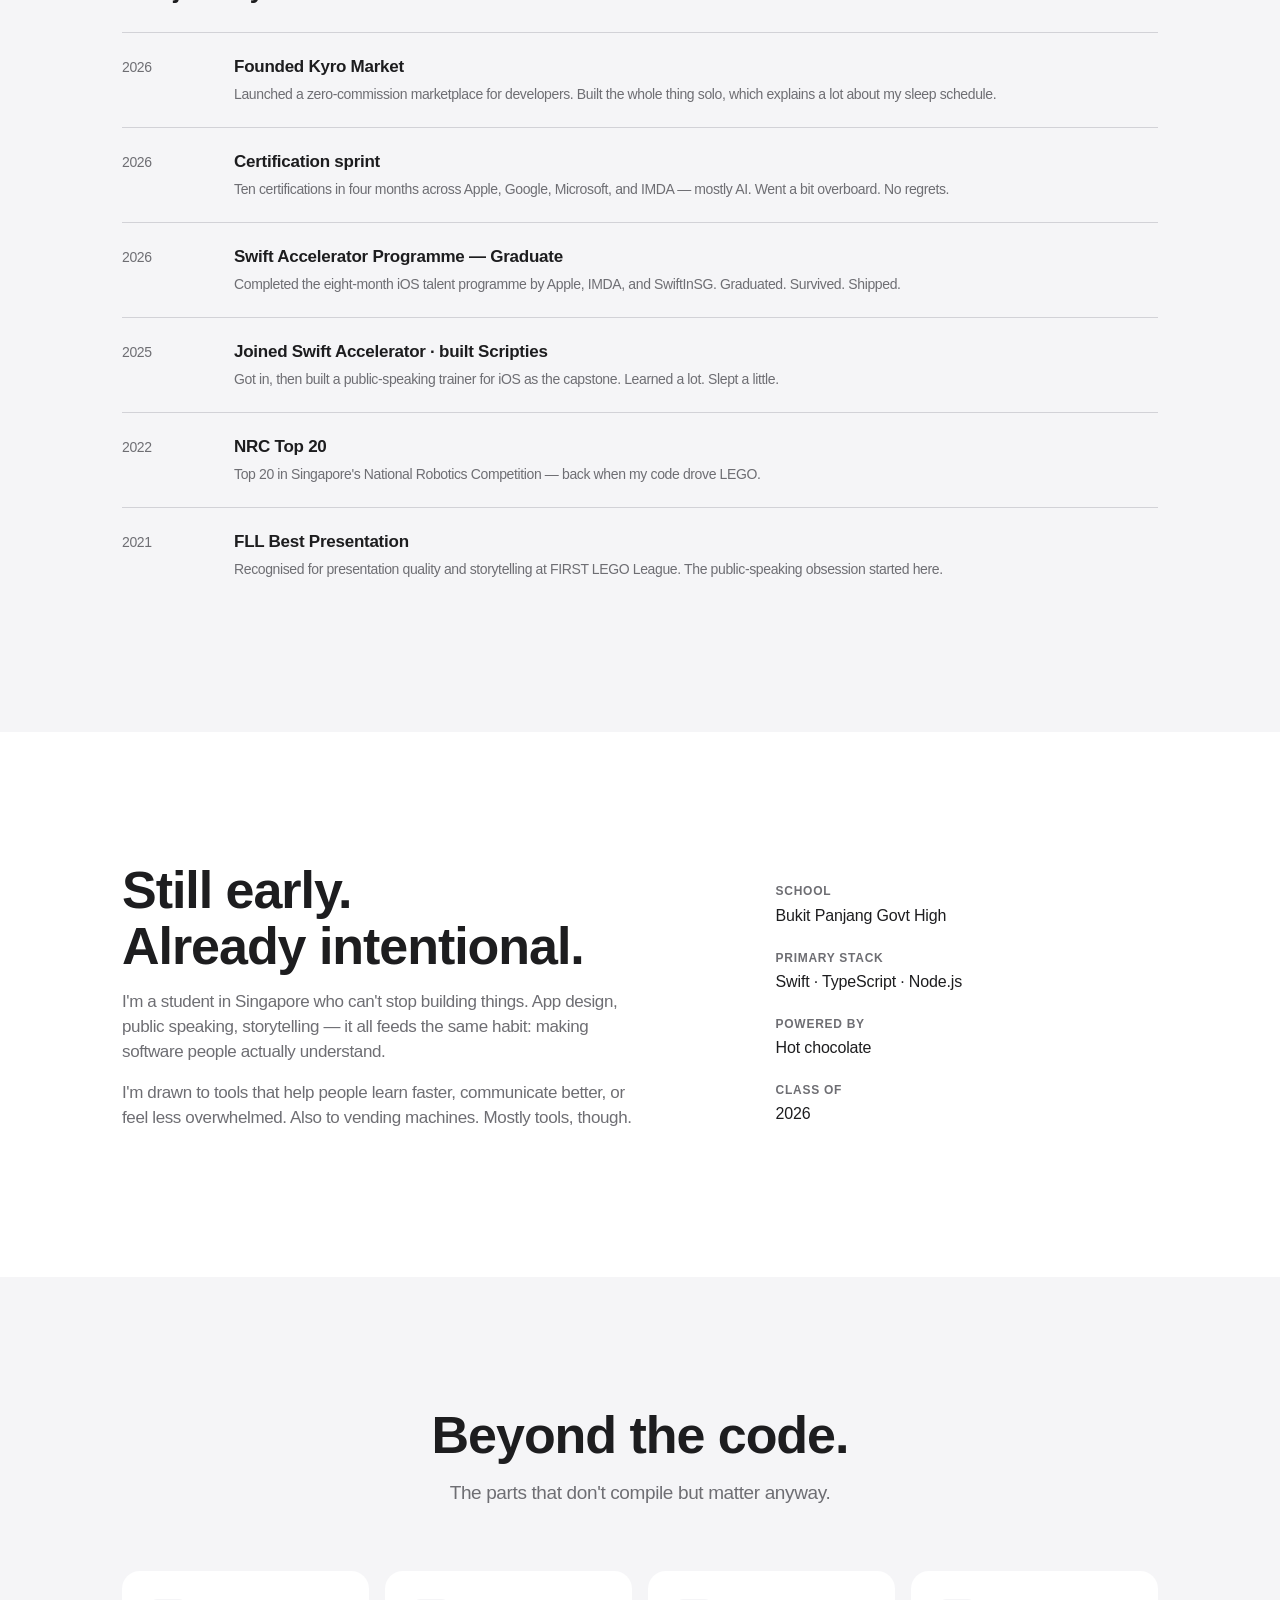
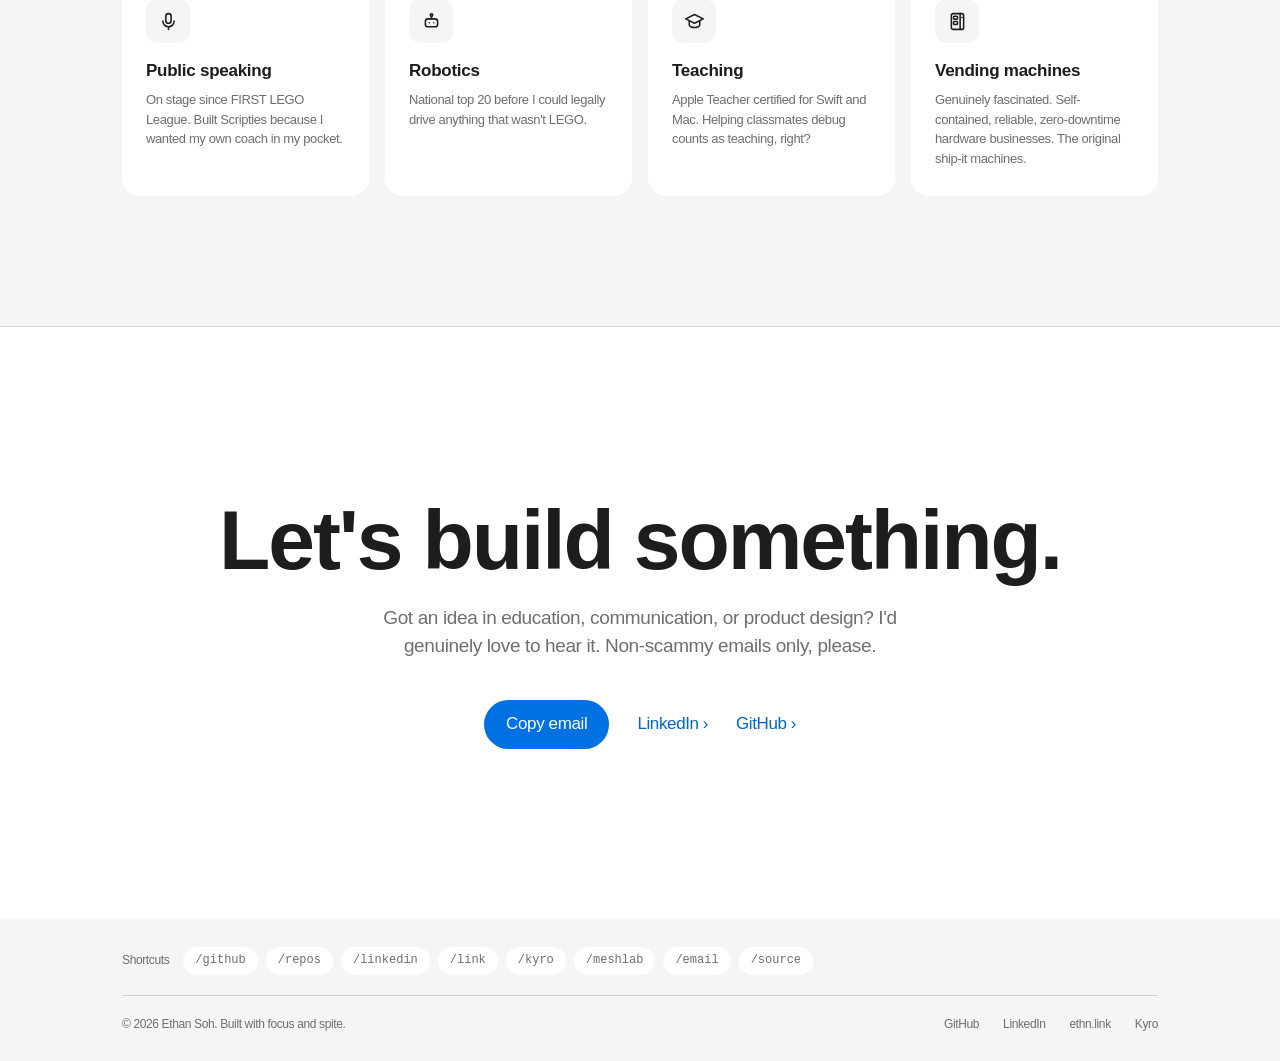
==== commit 09076cc1: "Bump asset version so the .shot height:auto rule isn't served stale Co-Authored-By: Claude Fable 5 <" ====
--- a/index.html
+++ b/index.html
@@ -10,7 +10,7 @@
   <meta property="og:description" content="Apps, tools, and platforms — designed, built, and shipped from Singapore." />
   <meta property="og:image" content="ethan-photo.png" />
   <link rel="icon" href="data:image/svg+xml,<svg xmlns='http://www.w3.org/2000/svg' viewBox='0 0 100 100'><polygon points='50,12 92,86 8,86' fill='%231d1d1f'/></svg>" />
-  <link rel="stylesheet" href="style.css?v=12" />
+  <link rel="stylesheet" href="style.css?v=13" />
 </head>
 <body>
   <div class="toast" id="toast" role="status" aria-live="polite"></div>
@@ -395,6 +395,6 @@
     </div>
   </footer>
 
-  <script src="main.js?v=12" defer></script>
+  <script src="main.js?v=13" defer></script>
 </body>
 </html>
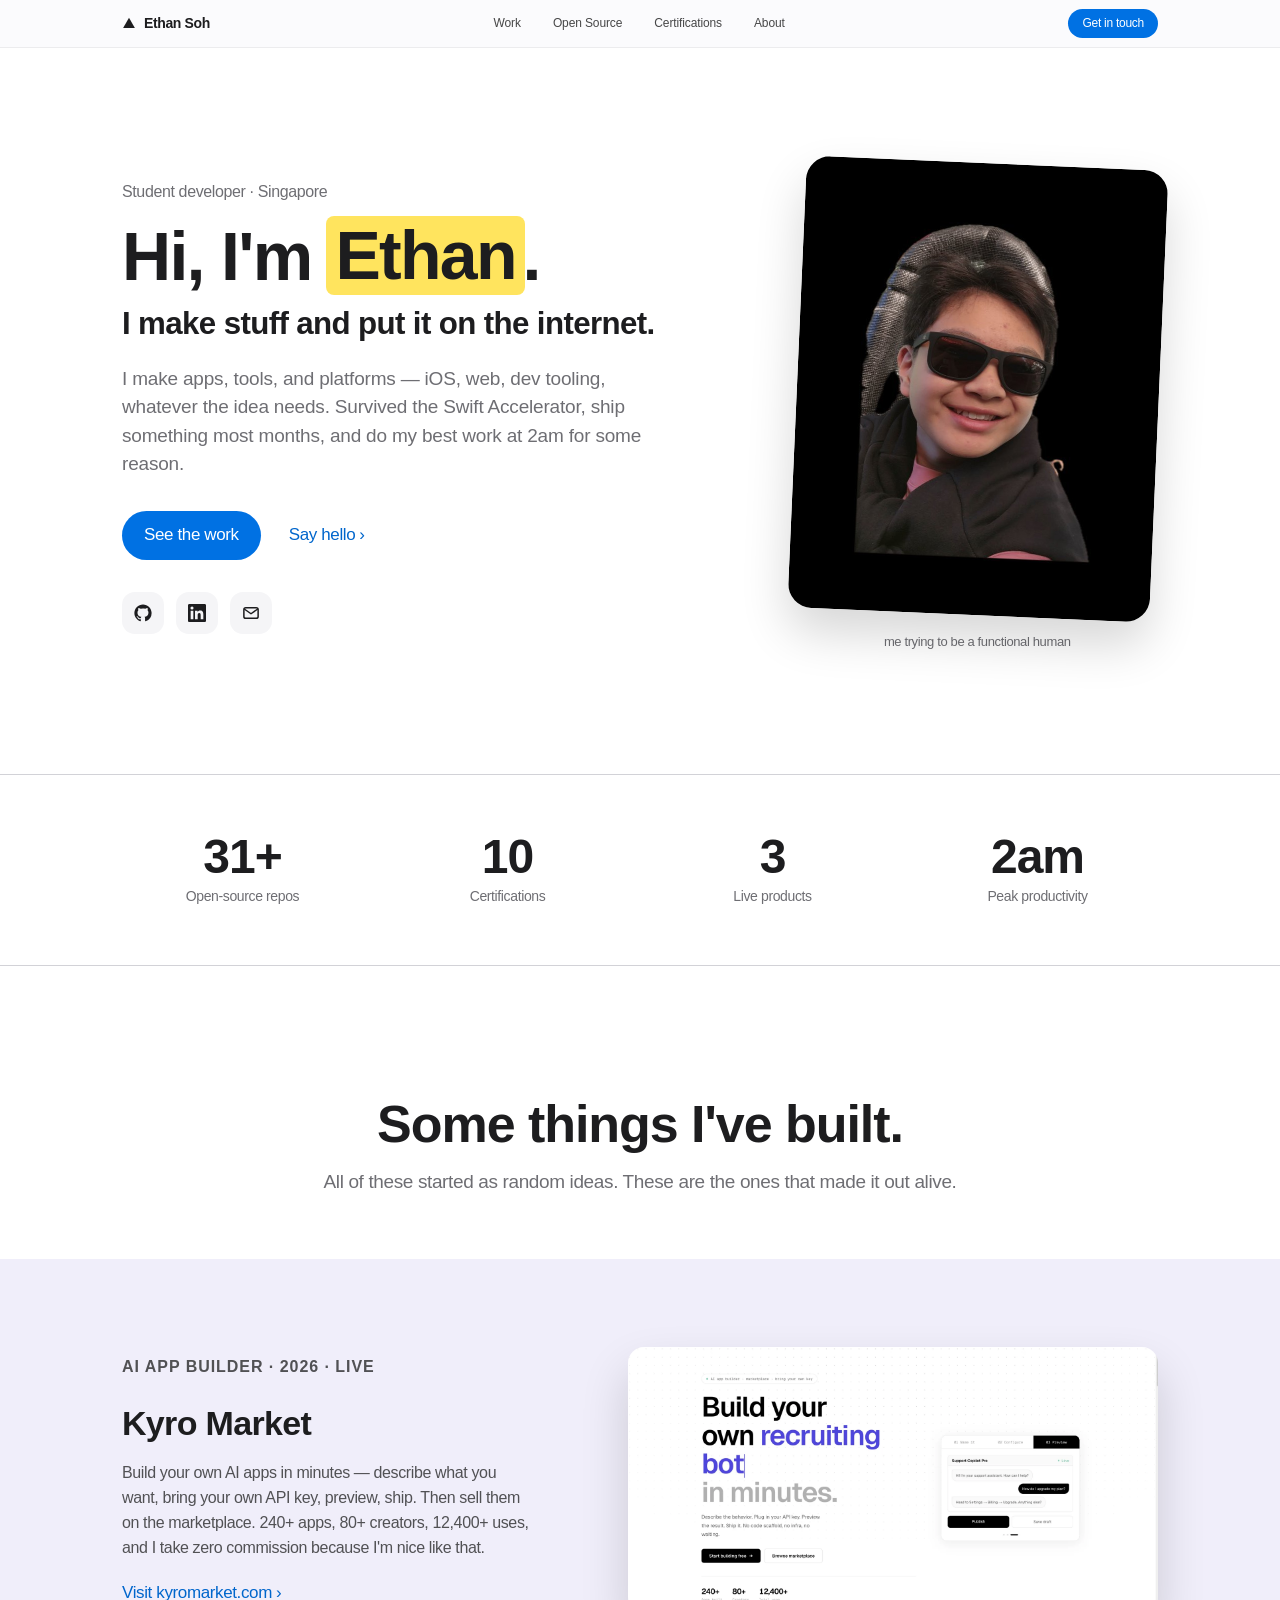
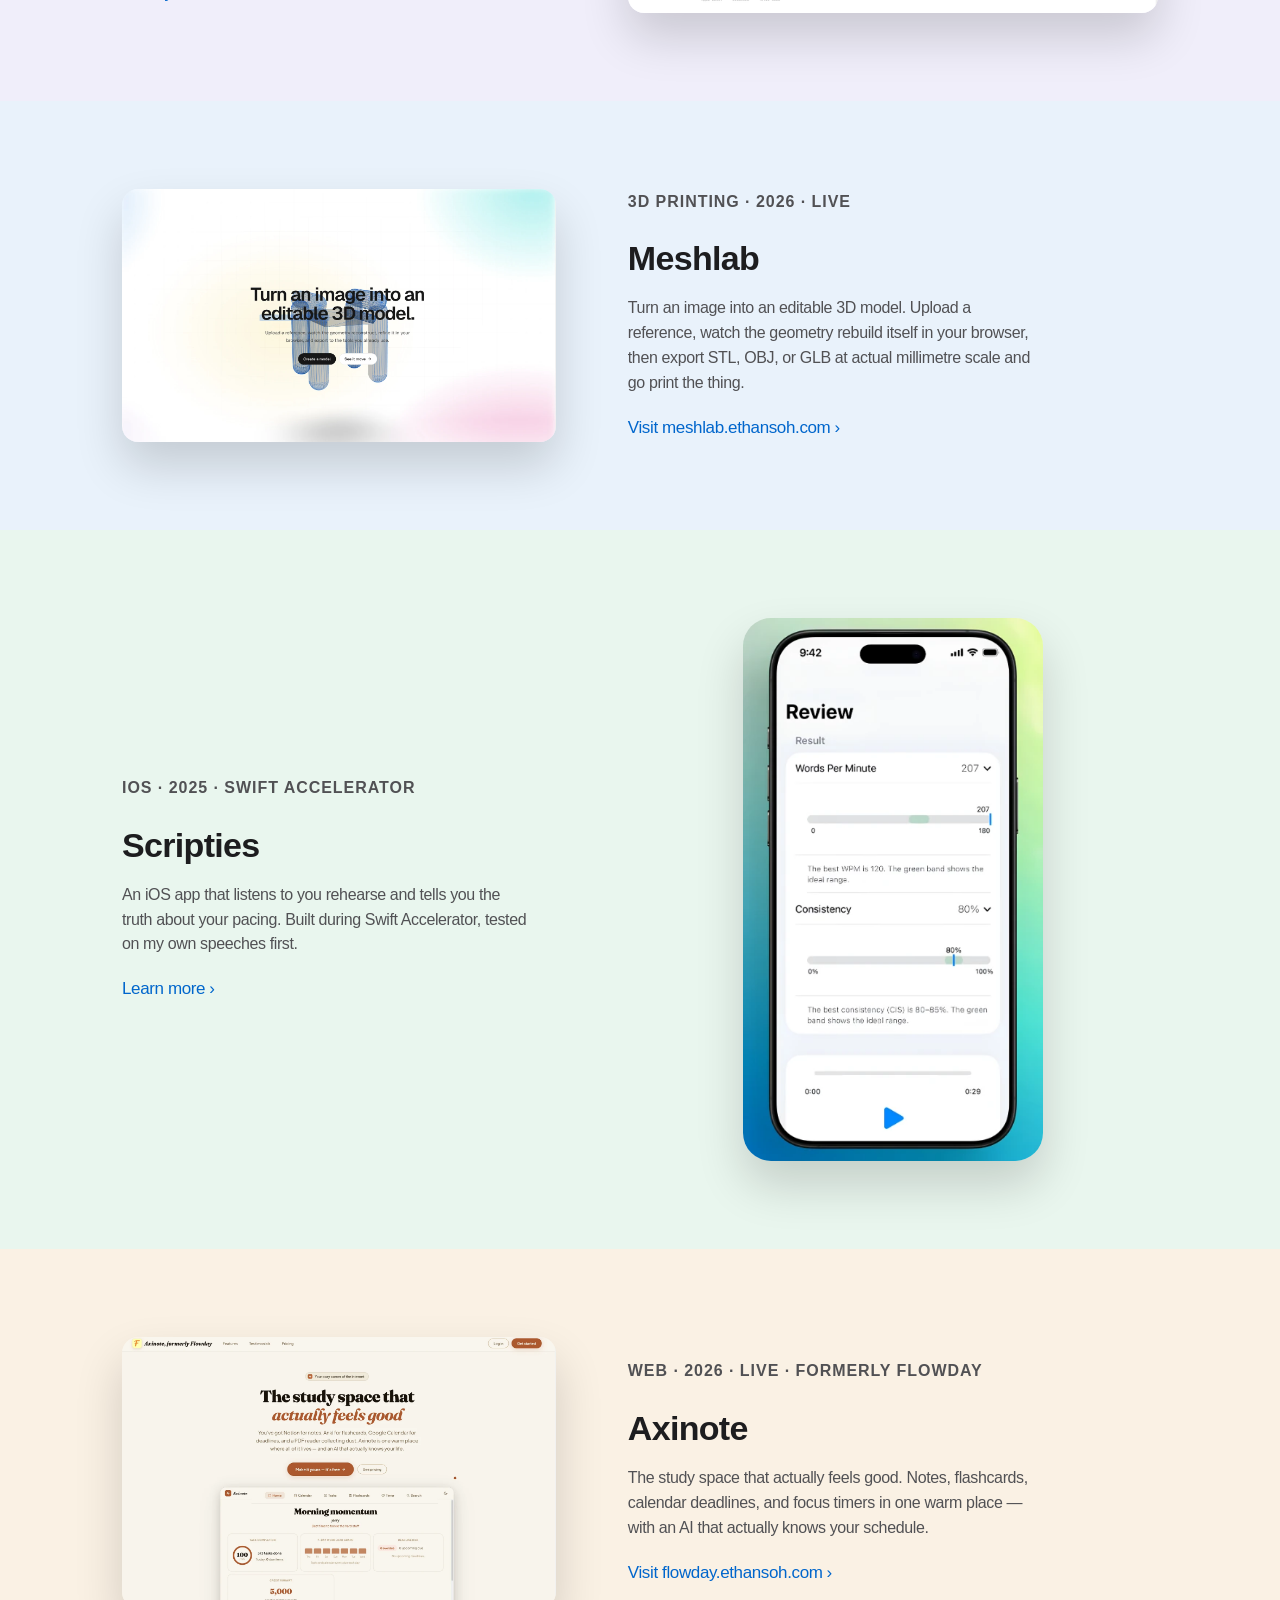
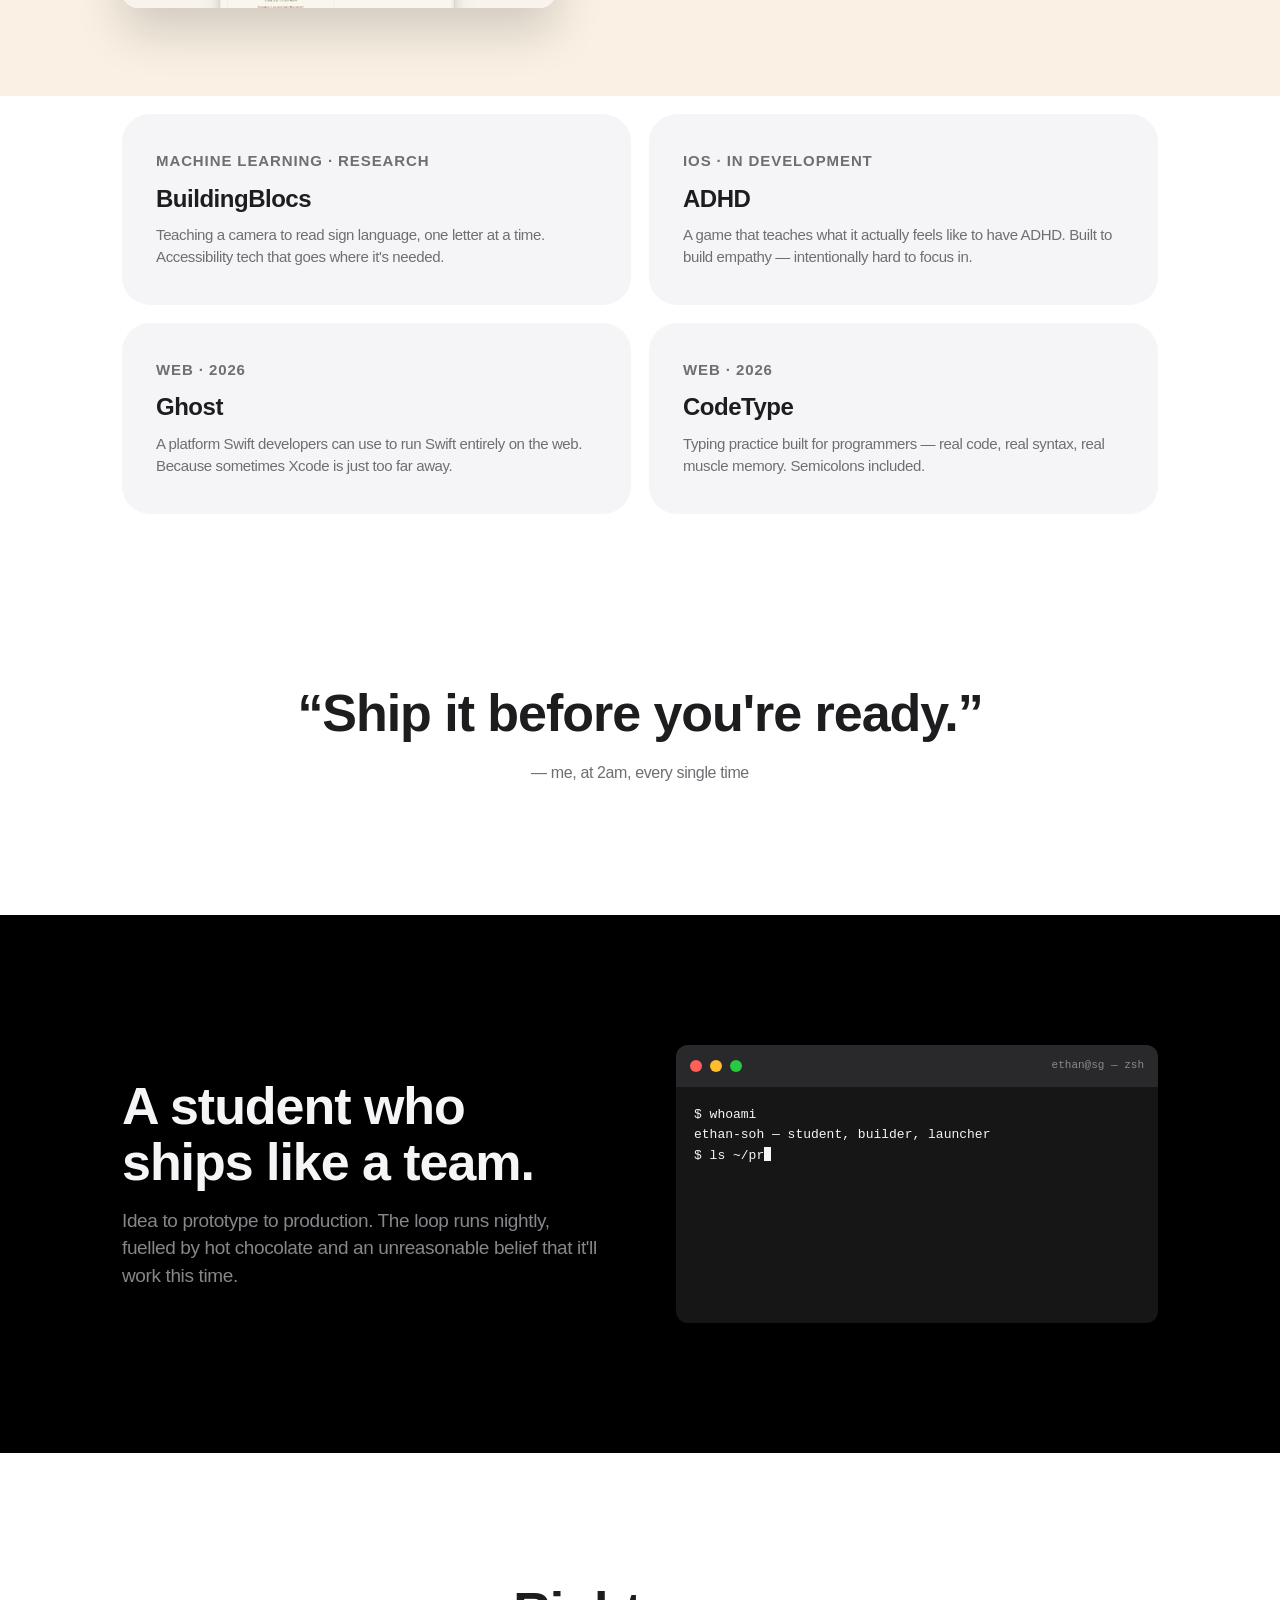
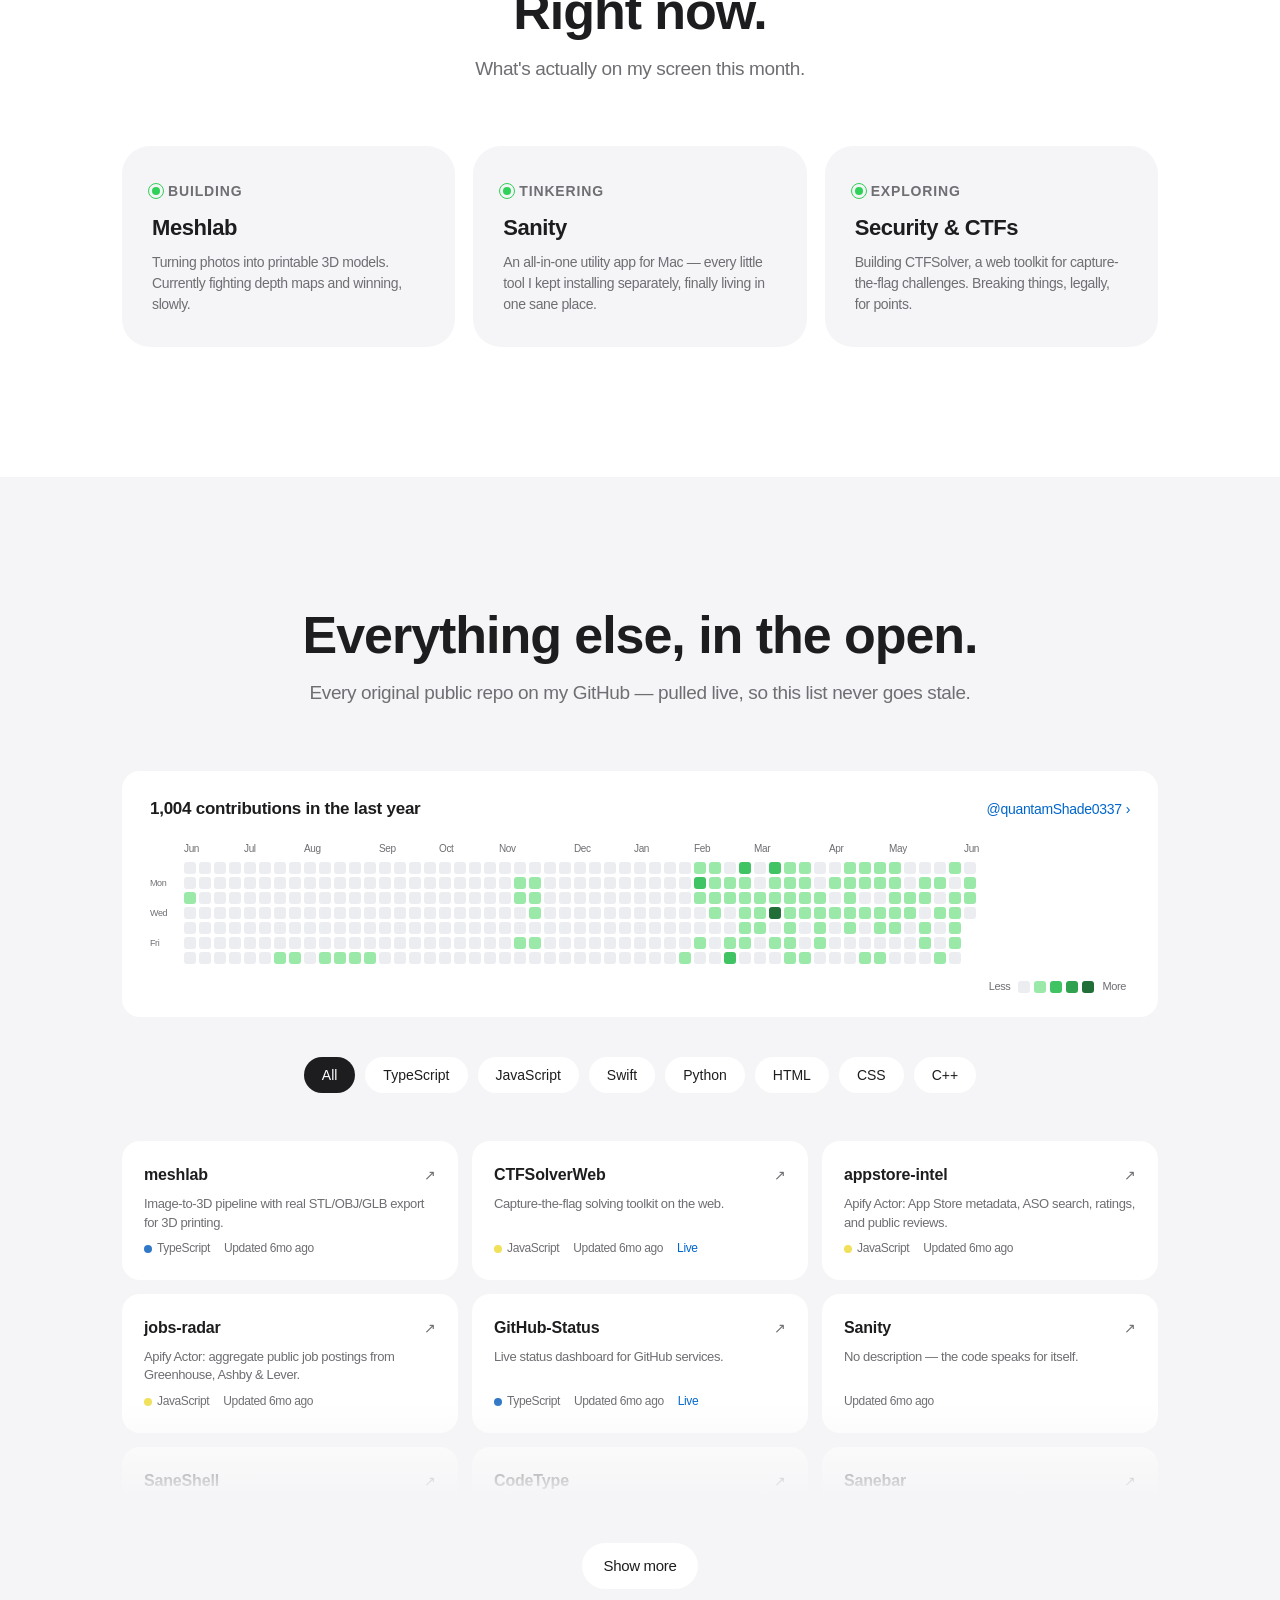
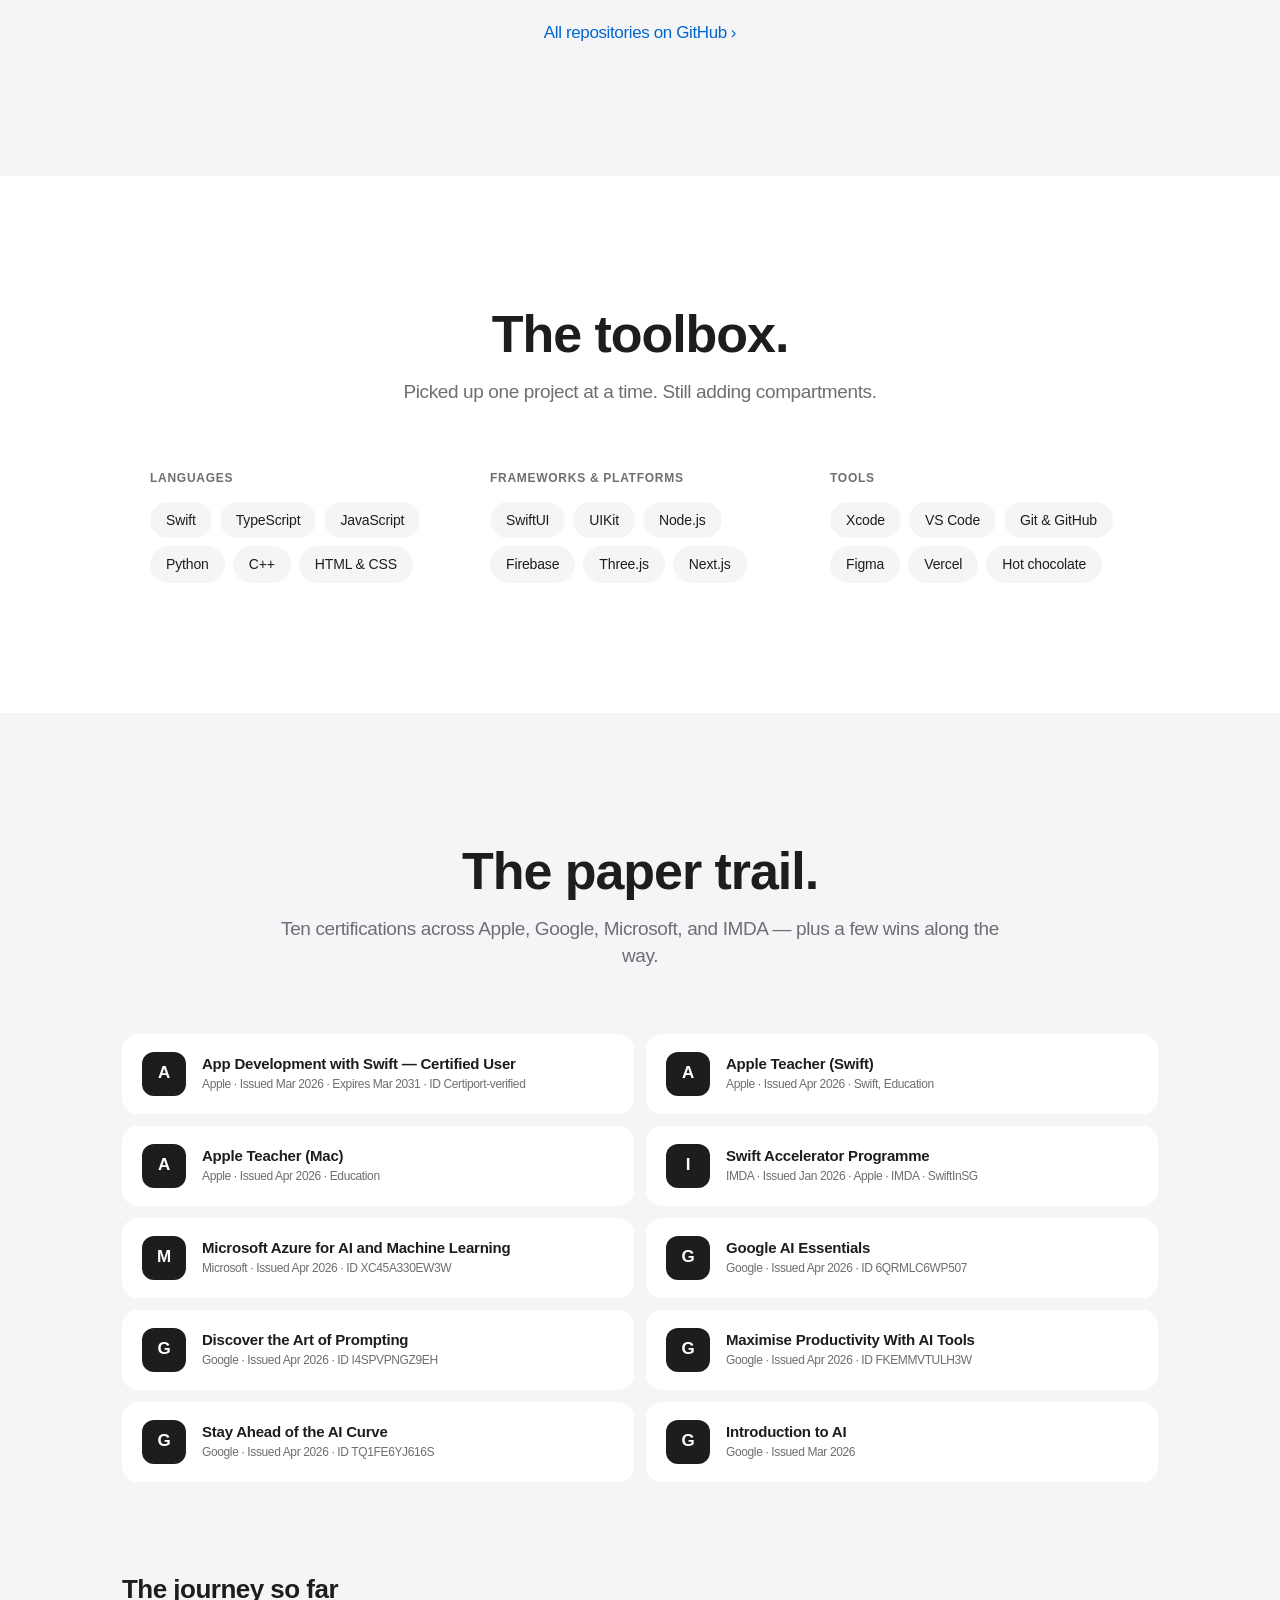
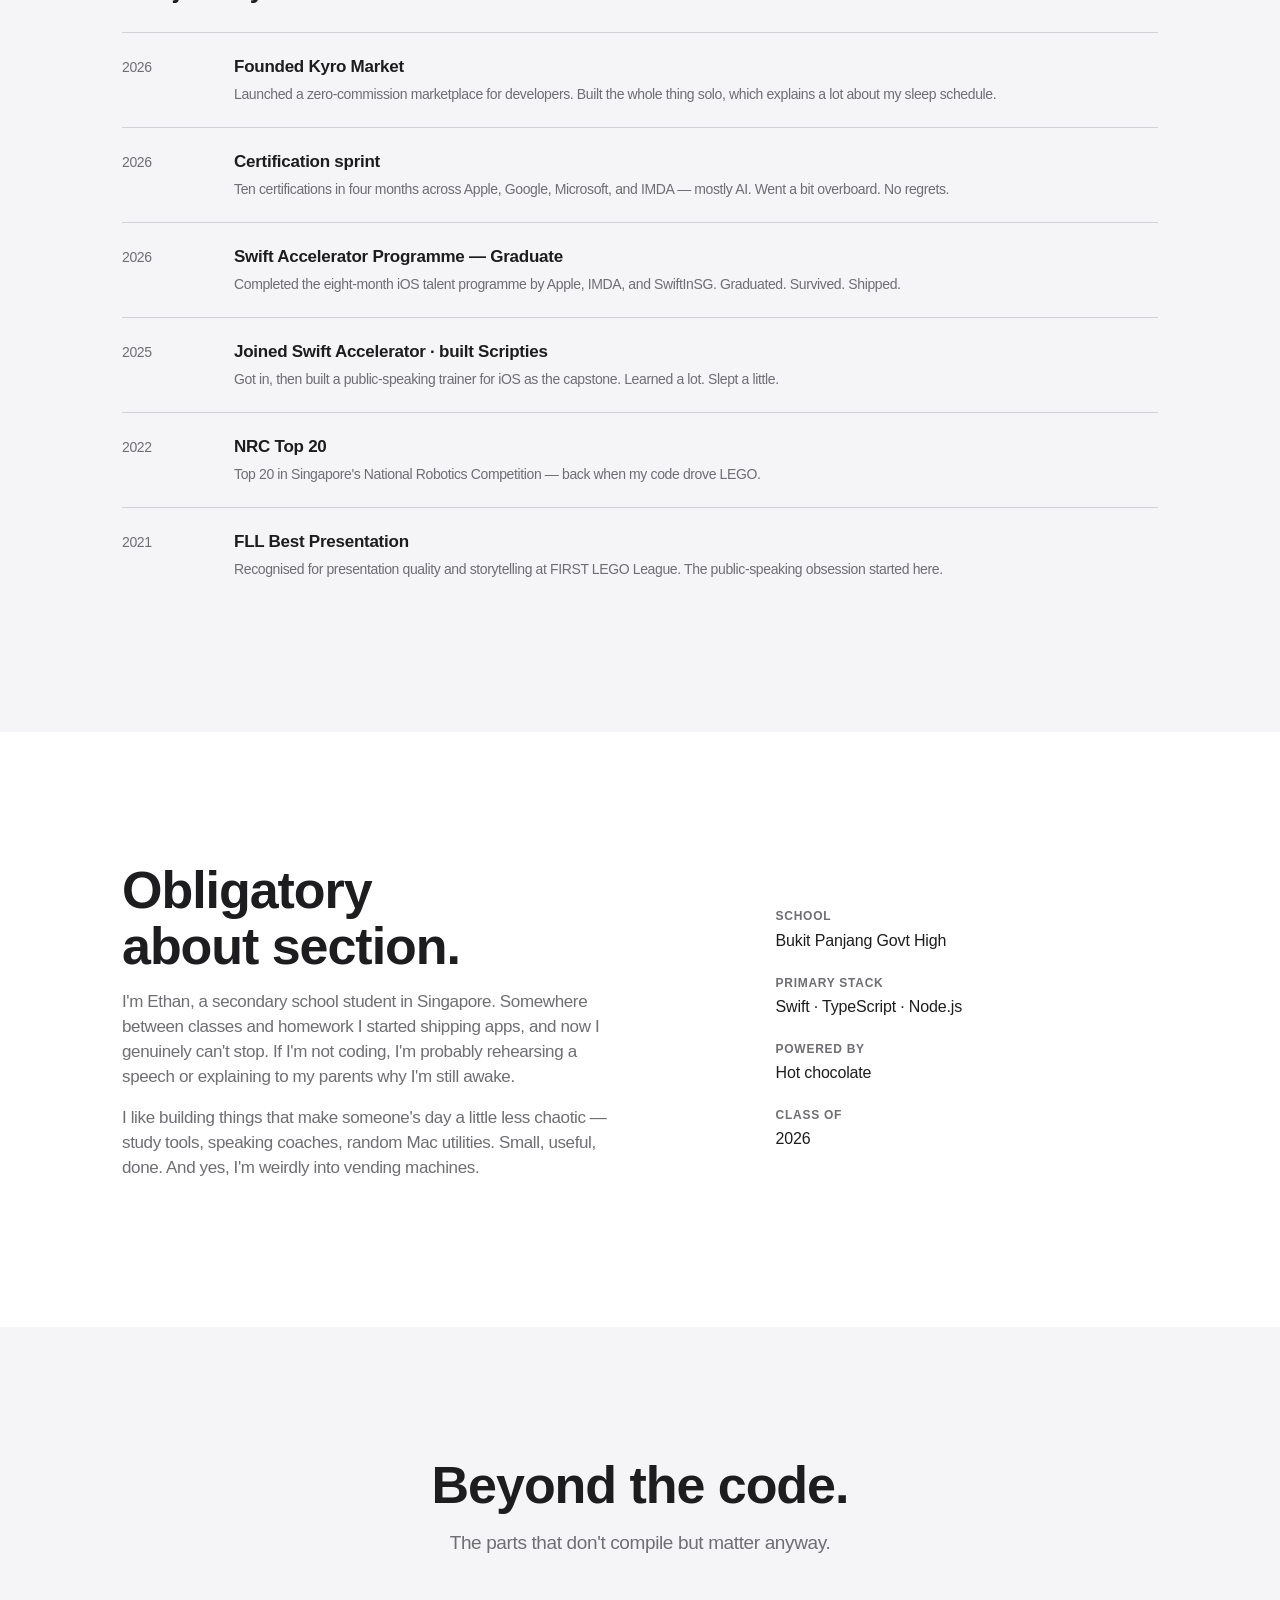
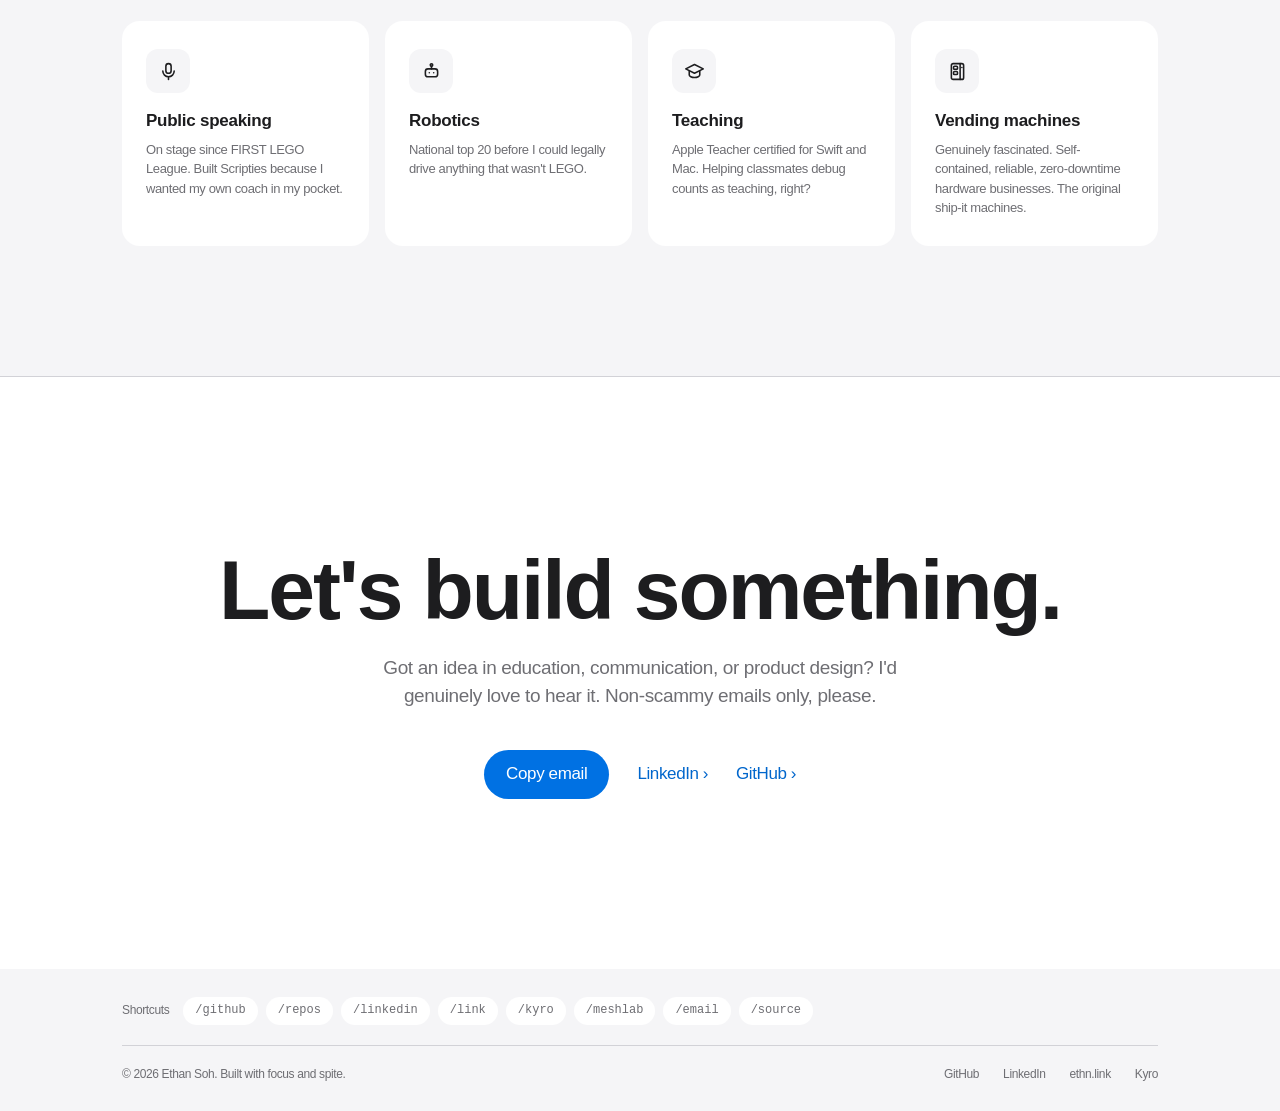
==== commit 4f29fb09: "Rewrite about section, less LinkedIn more human Co-Authored-By: Claude Fable 5 <noreply@anthropic.co" ====
--- a/index.html
+++ b/index.html
@@ -303,9 +303,9 @@
     <section class="section" id="about">
       <div class="container about-grid">
         <div class="about-copy">
-          <h2 class="reveal">Still early.<br/>Already intentional.</h2>
-          <p class="reveal">I'm a student in Singapore who can't stop building things. App design, public speaking, storytelling — it all feeds the same habit: making software people actually understand.</p>
-          <p class="reveal">I'm drawn to tools that help people learn faster, communicate better, or feel less overwhelmed. Also to vending machines. Mostly tools, though.</p>
+          <h2 class="reveal">Obligatory<br/>about section.</h2>
+          <p class="reveal">I'm Ethan, a secondary school student in Singapore. Somewhere between classes and homework I started shipping apps, and now I genuinely can't stop. If I'm not coding, I'm probably rehearsing a speech or explaining to my parents why I'm still awake.</p>
+          <p class="reveal">I like building things that make someone's day a little less chaotic — study tools, speaking coaches, random Mac utilities. Small, useful, done. And yes, I'm weirdly into vending machines.</p>
         </div>
         <dl class="facts">
           <div class="reveal"><dt>School</dt><dd>Bukit Panjang Govt High</dd></div>
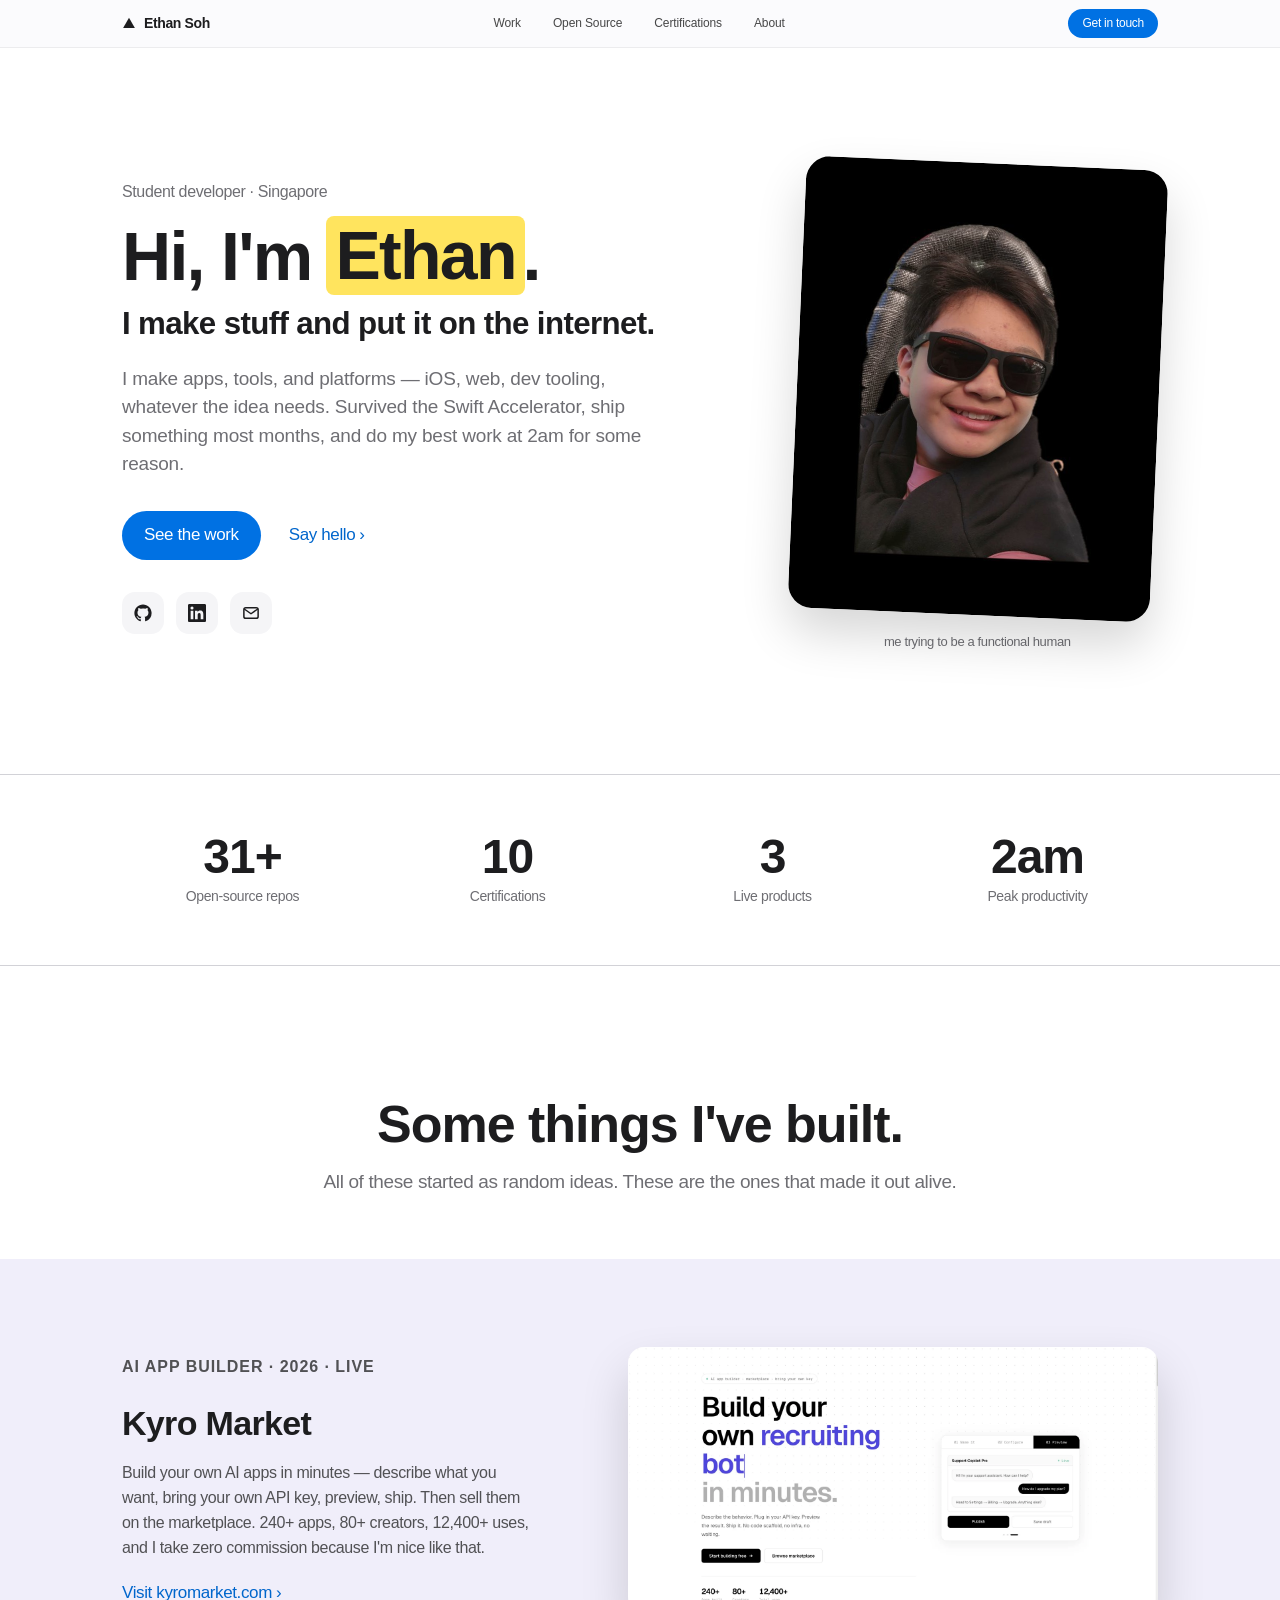
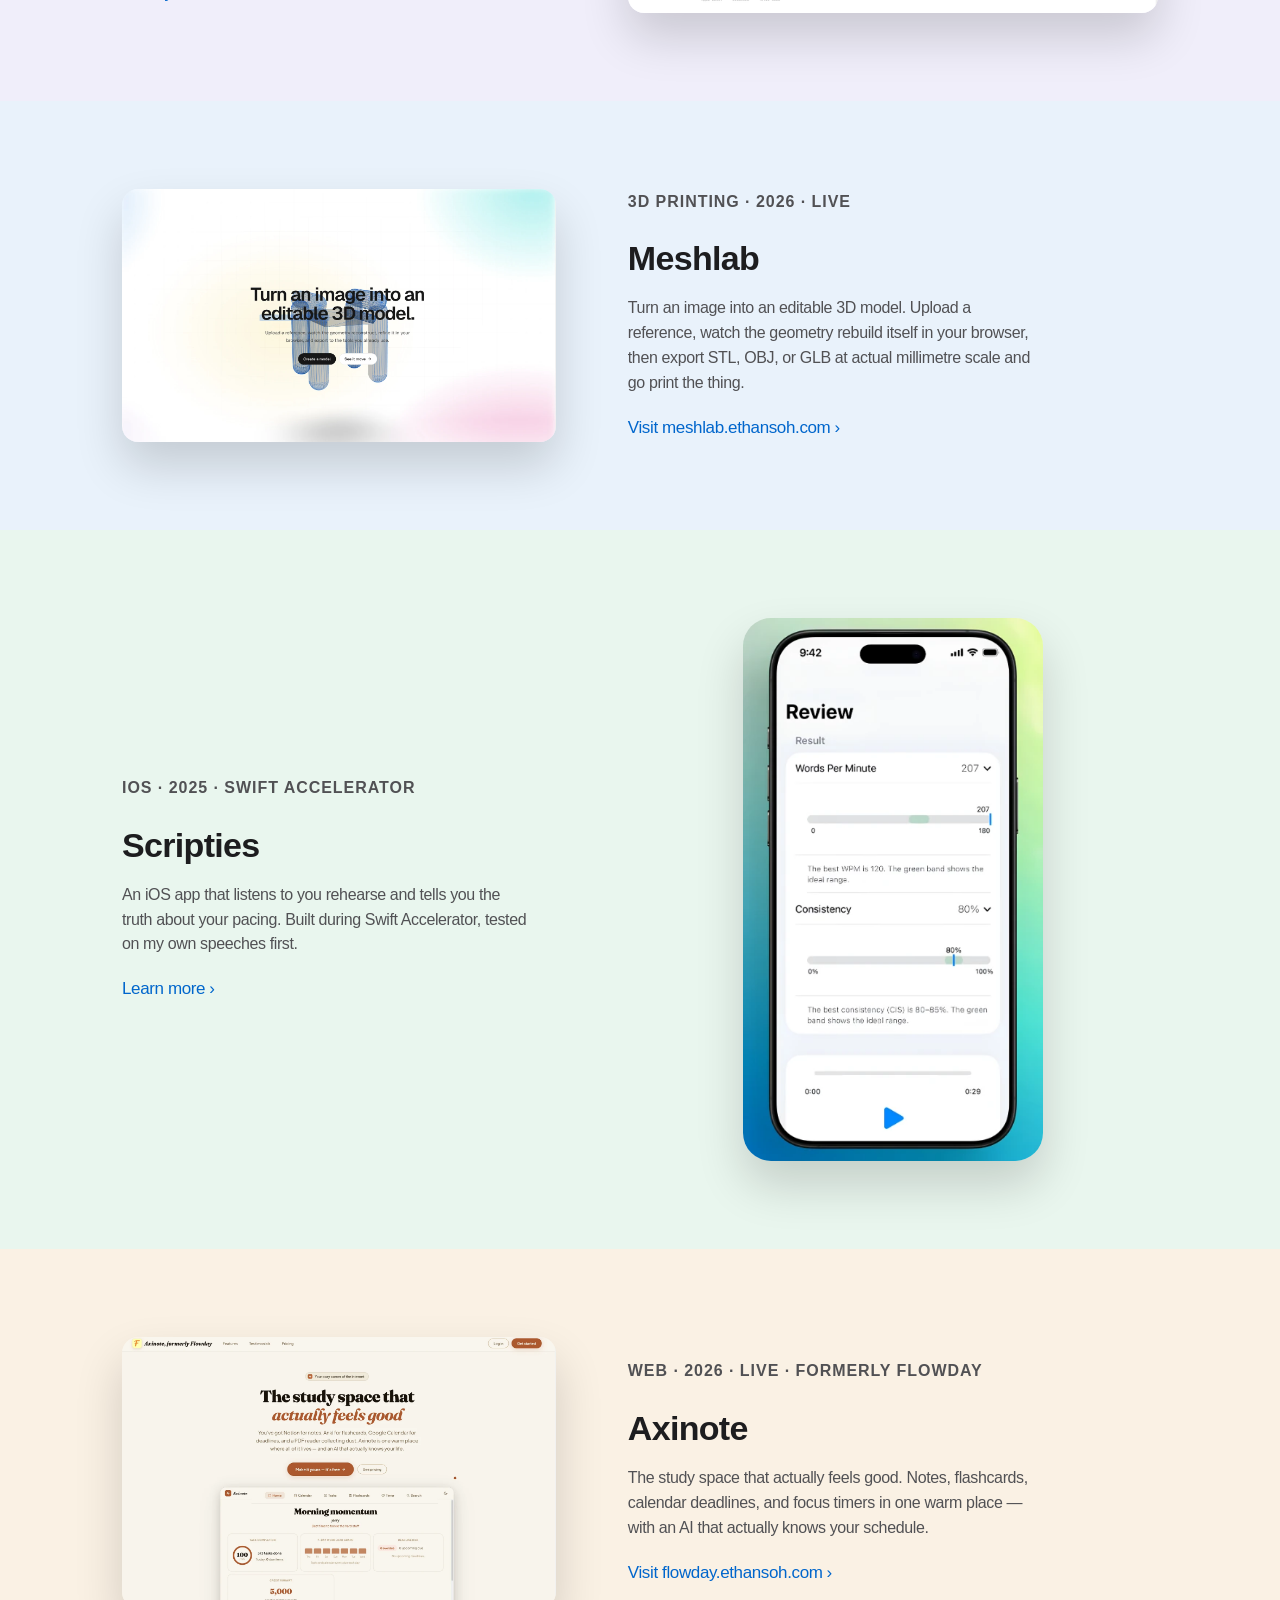
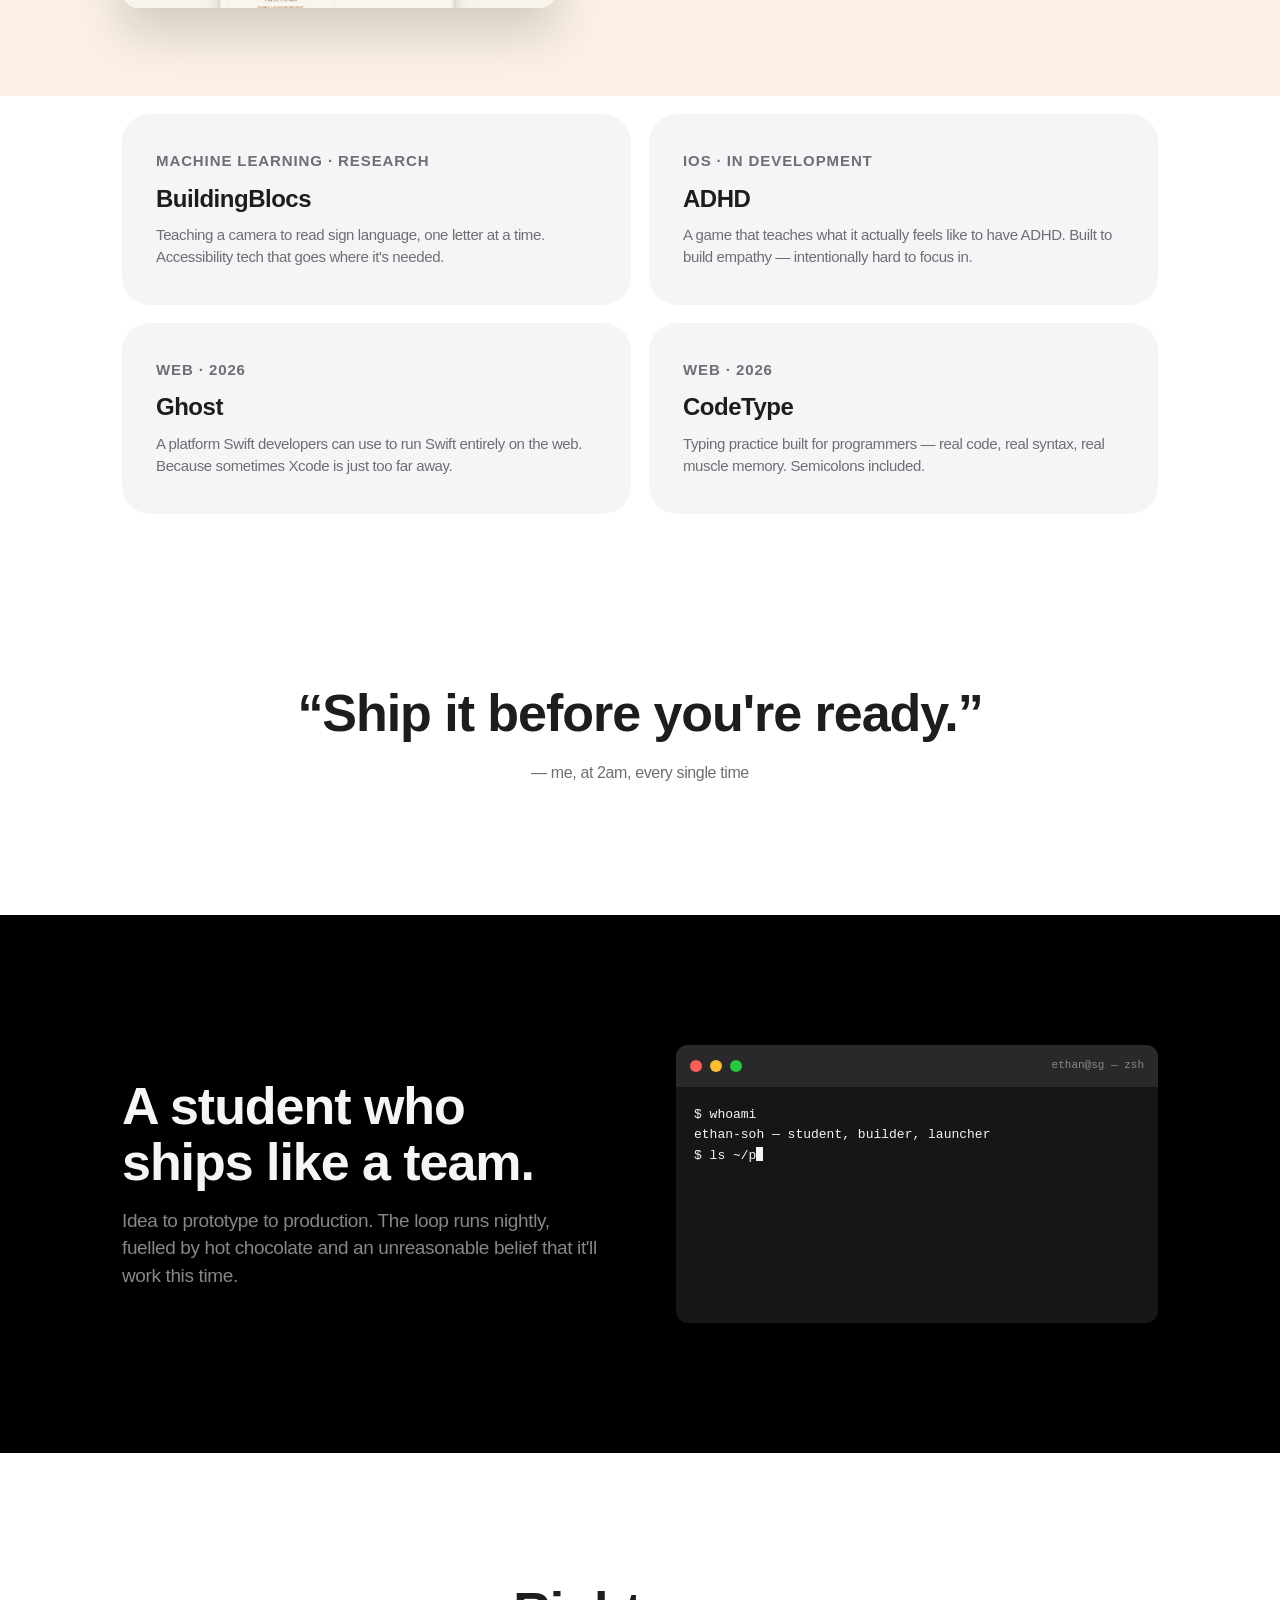
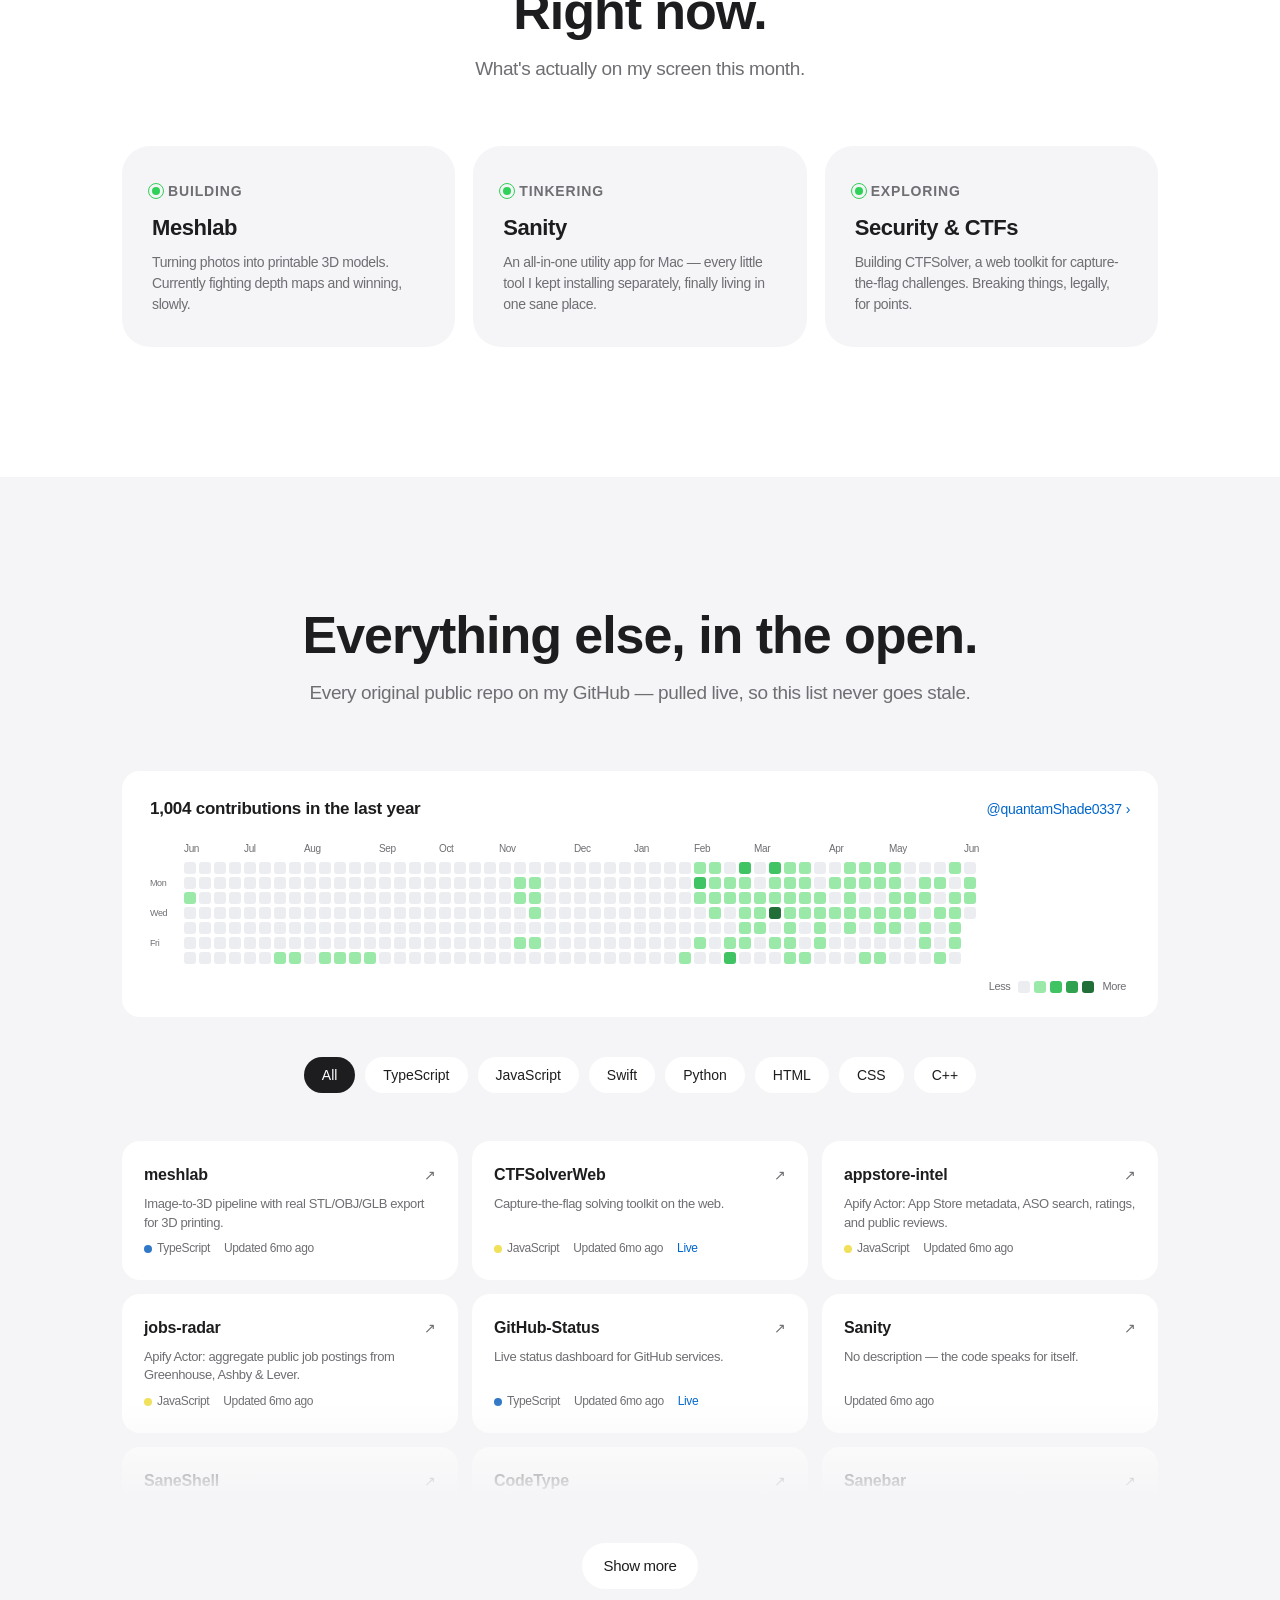
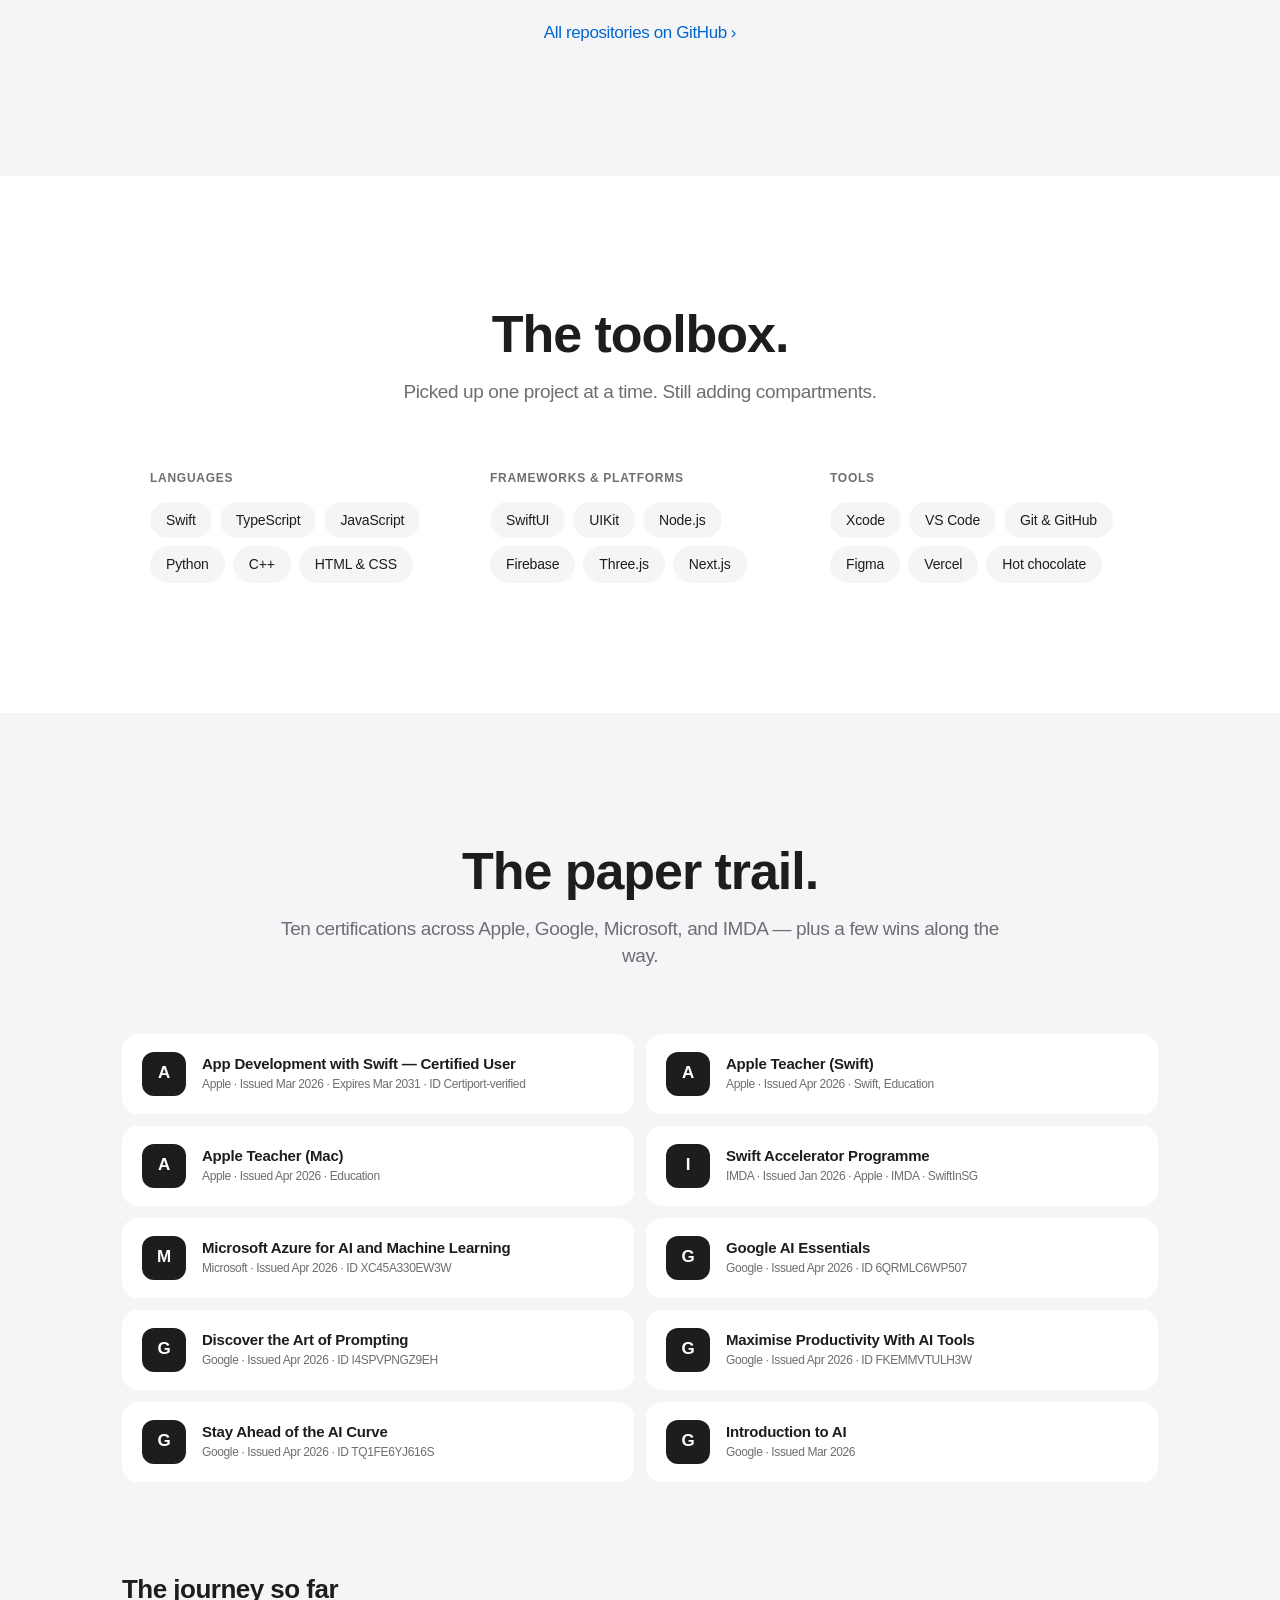
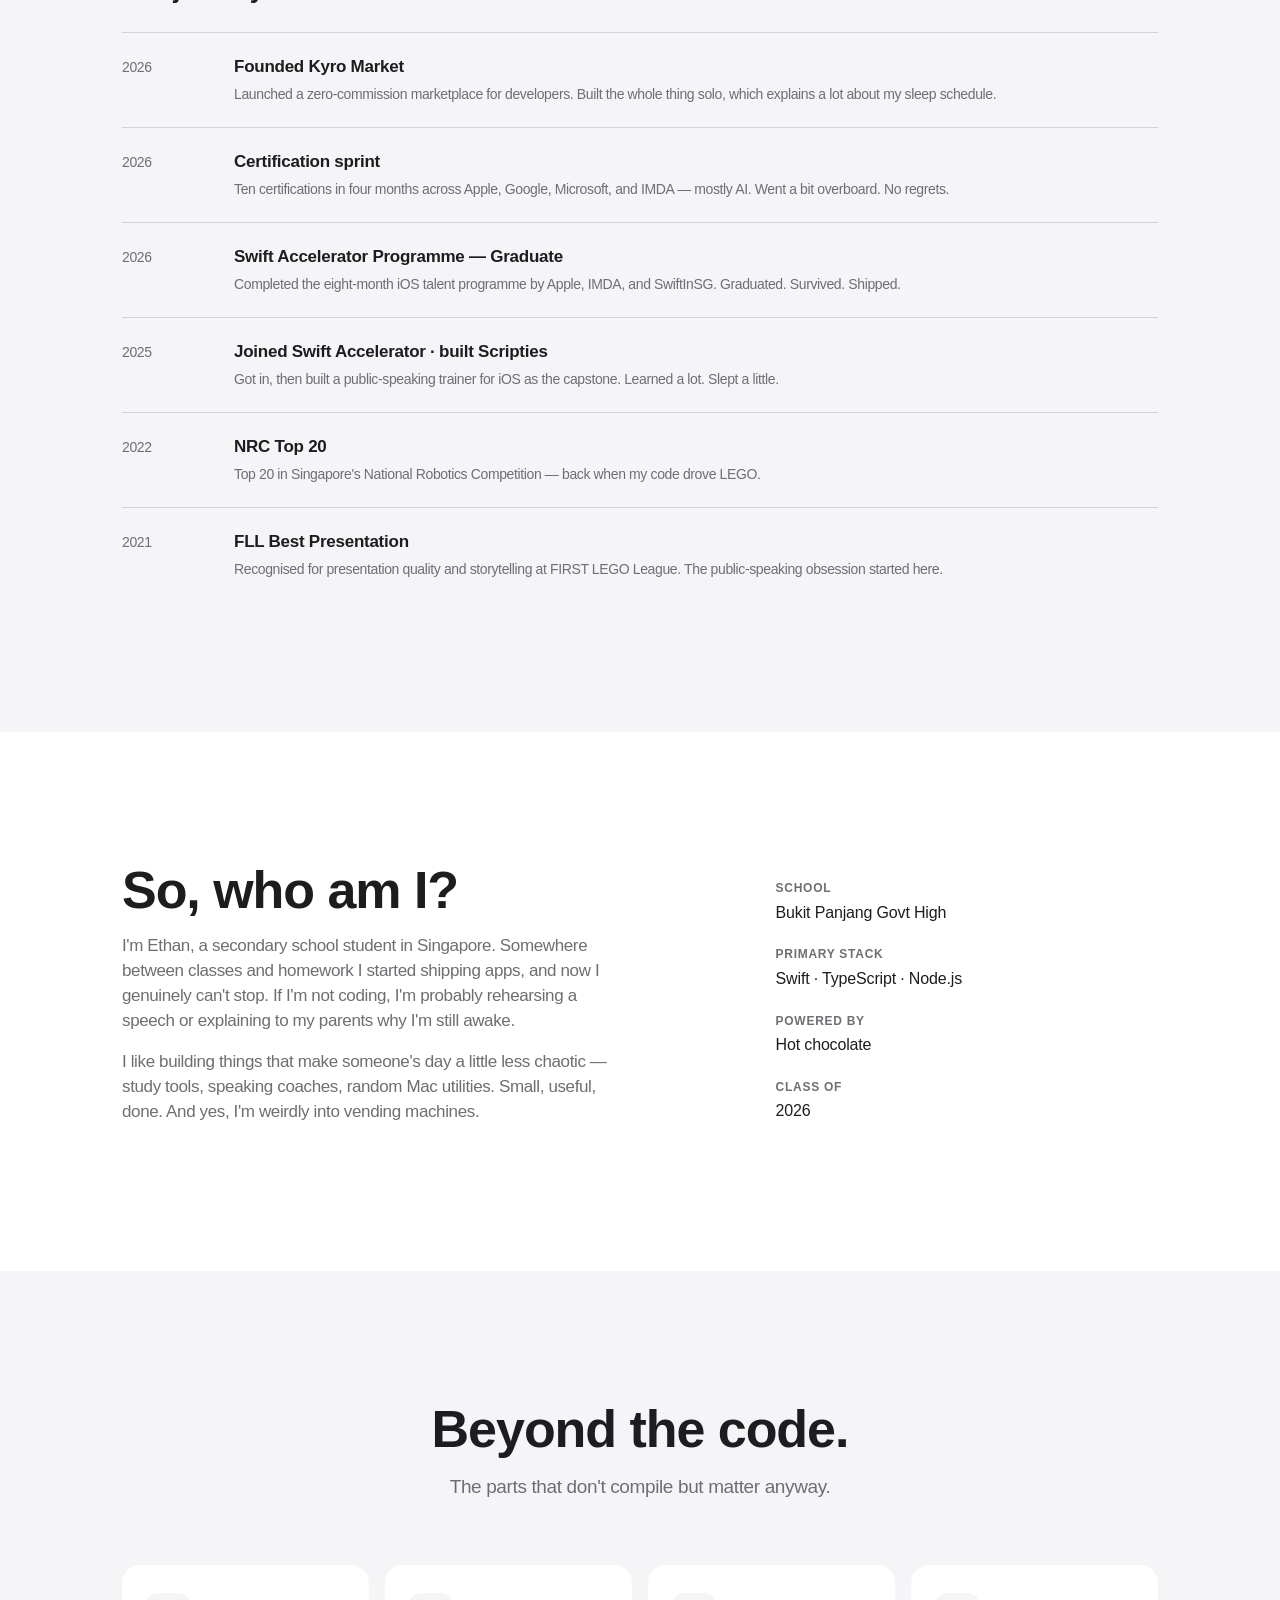
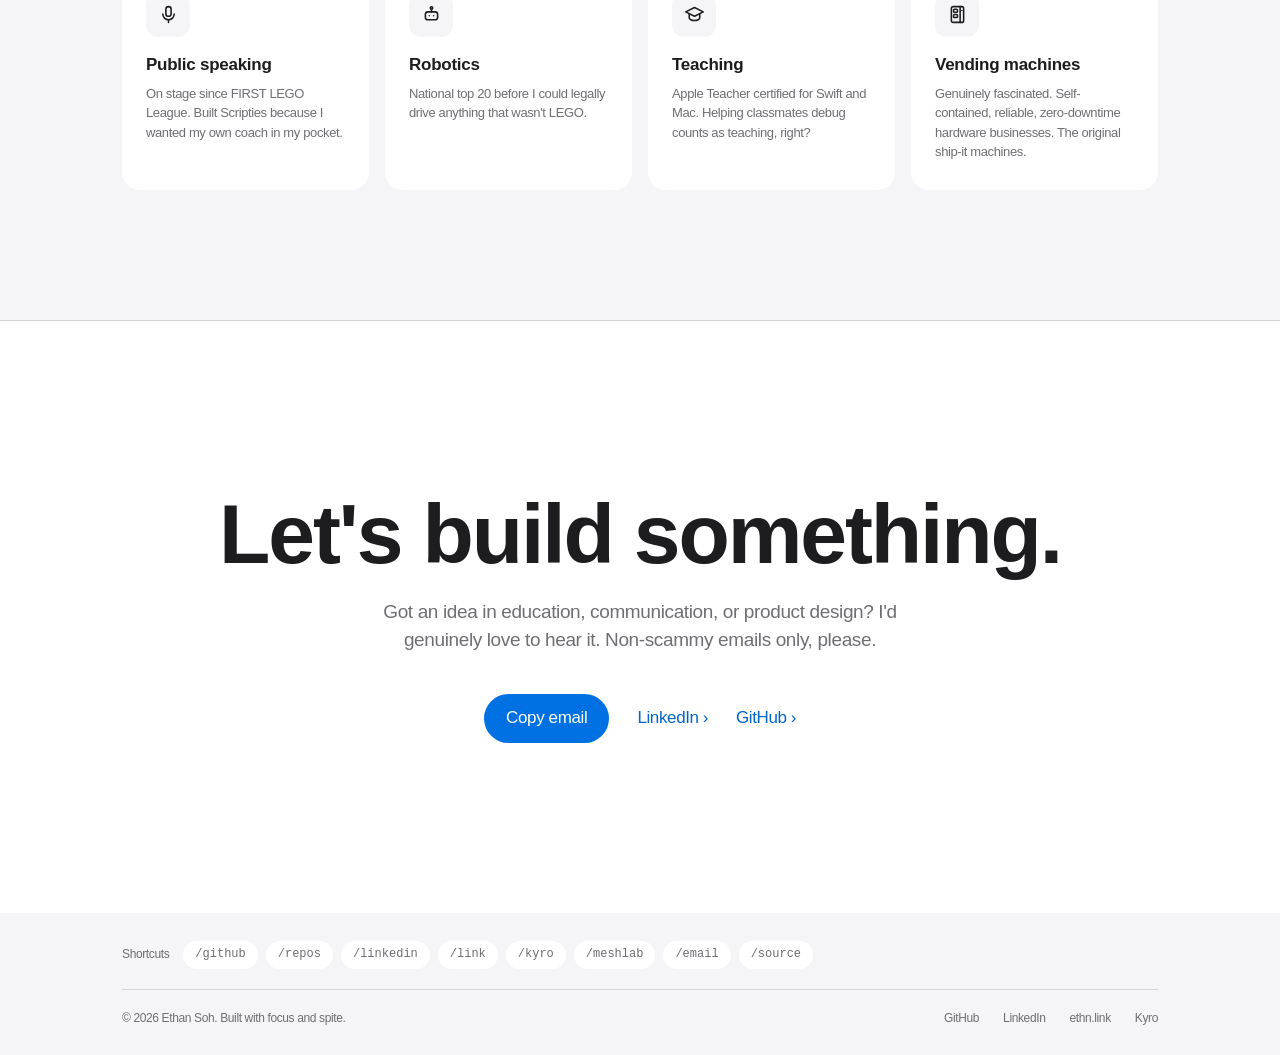
==== commit 268202f5: "About heading: So, who am I? Co-Authored-By: Claude Fable 5 <noreply@anthropic.com>" ====
--- a/index.html
+++ b/index.html
@@ -303,7 +303,7 @@
     <section class="section" id="about">
       <div class="container about-grid">
         <div class="about-copy">
-          <h2 class="reveal">Obligatory<br/>about section.</h2>
+          <h2 class="reveal">So, who am I?</h2>
           <p class="reveal">I'm Ethan, a secondary school student in Singapore. Somewhere between classes and homework I started shipping apps, and now I genuinely can't stop. If I'm not coding, I'm probably rehearsing a speech or explaining to my parents why I'm still awake.</p>
           <p class="reveal">I like building things that make someone's day a little less chaotic — study tools, speaking coaches, random Mac utilities. Small, useful, done. And yes, I'm weirdly into vending machines.</p>
         </div>
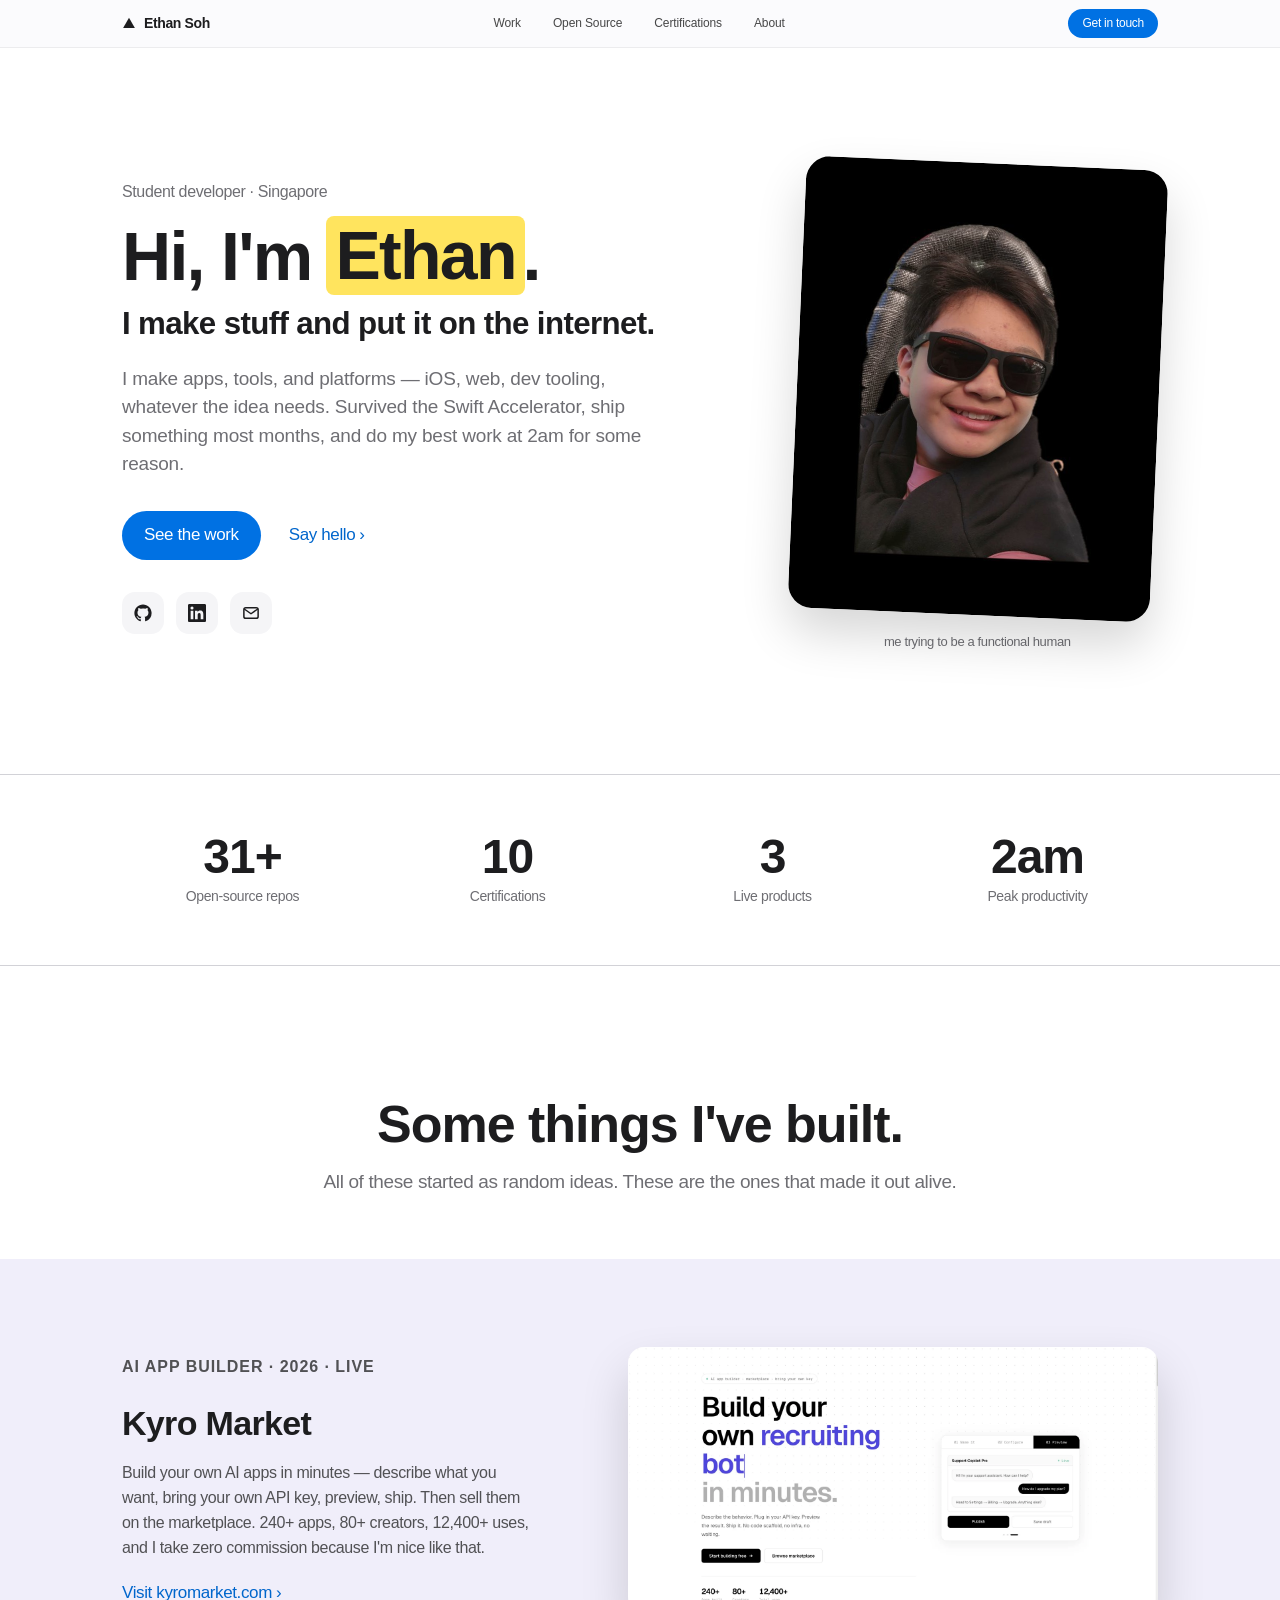
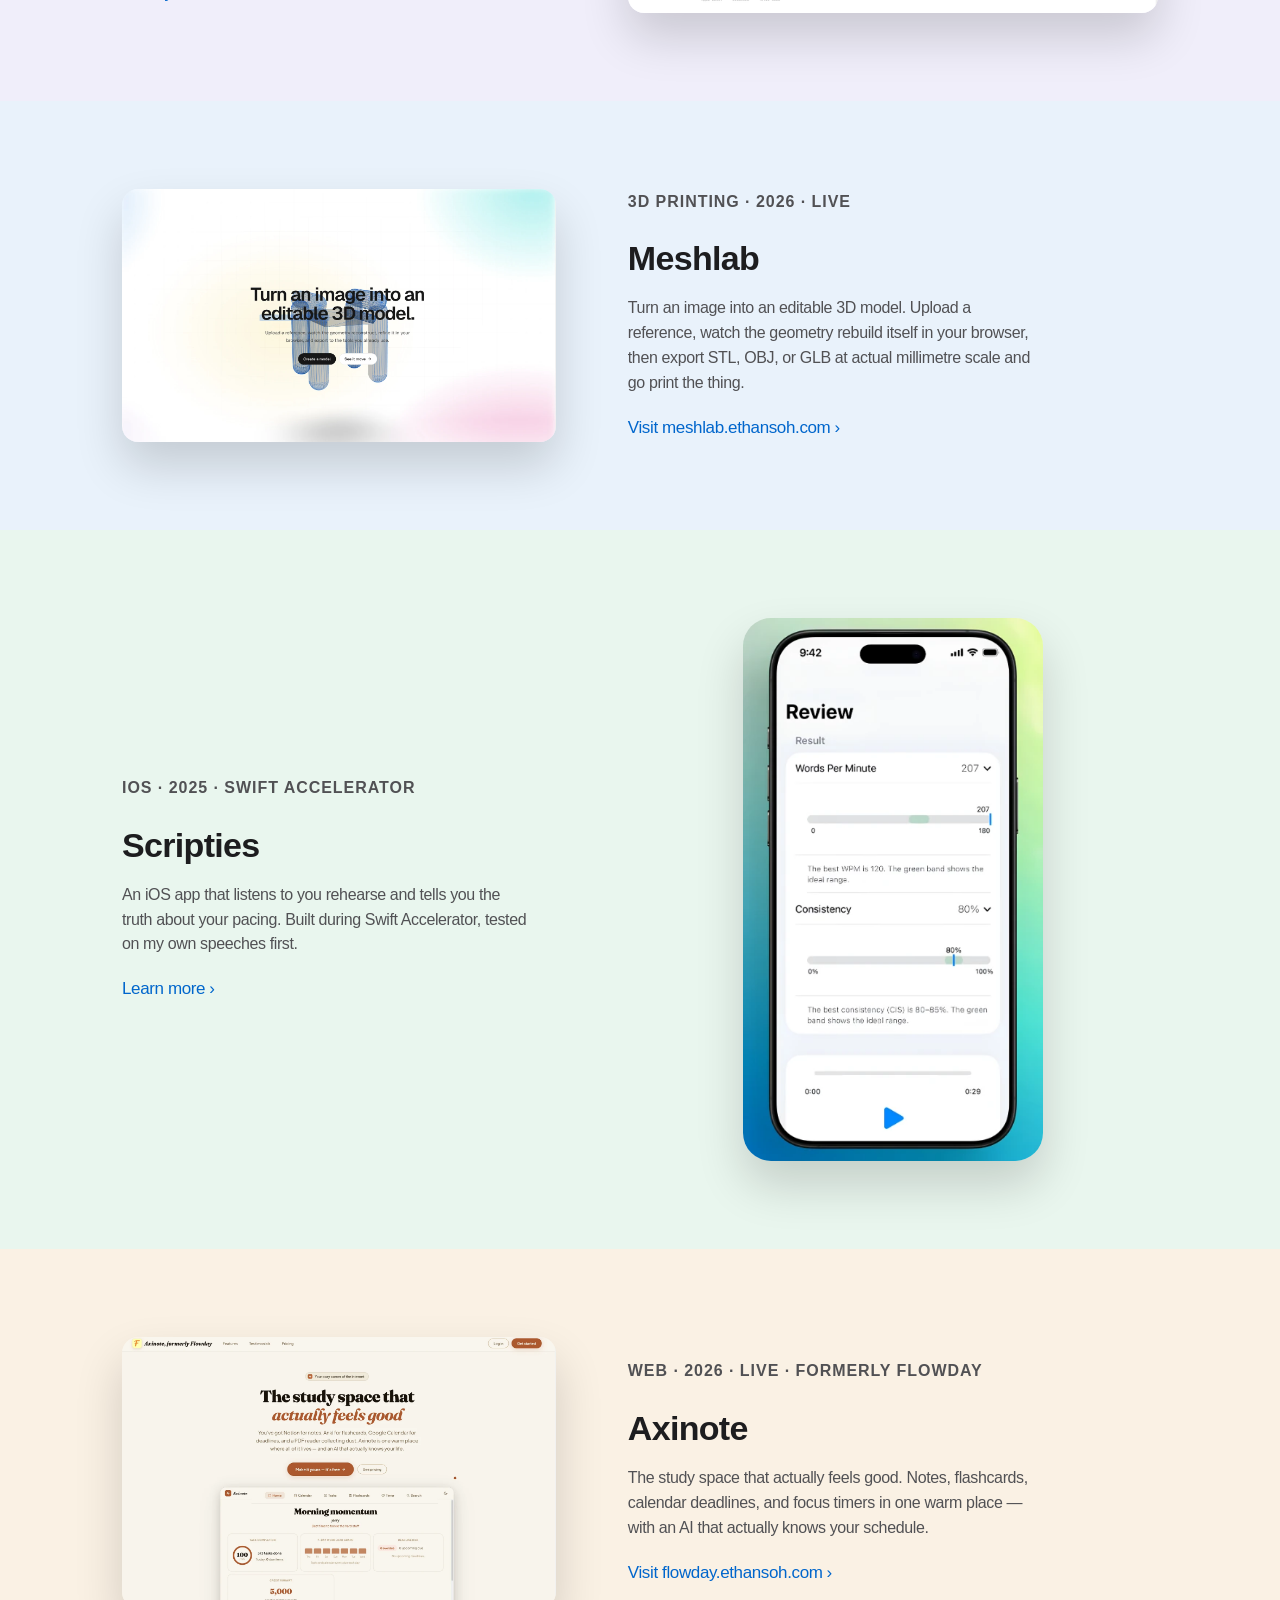
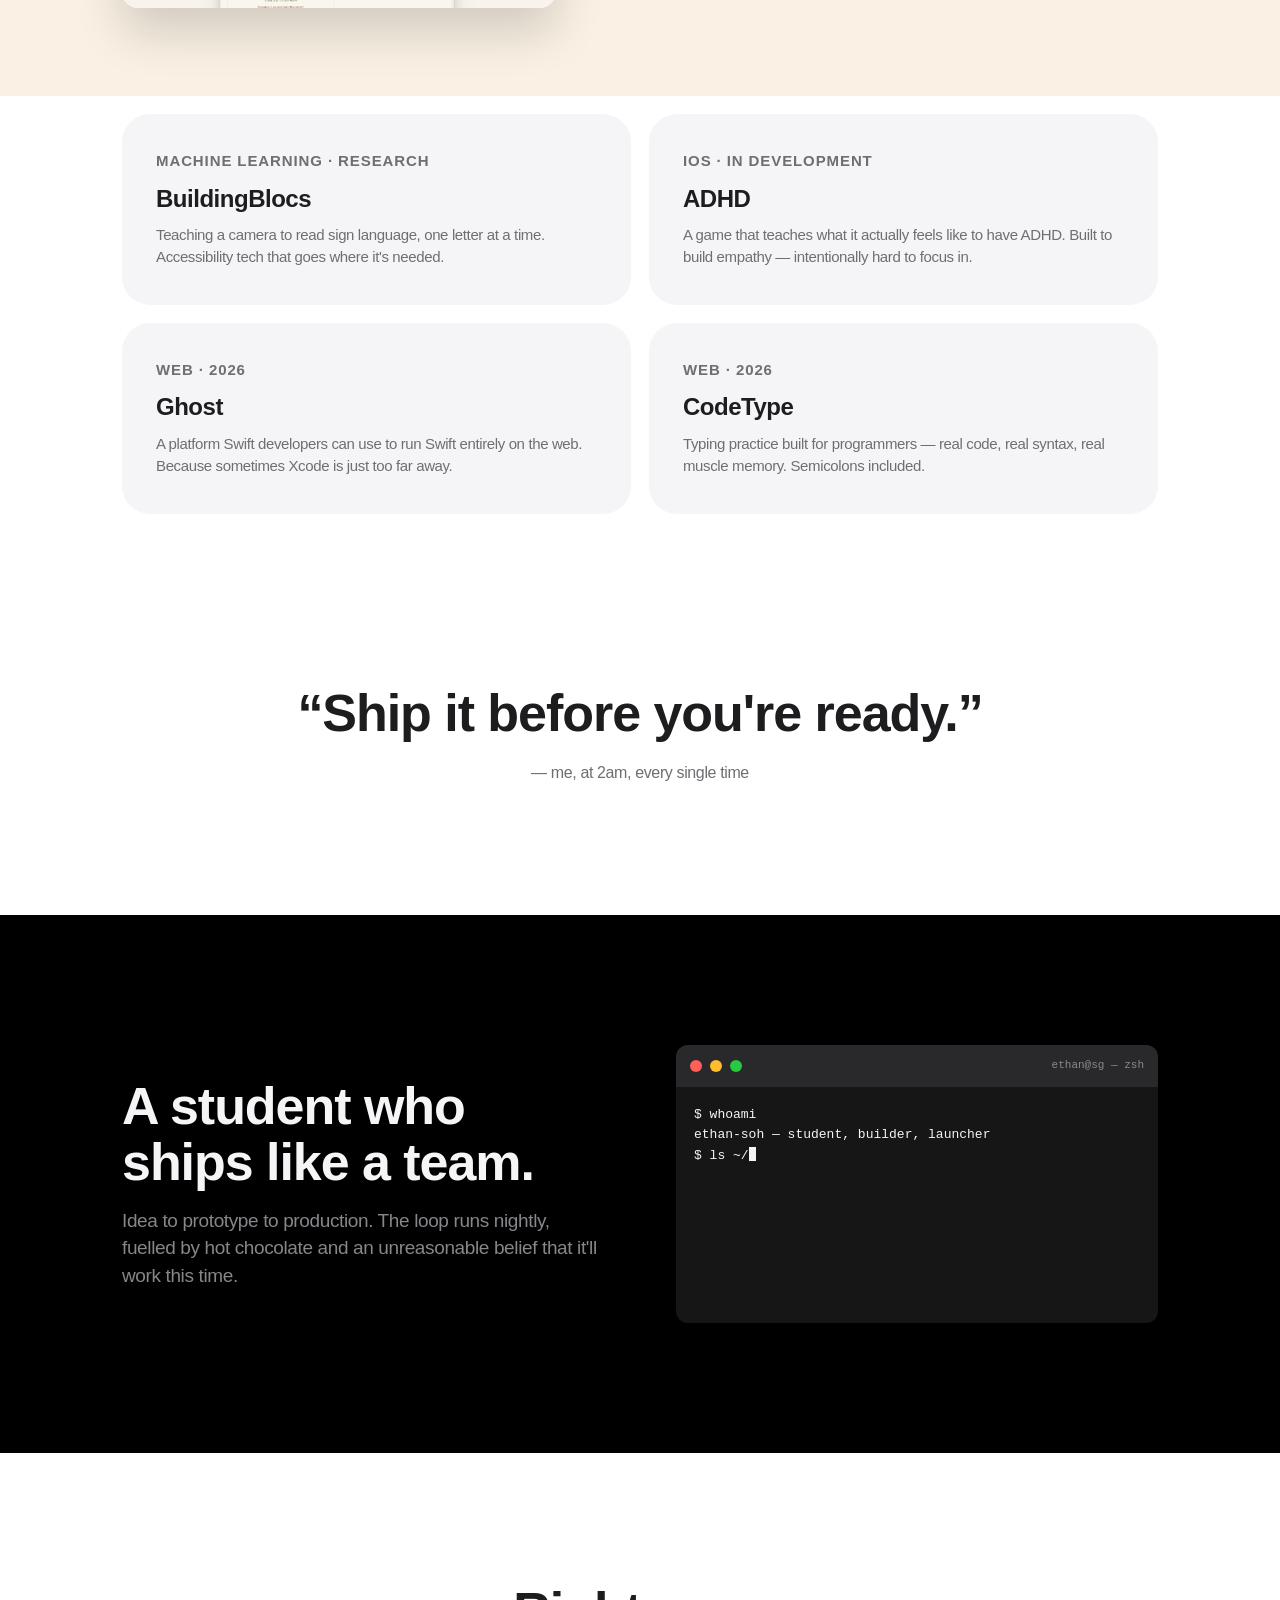
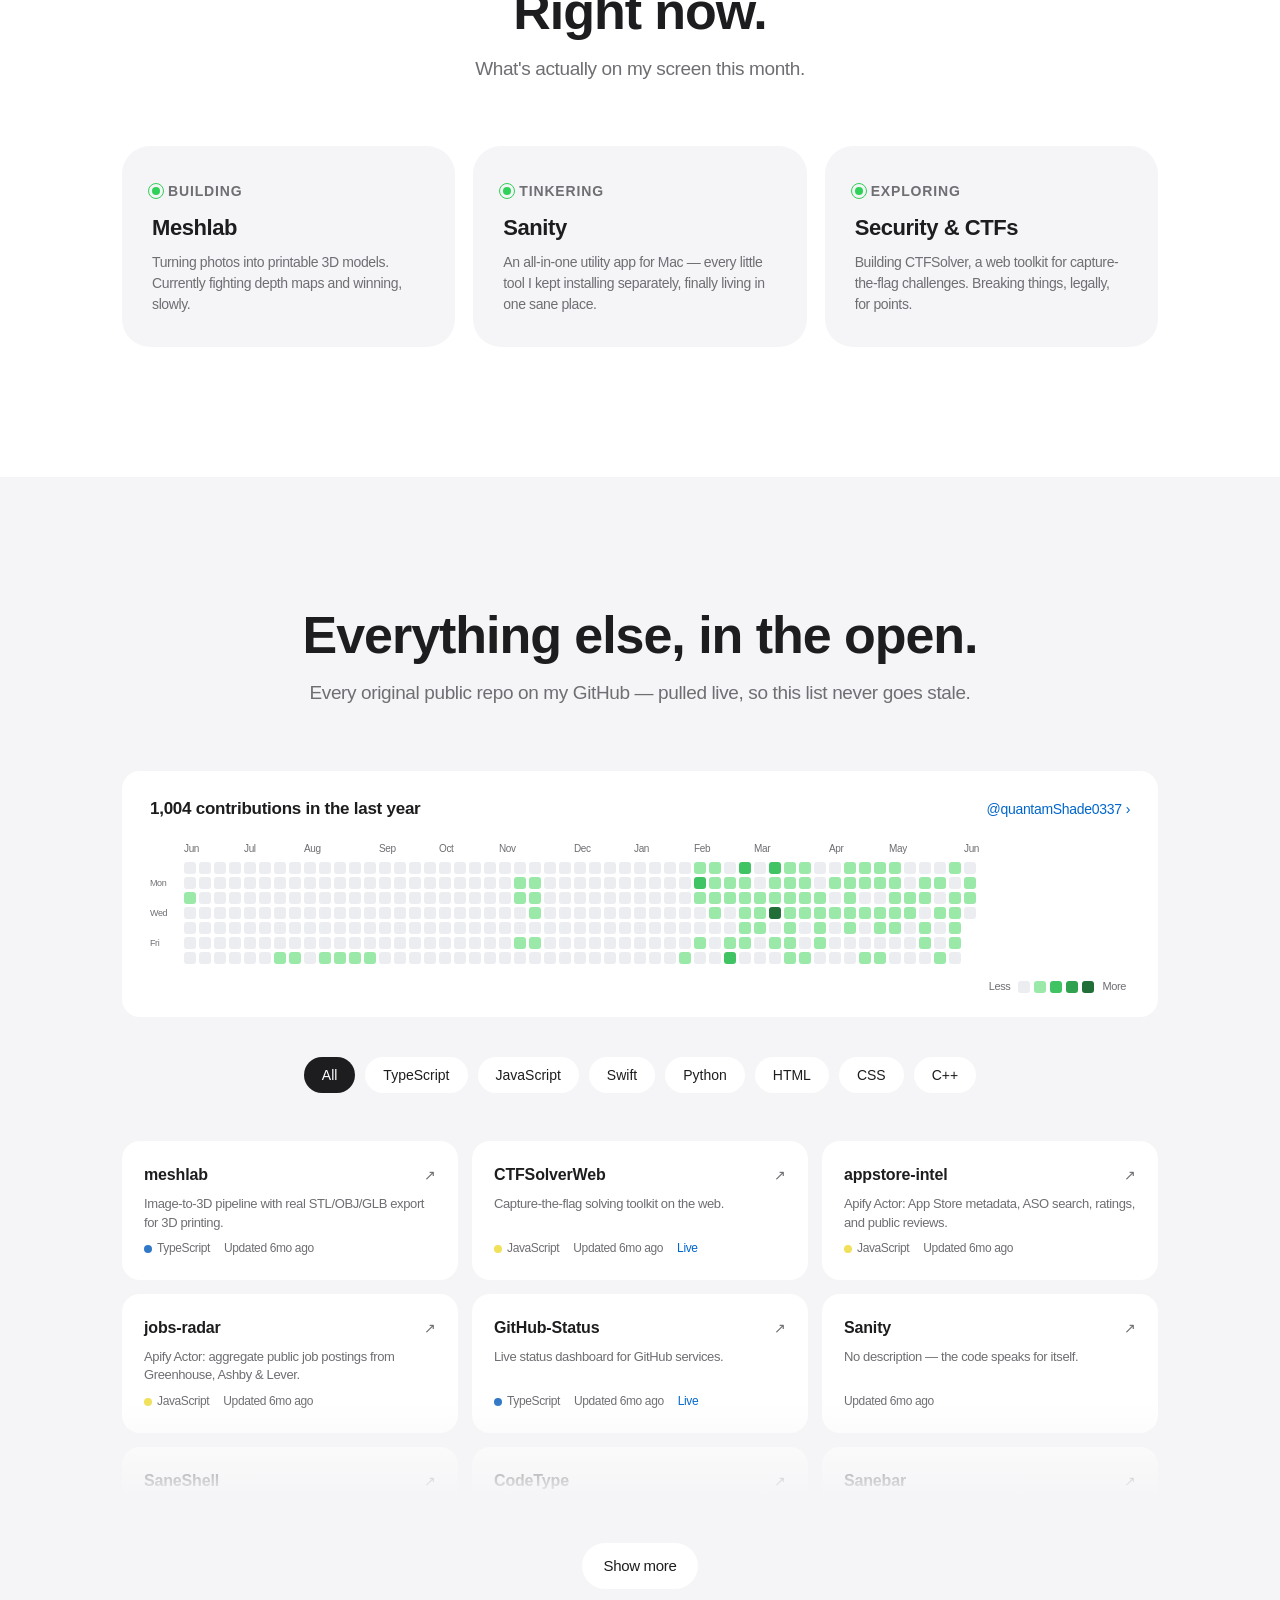
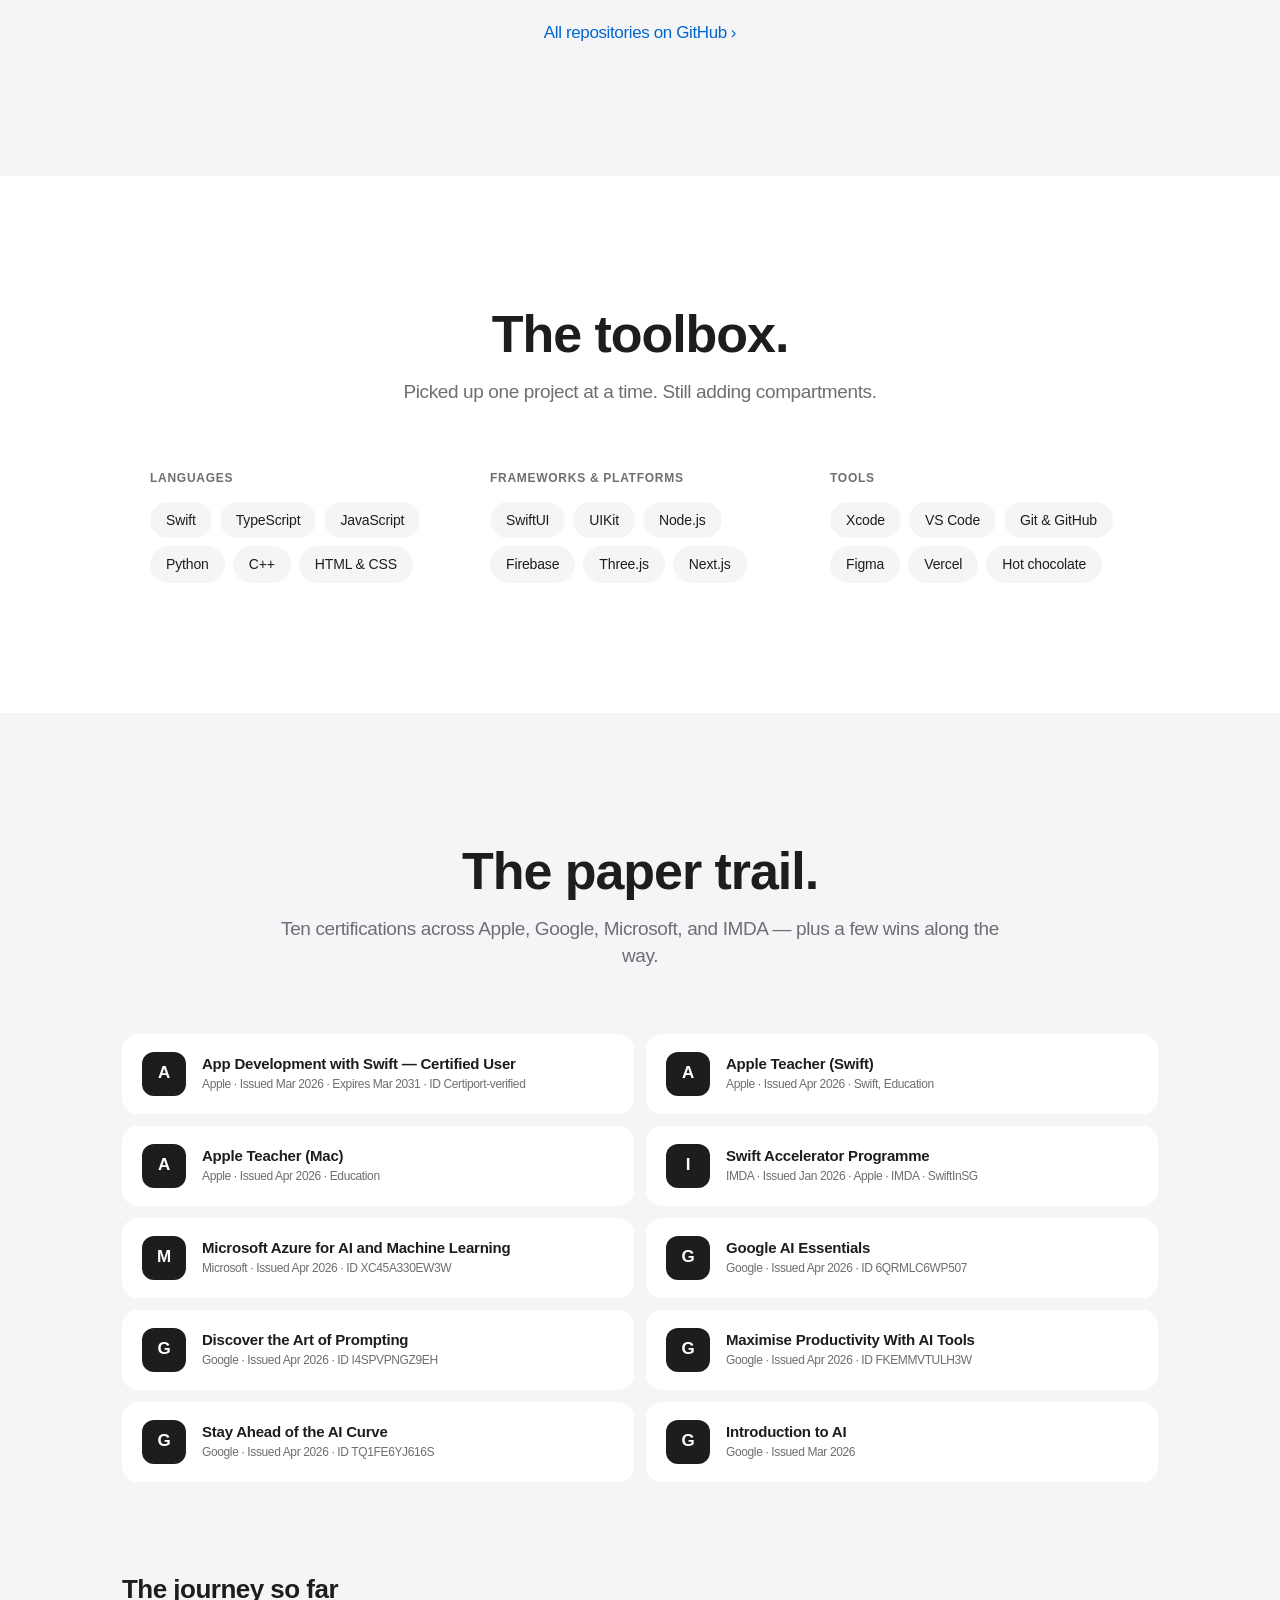
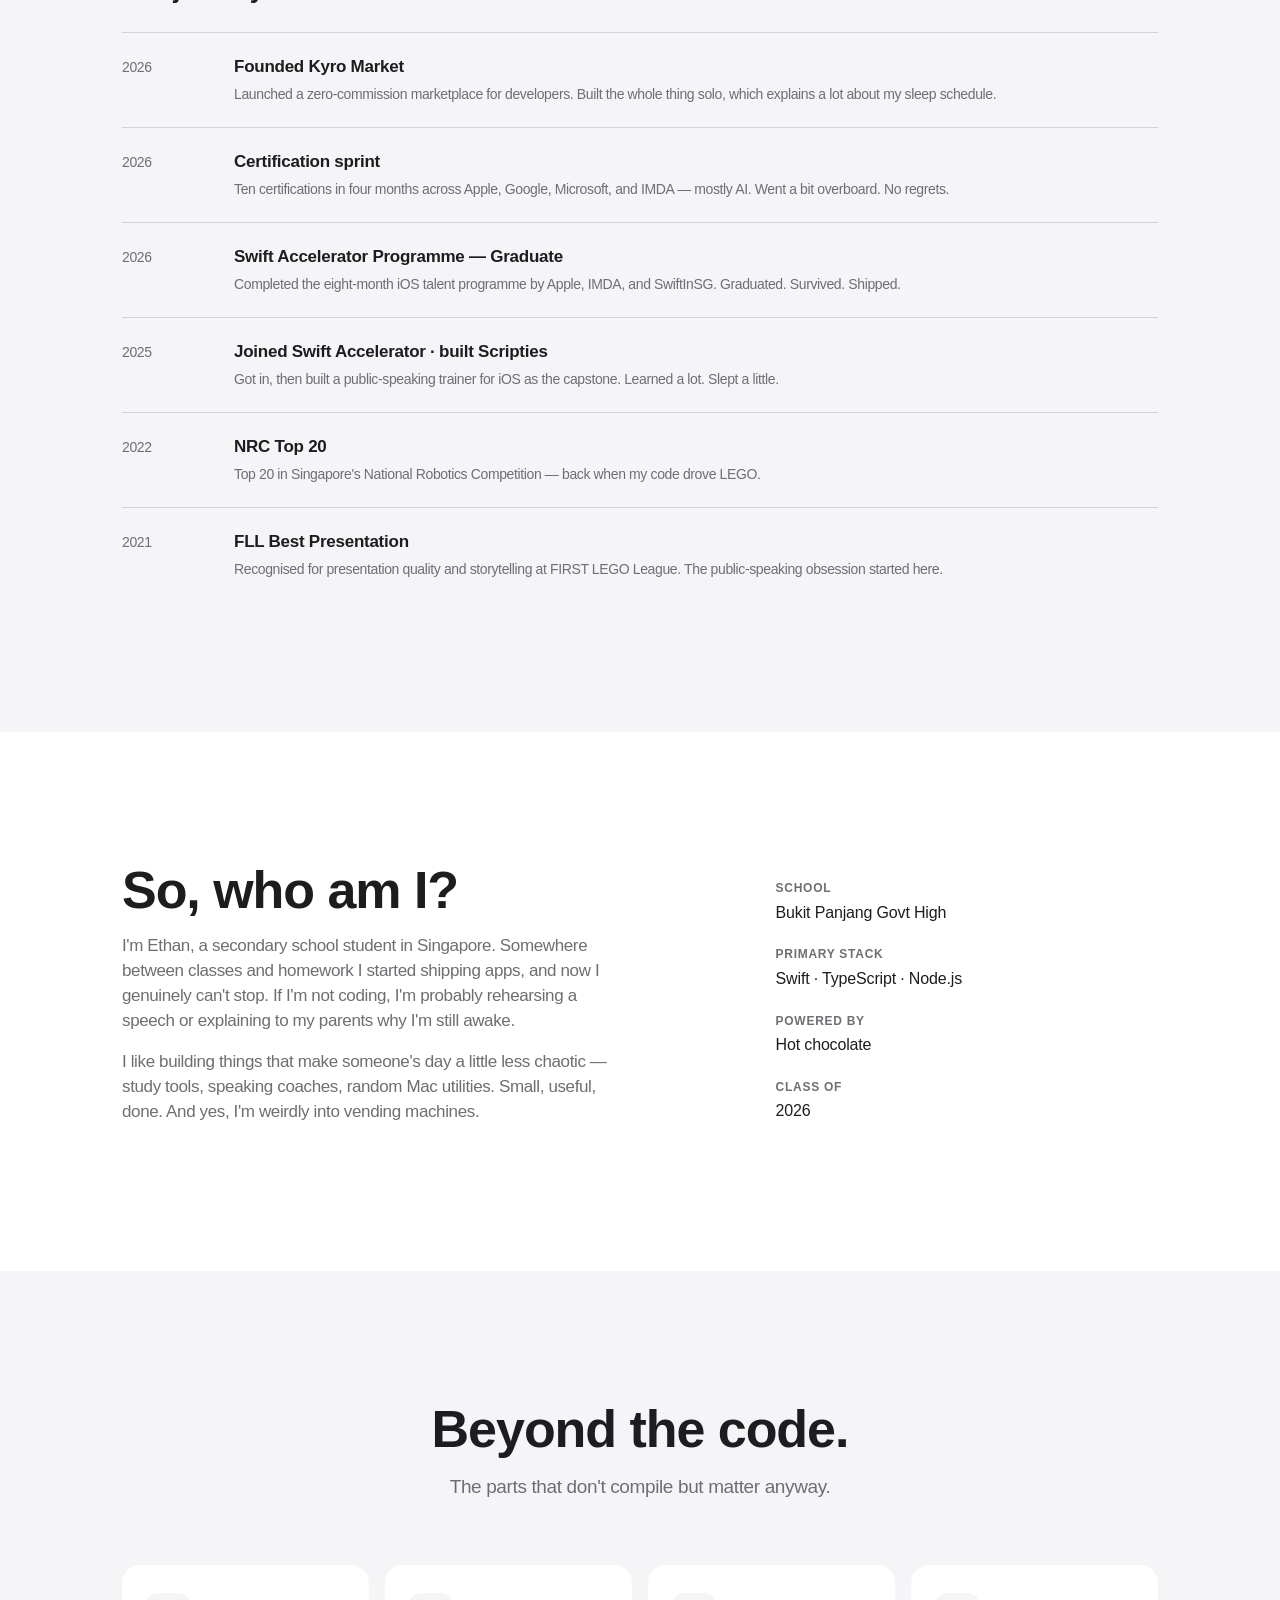
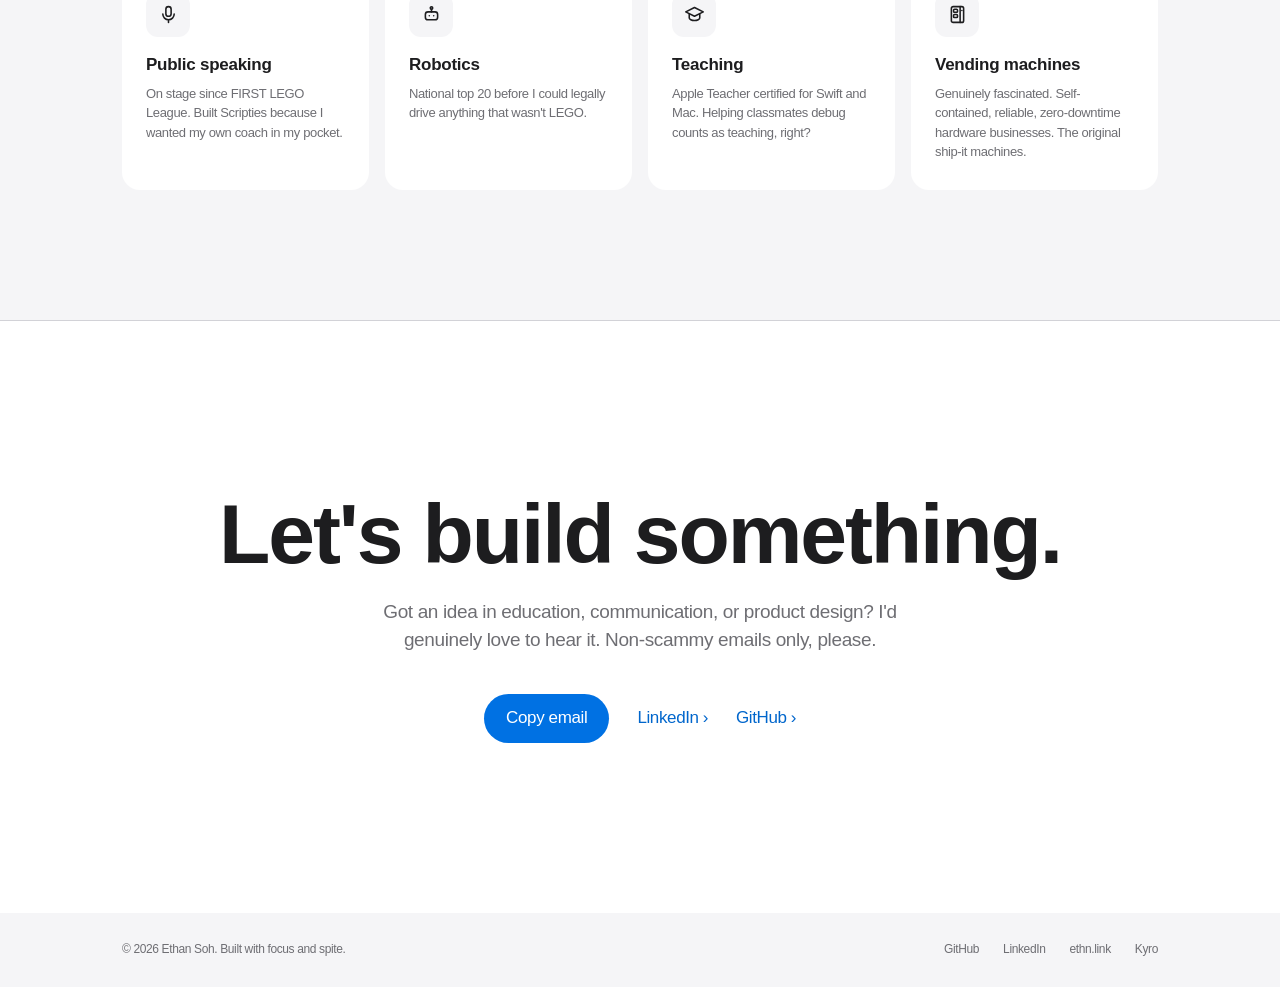
==== commit c45667e9: "final v3 push yayyyy" ====
--- a/index.html
+++ b/index.html
@@ -14,8 +14,6 @@
 </head>
 <body>
   <div class="toast" id="toast" role="status" aria-live="polite"></div>
-
-  <!-- ───────────────────────── Nav ───────────────────────── -->
   <header class="nav" id="nav">
     <div class="nav-inner">
       <a class="brand" href="#top" aria-label="Ethan Soh — home">
@@ -33,7 +31,6 @@
   </header>
 
   <main id="top">
-    <!-- ───────────────────────── Hero ───────────────────────── -->
     <section class="hero">
       <div class="container hero-grid">
         <div class="hero-copy">
@@ -66,8 +63,6 @@
         </div>
       </div>
     </section>
-
-    <!-- ───────────────────────── Stats ───────────────────────── -->
     <section class="stats">
       <div class="container stats-grid">
         <div class="stat reveal"><strong><span class="count" data-target="31">0</span>+</strong><span>Open-source repos</span></div>
@@ -76,8 +71,6 @@
         <div class="stat reveal" style="--d:.24s"><strong>2am</strong><span>Peak productivity</span></div>
       </div>
     </section>
-
-    <!-- ───────────────────────── Work ───────────────────────── -->
     <section class="section" id="work">
       <div class="container">
         <header class="section-head">
@@ -85,8 +78,6 @@
           <p class="reveal">All of these started as random ideas. These are the ones that made it out alive.</p>
         </header>
       </div>
-
-      <!-- Kyro Market — lavender -->
       <div class="project-band tint-lavender">
         <div class="container project-grid">
           <div class="project-copy reveal">
@@ -100,8 +91,6 @@
           </div>
         </div>
       </div>
-
-      <!-- Meshlab — sky -->
       <div class="project-band tint-sky">
         <div class="container project-grid flip">
           <div class="project-copy reveal">
@@ -115,8 +104,6 @@
           </div>
         </div>
       </div>
-
-      <!-- Scripties — mint -->
       <div class="project-band tint-mint">
         <div class="container project-grid">
           <div class="project-copy reveal">
@@ -130,8 +117,6 @@
           </div>
         </div>
       </div>
-
-      <!-- Axinote — cream -->
       <div class="project-band tint-cream">
         <div class="container project-grid flip">
           <div class="project-copy reveal">
@@ -145,8 +130,6 @@
           </div>
         </div>
       </div>
-
-      <!-- smaller projects -->
       <div class="container">
         <div class="mini-grid">
           <article class="mini-card reveal">
@@ -172,8 +155,6 @@
         </div>
       </div>
     </section>
-
-    <!-- ───────────────────────── Quote ───────────────────────── -->
     <section class="quote-band">
       <div class="container">
         <blockquote class="reveal">
@@ -182,8 +163,6 @@
         </blockquote>
       </div>
     </section>
-
-    <!-- ───────────────────────── Dark band: the loop ───────────────────────── -->
     <section class="band-dark">
       <div class="container band-grid">
         <div>
@@ -196,8 +175,6 @@
         </div>
       </div>
     </section>
-
-    <!-- ───────────────────────── Right now ───────────────────────── -->
     <section class="section" id="now">
       <div class="container">
         <header class="section-head">
@@ -223,8 +200,6 @@
         </div>
       </div>
     </section>
-
-    <!-- ───────────────────────── Open source ───────────────────────── -->
     <section class="section alt" id="open-source">
       <div class="container">
         <header class="section-head">
@@ -244,8 +219,6 @@
         </p>
       </div>
     </section>
-
-    <!-- ───────────────────────── Toolbox ───────────────────────── -->
     <section class="section" id="toolbox">
       <div class="container">
         <header class="section-head">
@@ -274,8 +247,6 @@
         </div>
       </div>
     </section>
-
-    <!-- ───────────────────────── Gray band: certifications ───────────────────────── -->
     <section class="band-gray" id="certs">
       <div class="container">
         <header class="section-head">
@@ -298,8 +269,6 @@
         </div>
       </div>
     </section>
-
-    <!-- ───────────────────────── About ───────────────────────── -->
     <section class="section" id="about">
       <div class="container about-grid">
         <div class="about-copy">
@@ -315,8 +284,6 @@
         </dl>
       </div>
     </section>
-
-    <!-- ───────────────────────── Beyond the code ───────────────────────── -->
     <section class="section alt" id="beyond">
       <div class="container">
         <header class="section-head">
@@ -355,8 +322,6 @@
         </div>
       </div>
     </section>
-
-    <!-- ───────────────────────── Contact ───────────────────────── -->
     <section class="contact" id="contact">
       <div class="container contact-inner">
         <h2 class="reveal">Let's build something.</h2>
@@ -371,26 +336,13 @@
   </main>
 
   <footer class="footer">
-    <div class="container">
-      <div class="footer-shortcuts">
-        <span>Shortcuts</span>
-        <a href="/github">/github</a>
-        <a href="/repos">/repos</a>
-        <a href="/linkedin">/linkedin</a>
-        <a href="/link">/link</a>
-        <a href="/kyro">/kyro</a>
-        <a href="/meshlab">/meshlab</a>
-        <a href="/email">/email</a>
-        <a href="/source">/source</a>
-      </div>
-      <div class="footer-inner">
-        <p>© 2026 Ethan Soh. Built with focus and spite.</p>
-        <div class="footer-links">
-          <a href="https://github.com/quantamShade0337" target="_blank" rel="noopener">GitHub</a>
-          <a href="https://www.linkedin.com/in/ethan-soh-9548863a9/" target="_blank" rel="noopener">LinkedIn</a>
-          <a href="https://ethn.link" target="_blank" rel="noopener">ethn.link</a>
-          <a href="https://kyromarket.com" target="_blank" rel="noopener">Kyro</a>
-        </div>
+    <div class="container footer-inner">
+      <p>© 2026 Ethan Soh. Built with focus and spite.</p>
+      <div class="footer-links">
+        <a href="https://github.com/quantamShade0337" target="_blank" rel="noopener">GitHub</a>
+        <a href="https://www.linkedin.com/in/ethan-soh-9548863a9/" target="_blank" rel="noopener">LinkedIn</a>
+        <a href="https://ethn.link" target="_blank" rel="noopener">ethn.link</a>
+        <a href="https://kyromarket.com" target="_blank" rel="noopener">Kyro</a>
       </div>
     </div>
   </footer>
--- a/style.css
+++ b/style.css
@@ -1,10 +1,3 @@
-/* ════════════════════════════════════════════════════════════
-   Ethan Soh — portfolio
-   Apple-light foundation with a personal voice: left-aligned
-   hero, tinted project bands, CSS-drawn product mockups.
-   No gradients.
-   ════════════════════════════════════════════════════════════ */
-
 :root {
   --bg: #ffffff;
   --ink: #1d1d1f;
@@ -21,7 +14,6 @@
   --dark-ink: #f5f5f7;
   --dark-gray: #86868b;
 
-  /* project band tints (flat) */
   --tint-cream: #faf1e4;
   --tint-sky: #e9f2fb;
   --tint-mint: #e9f6ee;
@@ -40,7 +32,6 @@
   --nav-h: 48px;
 }
 
-/* ─── base ─── */
 *, *::before, *::after { box-sizing: border-box; margin: 0; padding: 0; }
 html { scroll-behavior: smooth; }
 body {
@@ -61,7 +52,6 @@
 
 .container { max-width: var(--page); margin: 0 auto; padding: 0 22px; }
 
-/* ─── toast ─── */
 .toast {
   position: fixed; bottom: 28px; left: 50%; z-index: 300;
   transform: translate(-50%, 16px); opacity: 0; pointer-events: none;
@@ -74,7 +64,6 @@
 }
 .toast.show { transform: translate(-50%, 0); opacity: 1; }
 
-/* ─── nav ─── */
 .nav {
   position: fixed; inset: 0 0 auto 0; z-index: 100;
   height: var(--nav-h);
@@ -97,7 +86,6 @@
 }
 .nav-links a:hover { color: var(--ink); }
 
-/* ─── buttons & links ─── */
 .btn {
   display: inline-flex; align-items: center; justify-content: center;
   border-radius: var(--r-pill);
@@ -121,7 +109,6 @@
 
 .cta-row { display: flex; align-items: center; gap: 28px; flex-wrap: wrap; }
 
-/* ─── hero ─── */
 .hero {
   min-height: 86svh; display: flex; align-items: center;
   padding: calc(var(--nav-h) + 72px) 0 80px;
@@ -172,14 +159,12 @@
 .hero-photo:hover img { transform: rotate(0deg) scale(1.01); }
 .photo-note { display: block; text-align: center; margin-top: 18px; font-size: 13px; color: var(--gray); }
 
-/* ─── stats ─── */
 .stats { border-top: 1px solid var(--hairline); border-bottom: 1px solid var(--hairline); padding: 56px 0; }
 .stats-grid { display: grid; grid-template-columns: repeat(4, 1fr); gap: 24px; }
 .stat { text-align: center; }
 .stat strong { display: block; font-size: 48px; font-weight: 700; letter-spacing: -.02em; line-height: 1.1; }
 .stat > span { font-size: 14px; color: var(--gray); }
 
-/* ─── sections ─── */
 .section { padding: 130px 0; }
 .section-head { text-align: center; max-width: 720px; margin: 0 auto 64px; }
 .section-head h2, .band-grid h2, .about-copy h2 {
@@ -189,7 +174,6 @@
 }
 .section-head p { font-size: 19px; line-height: 1.45; color: var(--gray); }
 
-/* ─── project bands ─── */
 .project-band { padding: 88px 0; }
 .tint-cream { background: var(--tint-cream); }
 .tint-sky { background: var(--tint-sky); }
@@ -206,7 +190,6 @@
 .card-eyebrow { font-size: 12px; font-weight: 600; letter-spacing: .06em; text-transform: uppercase; color: var(--gray); }
 .card-eyebrow.muted { font-weight: 400; text-transform: none; letter-spacing: -.01em; }
 
-/* ─── product screenshots ─── */
 .shot {
   display: block; width: 100%; height: auto; max-width: 560px; margin: 0 auto;
   border-radius: 16px;
@@ -214,7 +197,6 @@
 }
 .shot-phone { max-width: 300px; border-radius: 28px; }
 
-/* smaller projects */
 .mini-grid { display: grid; grid-template-columns: 1fr 1fr; gap: 18px; padding-top: 18px; }
 .mini-card {
   background: var(--panel); border-radius: var(--r-card-lg);
@@ -225,7 +207,6 @@
 .mini-card h3 { font-size: 24px; font-weight: 700; letter-spacing: -.02em; margin: 8px 0 8px; }
 .mini-card p { font-size: 15px; line-height: 1.5; color: var(--gray); }
 
-/* ─── quote band ─── */
 .quote-band { padding: 40px 0 130px; }
 .quote-band blockquote { text-align: center; max-width: 820px; margin: 0 auto; }
 .quote-band p {
@@ -234,7 +215,6 @@
 }
 .quote-band cite { display: block; margin-top: 18px; font-size: 16px; color: var(--gray); font-style: normal; }
 
-/* ─── right now ─── */
 .now-grid { display: grid; grid-template-columns: repeat(3, 1fr); gap: 18px; }
 .now-card {
   background: var(--panel); border-radius: var(--r-card-lg); padding: 32px 30px;
@@ -255,13 +235,11 @@
 .now-card h3 { font-size: 22px; font-weight: 700; letter-spacing: -.02em; margin-bottom: 8px; }
 .now-card p { font-size: 14px; line-height: 1.5; color: var(--gray); }
 
-/* ─── alt (soft gray) sections ─── */
 .section.alt { background: var(--panel); }
 .section.alt .repo-card, .section.alt .filter-pill, .section.alt .beyond-card { background: #fff; }
 .section.alt .repo-card:hover, .section.alt .filter-pill:hover { background: #fbfbfd; }
 .section.alt .filter-pill.active { background: var(--ink); }
 
-/* ─── toolbox ─── */
 .tool-groups { display: grid; grid-template-columns: repeat(3, 1fr); gap: 40px; max-width: 980px; margin: 0 auto; }
 .tool-group h3 {
   font-size: 12px; font-weight: 600; letter-spacing: .06em; text-transform: uppercase;
@@ -275,7 +253,6 @@
 }
 .tool-pills span:hover { background: var(--panel-hover); transform: translateY(-1px); }
 
-/* ─── beyond the code ─── */
 .beyond-grid { display: grid; grid-template-columns: repeat(4, 1fr); gap: 16px; }
 .beyond-card {
   background: #fff; border-radius: var(--r-card); padding: 28px 24px;
@@ -291,16 +268,13 @@
 .beyond-card h3 { font-size: 17px; font-weight: 700; letter-spacing: -.015em; margin-bottom: 6px; }
 .beyond-card p { font-size: 13px; line-height: 1.5; color: var(--gray); }
 
-/* ─── dark band ─── */
 .band-dark { background: var(--dark-bg); color: var(--dark-ink); padding: 130px 0; }
 .band-dark .band-lead { color: var(--dark-gray); }
 .band-grid { display: grid; grid-template-columns: 1fr 1fr; gap: 72px; align-items: center; }
 .band-lead { font-size: 19px; line-height: 1.45; }
 
-/* ─── gray band ─── */
 .band-gray { background: var(--panel); padding: 130px 0; }
 
-/* ─── terminal ─── */
 .terminal {
   border-radius: 12px; overflow: hidden;
   background: #161617; color: #f5f5f7;
@@ -319,7 +293,6 @@
 .cursor-block { display: inline-block; width: 7px; height: 14px; background: #f5f5f7; vertical-align: -2px; animation: blink 1s steps(1) infinite; }
 @keyframes blink { 50% { opacity: 0; } }
 
-/* ─── GitHub contribution graph ─── */
 .contrib-card {
   background: #fff; border-radius: var(--r-card);
   padding: 26px 28px 22px; margin-bottom: 40px;
@@ -355,7 +328,6 @@
 }
 .contrib-legend span { margin: 0 4px; }
 
-/* ─── open source ─── */
 .filter-row { display: flex; flex-wrap: wrap; justify-content: center; gap: 10px; margin-bottom: 48px; }
 .filter-pill {
   font-size: 14px; color: var(--ink);
@@ -383,7 +355,6 @@
 .lang-dot { width: 8px; height: 8px; border-radius: 50%; display: inline-block; margin-right: 5px; vertical-align: -1px; }
 .repo-live { color: var(--link); cursor: pointer; }
 .repo-live:hover { text-decoration: underline; }
-/* collapsed grid clips mid-row-3; the overlay fades the peeking cards out */
 .repo-clipbox { position: relative; overflow: hidden; }
 .repo-clipbox::after {
   content: ""; position: absolute; left: 0; right: 0; bottom: 0; height: 110px;
@@ -397,7 +368,6 @@
 .btn-white:hover { background: #fbfbfd; }
 .repo-foot { margin-top: 32px; text-align: center; }
 
-/* ─── certifications (compact chips) ─── */
 .cert-grid { display: grid; grid-template-columns: 1fr 1fr; gap: 12px; }
 .cert-card {
   display: flex; align-items: center; gap: 16px;
@@ -426,14 +396,12 @@
 .timeline strong { font-size: 17px; font-weight: 600; letter-spacing: -.015em; display: block; margin-bottom: 4px; }
 .timeline p { font-size: 14px; line-height: 1.5; color: var(--gray); }
 
-/* ─── about ─── */
 .about-grid { display: grid; grid-template-columns: 1.2fr .8fr; gap: 80px; align-items: center; }
 .about-copy > p { color: var(--gray); font-size: 17px; margin-bottom: 16px; max-width: 54ch; }
 .facts { display: grid; gap: 22px; }
 .facts dt { font-size: 12px; font-weight: 600; text-transform: uppercase; letter-spacing: .06em; color: var(--gray); margin-bottom: 3px; }
 .facts dd { font-size: 16px; font-weight: 500; letter-spacing: -.01em; }
 
-/* ─── contact ─── */
 .contact { padding: 170px 0; text-align: center; border-top: 1px solid var(--hairline); }
 .contact-inner { display: flex; flex-direction: column; align-items: center; }
 .contact h2 {
@@ -444,39 +412,22 @@
 .contact p { font-size: 19px; color: var(--gray); max-width: 560px; margin-bottom: 40px; }
 .contact .cta-row { justify-content: center; }
 
-/* ─── footer ─── */
 .footer { background: var(--panel); padding: 28px 0; }
-.footer-shortcuts {
-  display: flex; flex-wrap: wrap; align-items: center; gap: 8px;
-  padding-bottom: 20px; margin-bottom: 20px;
-  border-bottom: 1px solid var(--hairline);
-}
-.footer-shortcuts span { font-size: 12px; color: var(--gray); margin-right: 6px; }
-.footer-shortcuts a {
-  font-family: var(--mono); font-size: 12px; letter-spacing: 0;
-  color: var(--gray); background: #fff; padding: 5px 12px; border-radius: 99px;
-  transition: background .25s var(--ease), color .25s var(--ease);
-}
-.footer-shortcuts a:hover { background: var(--ink); color: #fff; }
 .footer-inner { display: flex; align-items: center; gap: 24px; flex-wrap: wrap; }
 .footer p { font-size: 12px; color: var(--gray); }
 .footer-links { display: flex; gap: 24px; margin-left: auto; }
 .footer-links a { font-size: 12px; color: var(--gray); transition: color .25s var(--ease); }
 .footer-links a:hover { color: var(--ink); }
 
-/* ─── reveal-on-scroll ─── */
 .reveal { opacity: 0; transform: translateY(22px); transition: opacity .8s var(--ease) var(--d, 0s), transform .8s var(--ease) var(--d, 0s); }
 .reveal.in { opacity: 1; transform: none; }
 
-/* ─── konami confetti ─── */
 .confetti { position: fixed; top: -24px; z-index: 400; pointer-events: none; animation: fall linear forwards; }
 @keyframes fall { to { transform: translateY(110vh) rotate(720deg); opacity: 0; } }
 
-/* ─── snapshot mode (?snap — screenshots/tests) ─── */
 .snap .reveal { opacity: 1; transform: none; transition: none; }
 .snap .hero { min-height: auto; padding-top: 140px; }
 
-/* ─── responsive ─── */
 @media (max-width: 960px) {
   .hero-grid { grid-template-columns: 1fr; gap: 48px; }
   .hero-photo { max-width: 340px; }
@@ -499,7 +450,6 @@
   .contact { padding: 120px 0; }
 }
 
-/* ─── reduced motion ─── */
 @media (prefers-reduced-motion: reduce) {
   html { scroll-behavior: auto; }
   *, *::before, *::after { animation-duration: .001s !important; animation-iteration-count: 1 !important; transition-duration: .001s !important; }
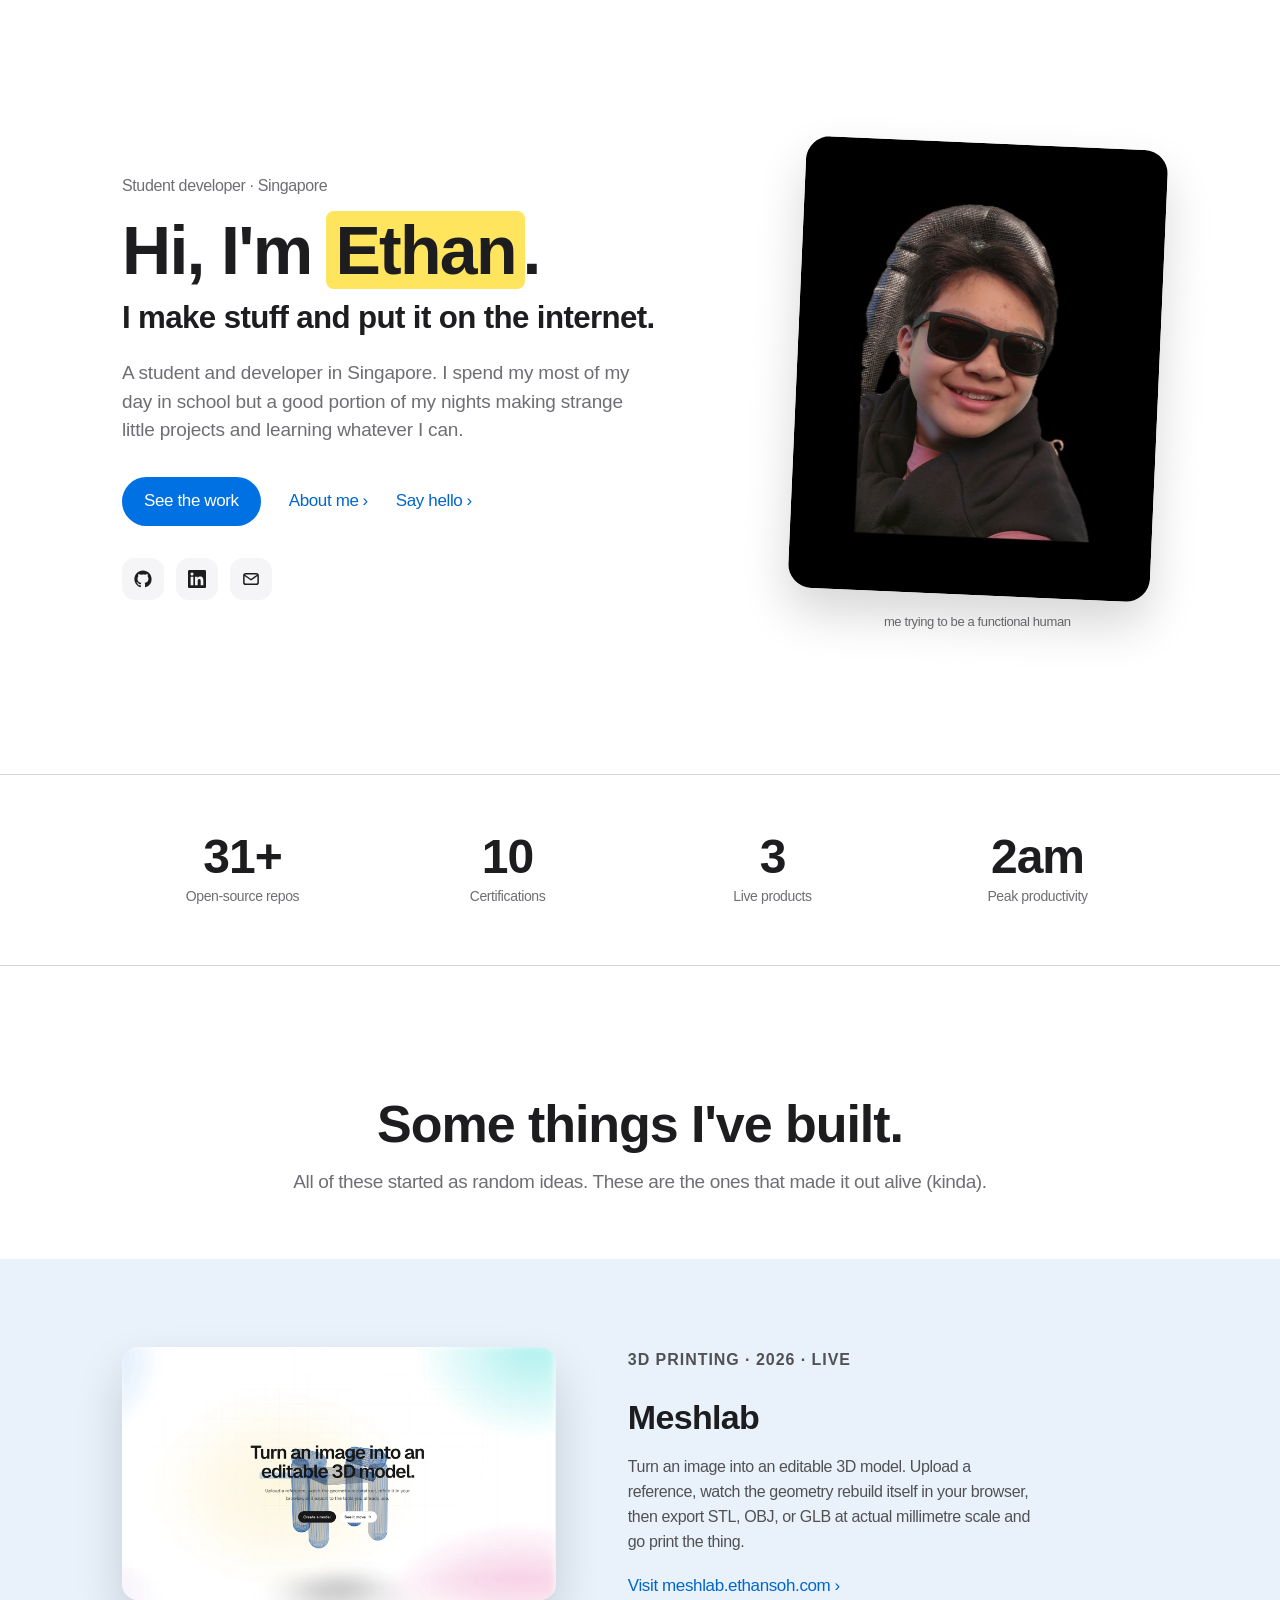
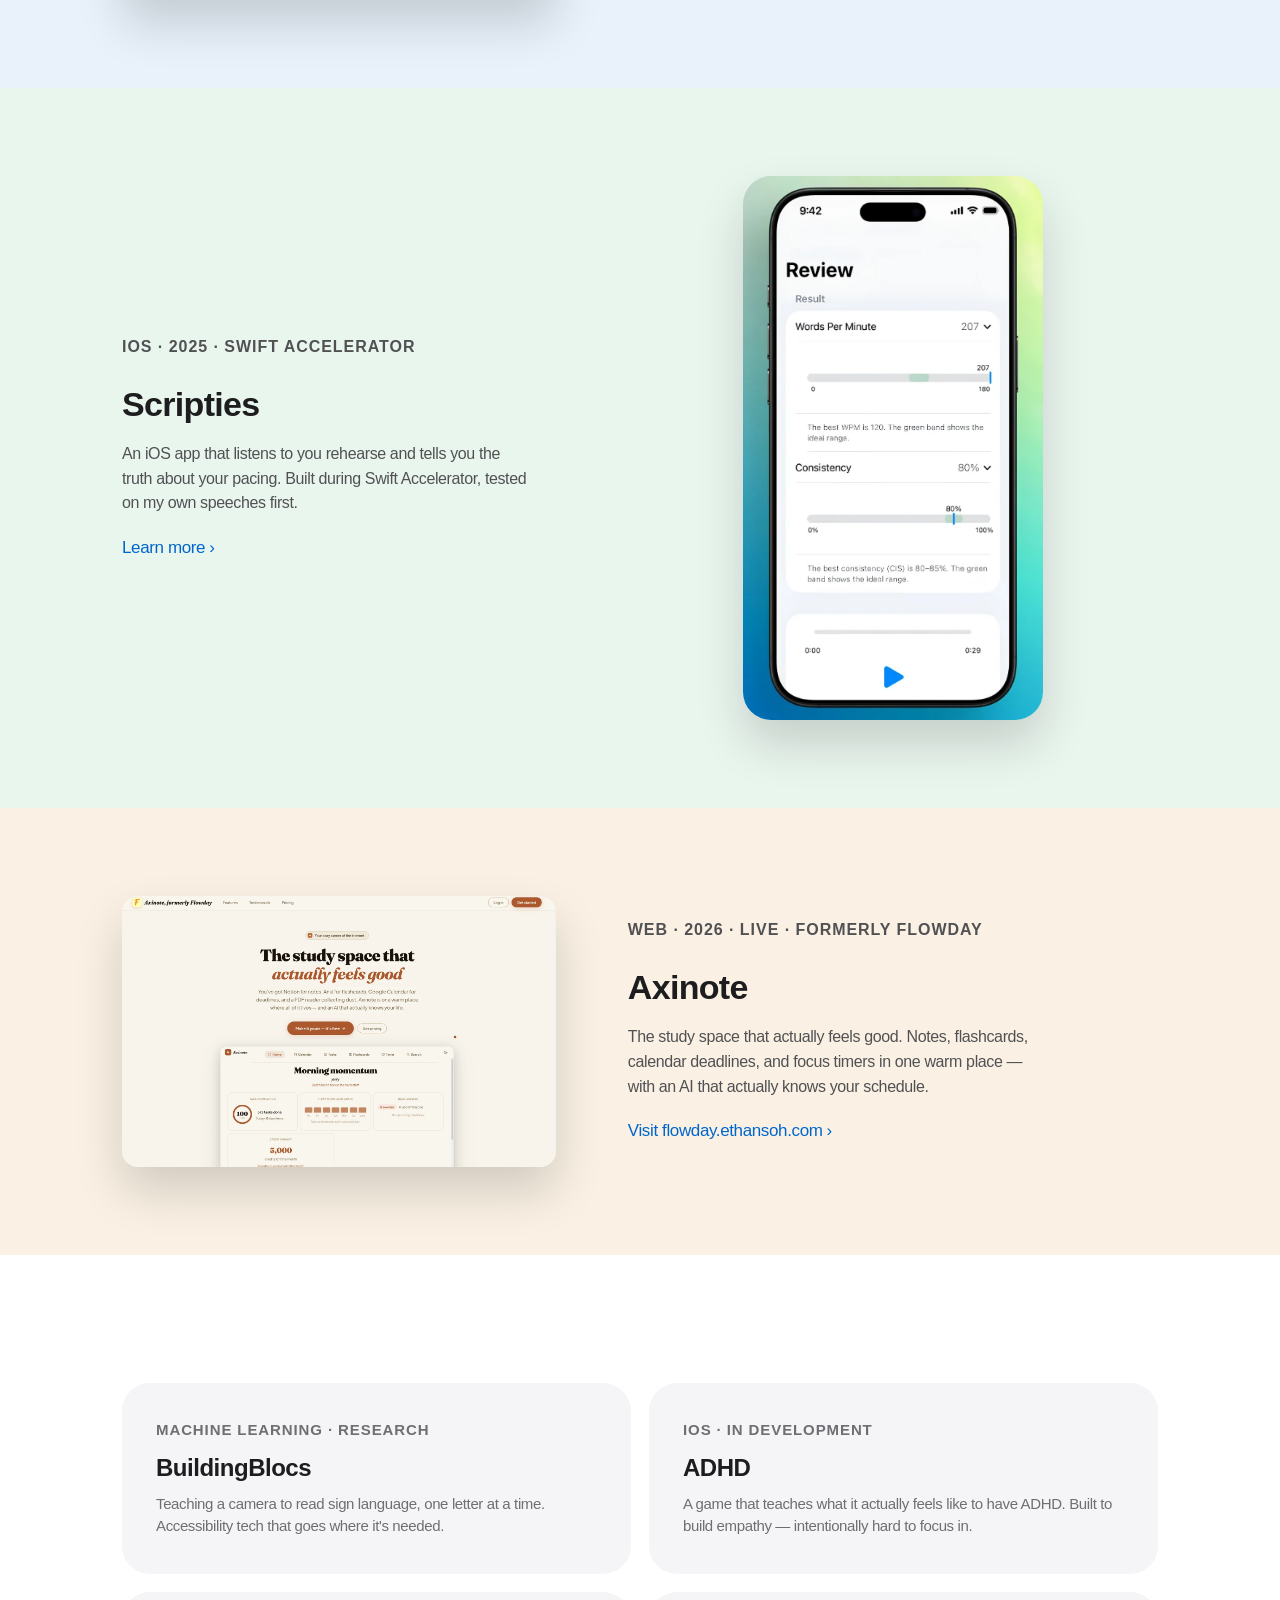
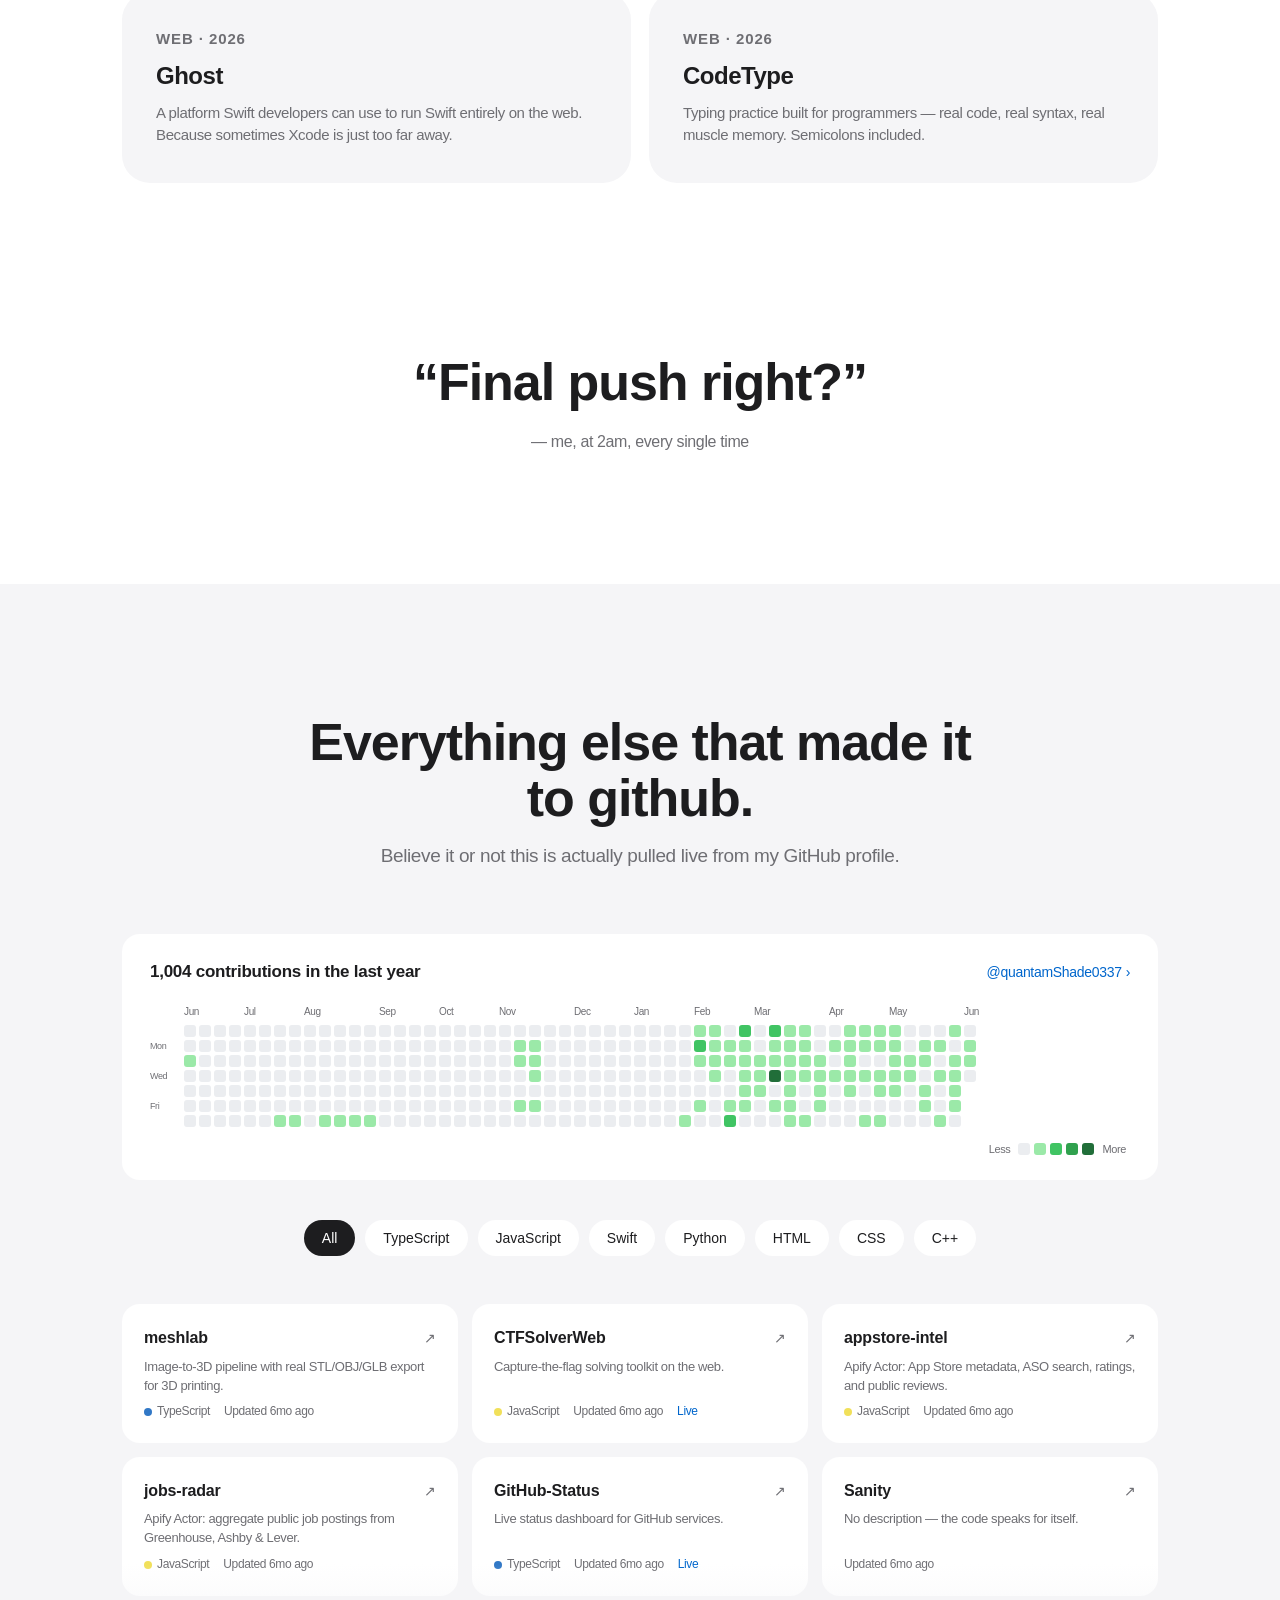
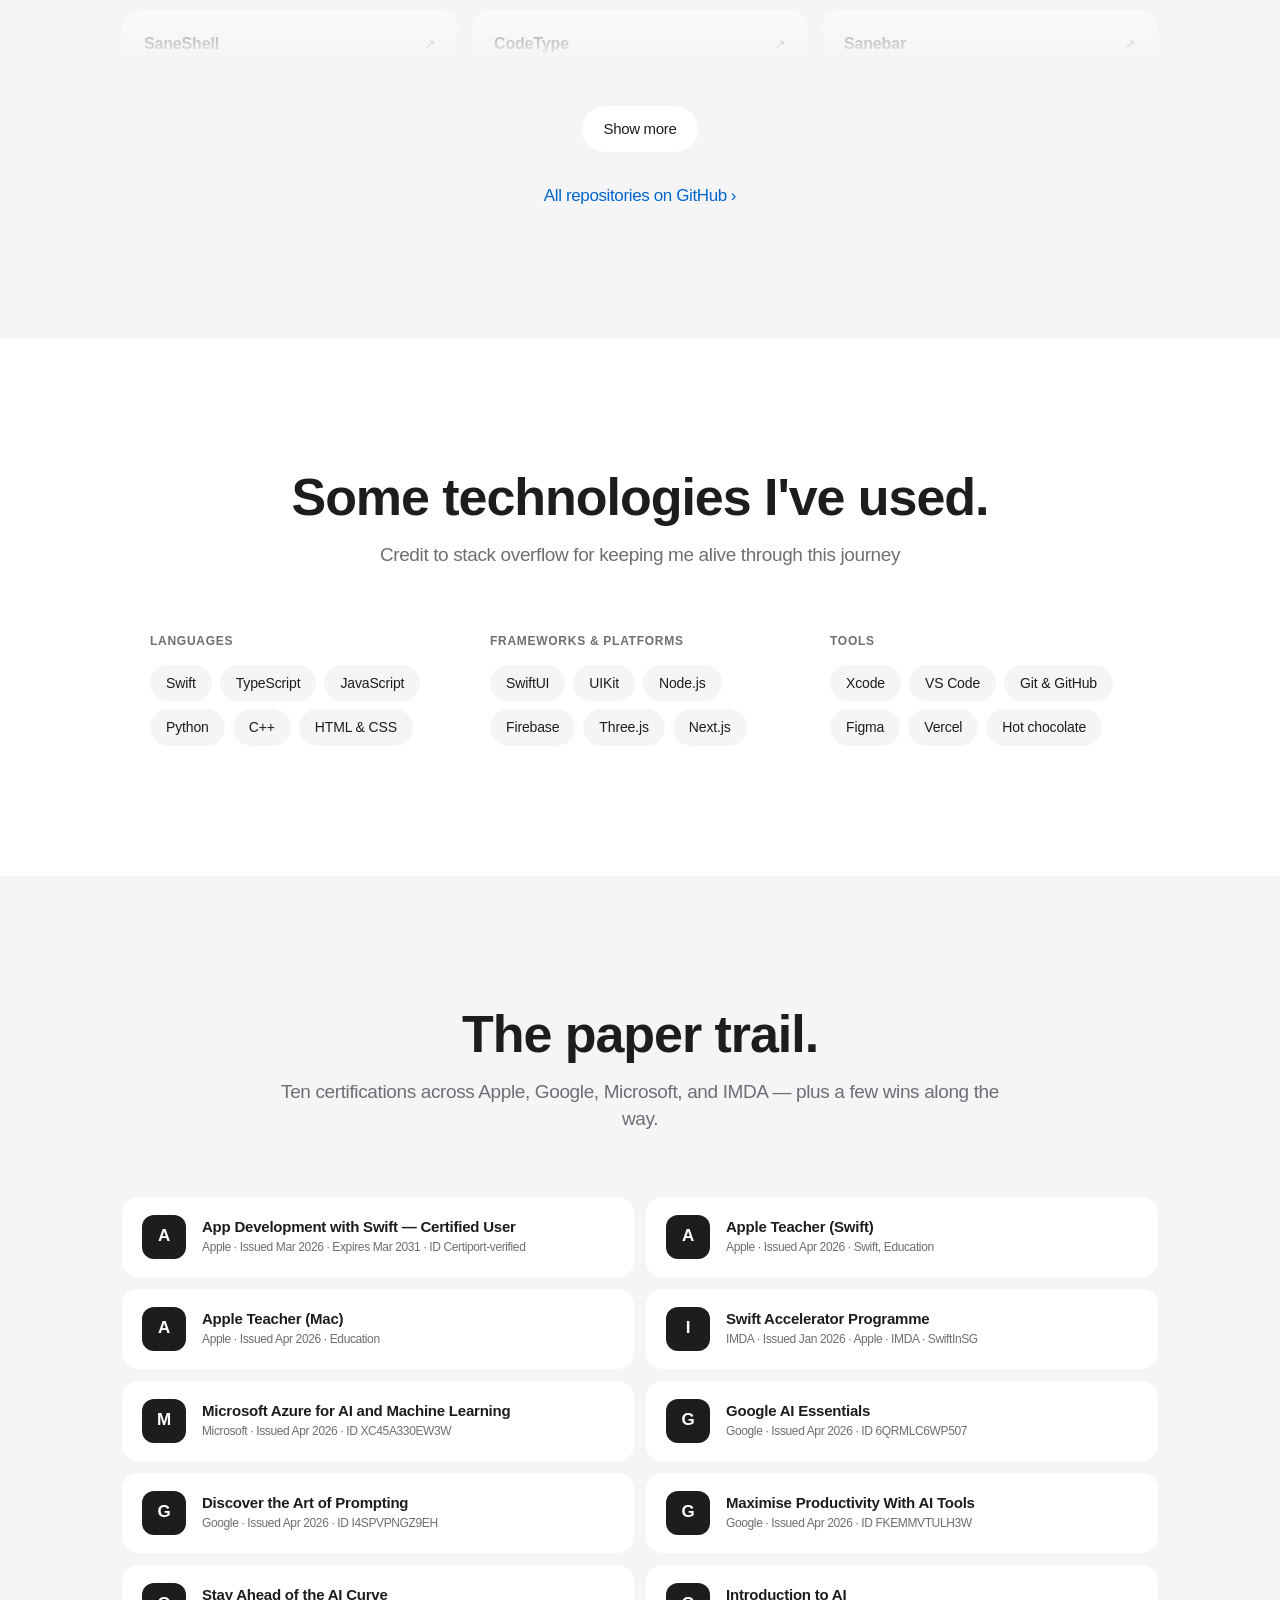
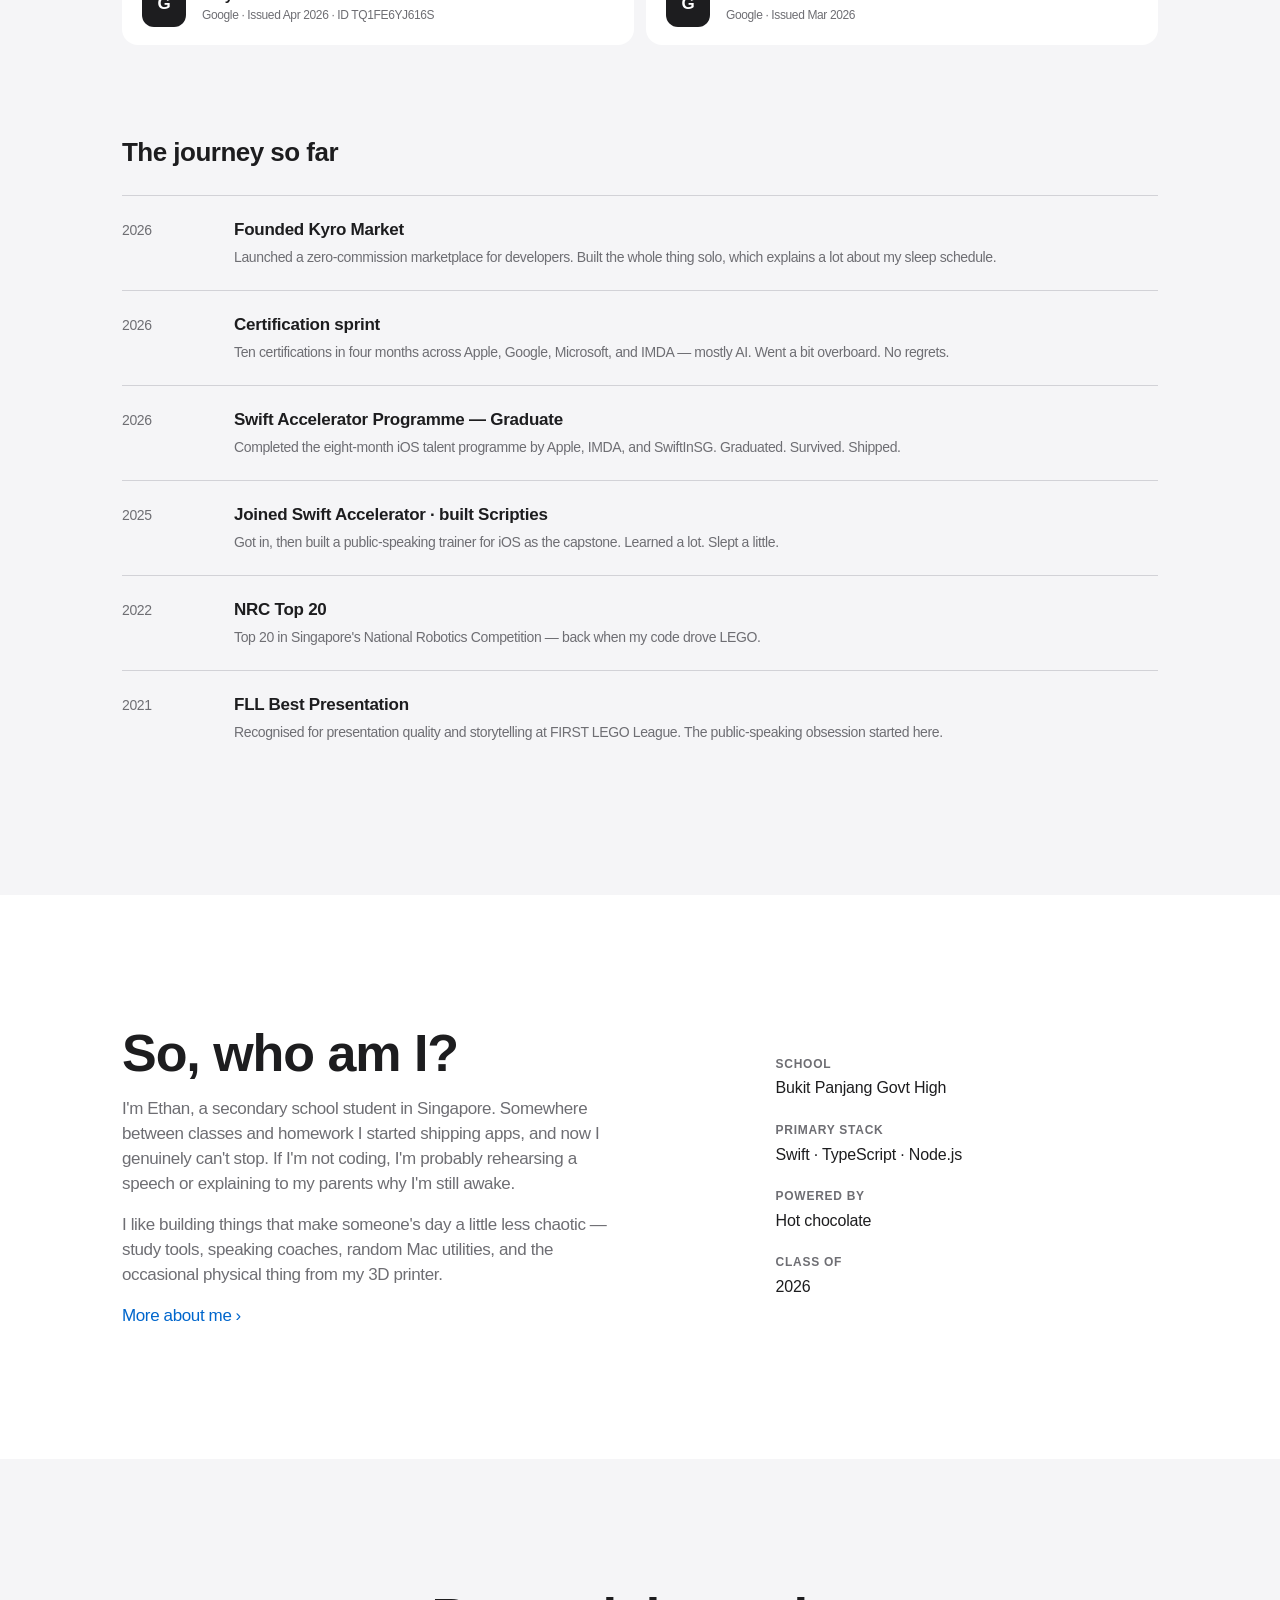
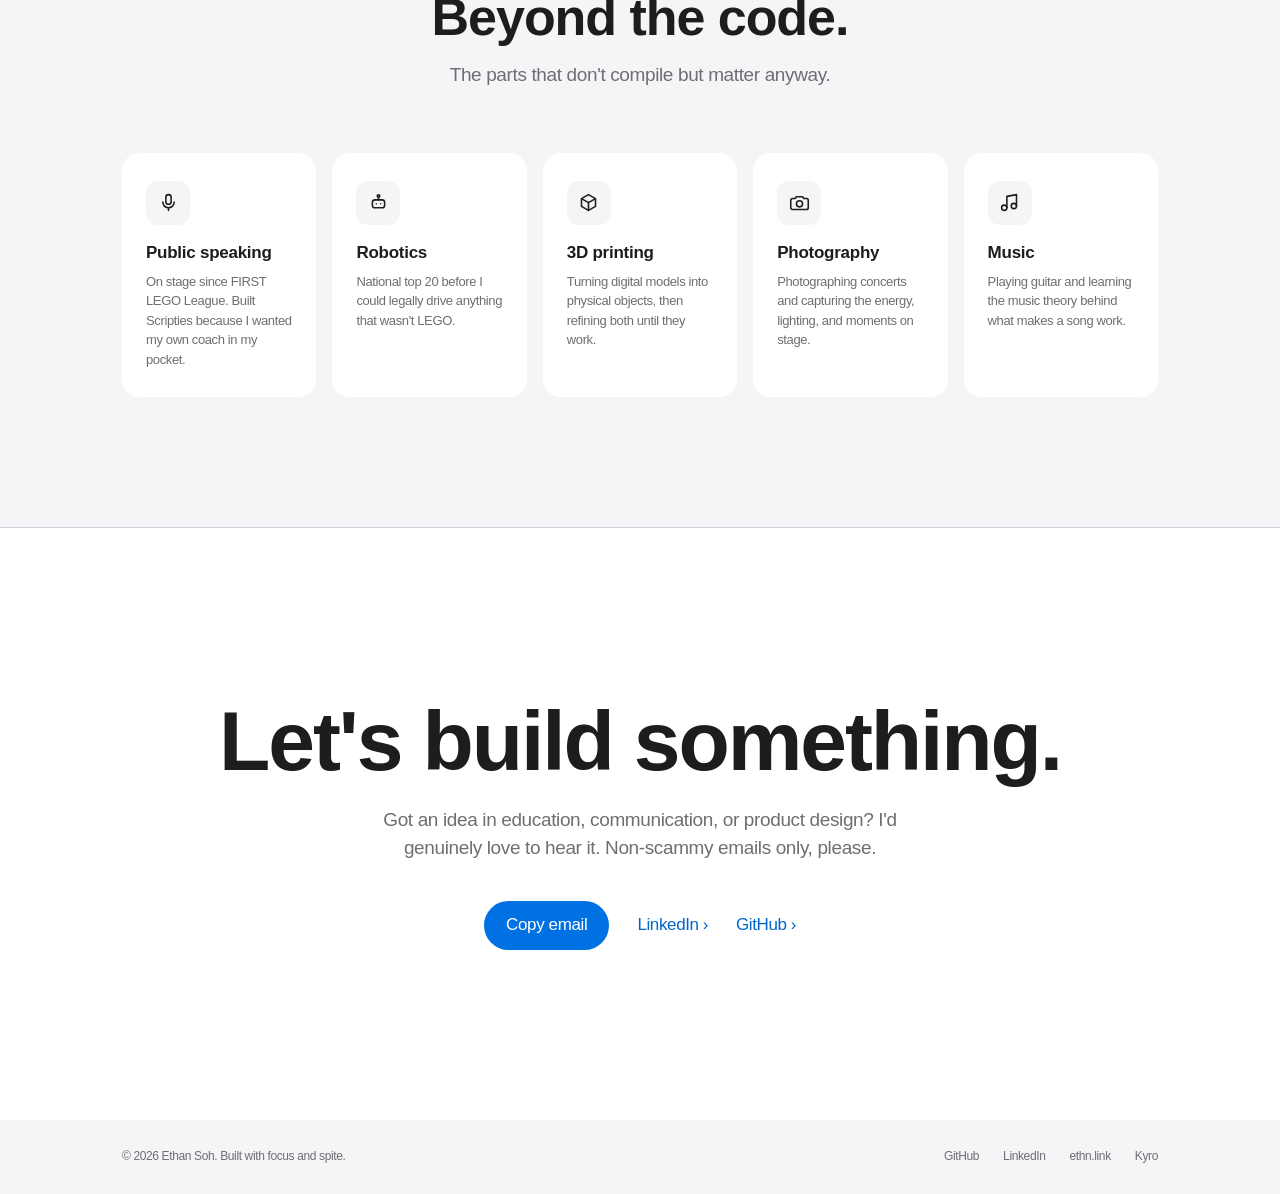
==== commit 516b1266: "Add accessible about and photography pages" ====
--- a/index.html
+++ b/index.html
@@ -4,31 +4,16 @@
   <meta charset="UTF-8" />
   <meta name="viewport" content="width=device-width, initial-scale=1.0" />
   <meta name="color-scheme" content="light" />
-  <title>Ethan Soh — Student developer. Ships anyway.</title>
+  <title>Ethan Soh — Student developer.</title>
   <meta name="description" content="Ethan Soh is a student developer from Singapore building apps, tools, and platforms across iOS, web, and developer tooling." />
-  <meta property="og:title" content="Ethan Soh — Student developer. Ships anyway." />
+  <meta property="og:title" content="Ethan Soh — Student developer." />
   <meta property="og:description" content="Apps, tools, and platforms — designed, built, and shipped from Singapore." />
   <meta property="og:image" content="ethan-photo.png" />
   <link rel="icon" href="data:image/svg+xml,<svg xmlns='http://www.w3.org/2000/svg' viewBox='0 0 100 100'><polygon points='50,12 92,86 8,86' fill='%231d1d1f'/></svg>" />
-  <link rel="stylesheet" href="style.css?v=13" />
+  <link rel="stylesheet" href="style.css?v=19" />
 </head>
 <body>
   <div class="toast" id="toast" role="status" aria-live="polite"></div>
-  <header class="nav" id="nav">
-    <div class="nav-inner">
-      <a class="brand" href="#top" aria-label="Ethan Soh — home">
-        <svg class="brand-mark" viewBox="0 0 100 100" aria-hidden="true"><polygon points="50,12 92,86 8,86"/></svg>
-        <span>Ethan Soh</span>
-      </a>
-      <nav class="nav-links" aria-label="Primary">
-        <a href="#work">Work</a>
-        <a href="#open-source">Open Source</a>
-        <a href="#certs">Certifications</a>
-        <a href="#about">About</a>
-      </nav>
-      <a class="btn btn-blue btn-sm" href="#contact">Get in touch</a>
-    </div>
-  </header>
 
   <main id="top">
     <section class="hero">
@@ -37,14 +22,13 @@
           <p class="hero-eyebrow reveal">Student developer · Singapore</p>
           <h1 class="hero-title reveal" style="--d:.08s">Hi, I'm <span class="hl">Ethan</span>.<span class="hero-sub">I make stuff and put it on the internet.</span></h1>
           <p class="hero-lead reveal" style="--d:.18s">
-            I make apps, tools, and platforms — iOS, web, dev tooling, whatever
-            the idea needs. Survived the Swift Accelerator, ship something most
-            months, and do my best work at 2am for some reason.
+           A student and developer in Singapore. I spend my most of my day in school but a good portion of my nights making strange little projects and learning whatever I can.
           </p>
-          <div class="cta-row reveal" style="--d:.28s">
-            <a class="btn btn-blue" href="#work">See the work</a>
-            <a class="link-chevron" href="#contact">Say hello <span>›</span></a>
-          </div>
+            <div class="cta-row reveal" style="--d:.28s">
+              <a class="btn btn-blue" href="#work">See the work</a>
+              <a class="link-chevron" href="about.html">About me <span>›</span></a>
+              <a class="link-chevron" href="#contact">Say hello <span>›</span></a>
+            </div>
           <div class="social-row reveal" style="--d:.38s">
             <a href="https://github.com/quantamShade0337" target="_blank" rel="noopener" aria-label="GitHub">
               <svg viewBox="0 0 24 24" aria-hidden="true"><path d="M12 .5C5.65.5.5 5.65.5 12c0 5.08 3.29 9.39 7.86 10.91.58.11.79-.25.79-.56 0-.27-.01-1.17-.02-2.12-3.2.7-3.88-1.36-3.88-1.36-.52-1.33-1.28-1.68-1.28-1.68-1.04-.71.08-.7.08-.7 1.15.08 1.76 1.18 1.76 1.18 1.03 1.76 2.69 1.25 3.35.96.1-.75.4-1.25.72-1.54-2.55-.29-5.24-1.28-5.24-5.68 0-1.26.45-2.28 1.18-3.09-.12-.29-.51-1.46.11-3.05 0 0 .96-.31 3.15 1.18a10.9 10.9 0 0 1 2.87-.39c.97 0 1.95.13 2.87.39 2.19-1.49 3.15-1.18 3.15-1.18.62 1.59.23 2.76.11 3.05.73.81 1.18 1.83 1.18 3.09 0 4.41-2.69 5.38-5.25 5.67.41.35.77 1.04.77 2.1 0 1.52-.01 2.74-.01 3.11 0 .31.21.67.8.56A11.52 11.52 0 0 0 23.5 12C23.5 5.65 18.35.5 12 .5Z"/></svg>
@@ -75,21 +59,8 @@
       <div class="container">
         <header class="section-head">
           <h2 class="reveal">Some things I've built.</h2>
-          <p class="reveal">All of these started as random ideas. These are the ones that made it out alive.</p>
-        </header>
-      </div>
-      <div class="project-band tint-lavender">
-        <div class="container project-grid">
-          <div class="project-copy reveal">
-            <p class="card-eyebrow">AI app builder · 2026 · Live</p>
-            <h3>Kyro Market</h3>
-            <p>Build your own AI apps in minutes — describe what you want, bring your own API key, preview, ship. Then sell them on the marketplace. 240+ apps, 80+ creators, 12,400+ uses, and I take zero commission because I'm nice like that.</p>
-            <a class="link-chevron" href="https://kyromarket.com" target="_blank" rel="noopener">Visit kyromarket.com <span>›</span></a>
-          </div>
-          <div class="project-visual reveal" style="--d:.12s">
-            <img class="shot" src="shot-kyro.webp" width="1600" height="800" alt="Kyro Market — build your own AI apps in minutes" loading="lazy" />
-          </div>
-        </div>
+          <p class="reveal">All of these started as random ideas. These are the ones that made it out alive (kinda).</p>
+        </header>
       </div>
       <div class="project-band tint-sky">
         <div class="container project-grid flip">
@@ -158,53 +129,16 @@
     <section class="quote-band">
       <div class="container">
         <blockquote class="reveal">
-          <p>“Ship it before you're ready.”</p>
+          <p>“Final push right?”</p>
           <cite>— me, at 2am, every single time</cite>
         </blockquote>
       </div>
     </section>
-    <section class="band-dark">
-      <div class="container band-grid">
-        <div>
-          <h2 class="reveal">A student who ships like a team.</h2>
-          <p class="band-lead reveal">Idea to prototype to production. The loop runs nightly, fuelled by hot chocolate and an unreasonable belief that it'll work this time.</p>
-        </div>
-        <div class="terminal reveal" aria-hidden="true">
-          <div class="terminal-bar"><i></i><i></i><i></i><span>ethan@sg — zsh</span></div>
-          <pre class="terminal-body" id="terminal"></pre>
-        </div>
-      </div>
-    </section>
-    <section class="section" id="now">
-      <div class="container">
-        <header class="section-head">
-          <h2 class="reveal">Right now.</h2>
-          <p class="reveal">What's actually on my screen this month.</p>
-        </header>
-        <div class="now-grid">
-          <article class="now-card reveal">
-            <p class="now-status"><span class="pulse"></span>Building</p>
-            <h3>Meshlab</h3>
-            <p>Turning photos into printable 3D models. Currently fighting depth maps and winning, slowly.</p>
-          </article>
-          <article class="now-card reveal" style="--d:.08s">
-            <p class="now-status"><span class="pulse"></span>Tinkering</p>
-            <h3>Sanity</h3>
-            <p>An all-in-one utility app for Mac — every little tool I kept installing separately, finally living in one sane place.</p>
-          </article>
-          <article class="now-card reveal" style="--d:.16s">
-            <p class="now-status"><span class="pulse"></span>Exploring</p>
-            <h3>Security &amp; CTFs</h3>
-            <p>Building CTFSolver, a web toolkit for capture-the-flag challenges. Breaking things, legally, for points.</p>
-          </article>
-        </div>
-      </div>
-    </section>
     <section class="section alt" id="open-source">
       <div class="container">
         <header class="section-head">
-          <h2 class="reveal">Everything else, in the open.</h2>
-          <p class="reveal">Every original public repo on my GitHub — pulled live, so this list never goes stale.</p>
+          <h2 class="reveal">Everything else that made it to github.</h2>
+          <p class="reveal">Believe it or not this is actually pulled live from my GitHub profile.</p>
         </header>
 
         <div class="contrib-card reveal" id="contrib" hidden></div>
@@ -222,8 +156,8 @@
     <section class="section" id="toolbox">
       <div class="container">
         <header class="section-head">
-          <h2 class="reveal">The toolbox.</h2>
-          <p class="reveal">Picked up one project at a time. Still adding compartments.</p>
+          <h2 class="reveal">Some technologies I've used.</h2>
+          <p class="reveal">Credit to stack overflow for keeping me alive through this journey</p>
         </header>
         <div class="tool-groups">
           <div class="tool-group reveal">
@@ -274,7 +208,8 @@
         <div class="about-copy">
           <h2 class="reveal">So, who am I?</h2>
           <p class="reveal">I'm Ethan, a secondary school student in Singapore. Somewhere between classes and homework I started shipping apps, and now I genuinely can't stop. If I'm not coding, I'm probably rehearsing a speech or explaining to my parents why I'm still awake.</p>
-          <p class="reveal">I like building things that make someone's day a little less chaotic — study tools, speaking coaches, random Mac utilities. Small, useful, done. And yes, I'm weirdly into vending machines.</p>
+          <p class="reveal">I like building things that make someone's day a little less chaotic — study tools, speaking coaches, random Mac utilities, and the occasional physical thing from my 3D printer.</p>
+          <a class="link-chevron reveal" href="about.html">More about me <span>›</span></a>
         </div>
         <dl class="facts">
           <div class="reveal"><dt>School</dt><dd>Bukit Panjang Govt High</dd></div>
@@ -307,17 +242,24 @@
           </article>
           <article class="beyond-card reveal" style="--d:.12s">
             <span class="beyond-icon" aria-hidden="true">
-              <svg viewBox="0 0 24 24" fill="none" stroke="currentColor" stroke-width="1.8" stroke-linecap="round" stroke-linejoin="round"><path d="m12 4 10 5-10 5L2 9l10-5Z"/><path d="M6 11.5V16c0 1.4 2.7 2.8 6 2.8s6-1.4 6-2.8v-4.5"/></svg>
-            </span>
-            <h3>Teaching</h3>
-            <p>Apple Teacher certified for Swift and Mac. Helping classmates debug counts as teaching, right?</p>
+              <svg viewBox="0 0 24 24" fill="none" stroke="currentColor" stroke-width="1.8" stroke-linecap="round" stroke-linejoin="round"><path d="m12 3 8 4.5v9L12 21l-8-4.5v-9L12 3Z"/><path d="m4.5 7.8 7.5 4.3 7.5-4.3M12 12.1V21"/></svg>
+            </span>
+            <h3>3D printing</h3>
+            <p>Turning digital models into physical objects, then refining both until they work.</p>
           </article>
           <article class="beyond-card reveal" style="--d:.18s">
             <span class="beyond-icon" aria-hidden="true">
-              <svg viewBox="0 0 24 24" fill="none" stroke="currentColor" stroke-width="1.8" stroke-linecap="round" stroke-linejoin="round"><rect x="5" y="3" width="14" height="18" rx="2"/><path d="M15 3v18"/><rect x="7.5" y="6" width="4.5" height="3.5" rx="1"/><rect x="7.5" y="12" width="4.5" height="3.5" rx="1"/><path d="M17 7.5h.01"/></svg>
-            </span>
-            <h3>Vending machines</h3>
-            <p>Genuinely fascinated. Self-contained, reliable, zero-downtime hardware businesses. The original ship-it machines.</p>
+              <svg viewBox="0 0 24 24" fill="none" stroke="currentColor" stroke-width="1.8" stroke-linecap="round" stroke-linejoin="round"><path d="M4 7.5h3l1.5-2h7l1.5 2h3a2 2 0 0 1 2 2v8.5a2 2 0 0 1-2 2H4a2 2 0 0 1-2-2V9.5a2 2 0 0 1 2-2Z"/><circle cx="12" cy="13.5" r="3.5"/></svg>
+            </span>
+            <h3>Photography</h3>
+            <p>Photographing concerts and capturing the energy, lighting, and moments on stage.</p>
+          </article>
+          <article class="beyond-card reveal" style="--d:.24s">
+            <span class="beyond-icon" aria-hidden="true">
+              <svg viewBox="0 0 24 24" fill="none" stroke="currentColor" stroke-width="1.8" stroke-linecap="round" stroke-linejoin="round"><path d="M9 18V5l11-2v13"/><circle cx="6" cy="18" r="3"/><circle cx="17" cy="16" r="3"/></svg>
+            </span>
+            <h3>Music</h3>
+            <p>Playing guitar and learning the music theory behind what makes a song work.</p>
           </article>
         </div>
       </div>
@@ -347,6 +289,6 @@
     </div>
   </footer>
 
-  <script src="main.js?v=13" defer></script>
+  <script src="main.js?v=14" defer></script>
 </body>
 </html>
--- a/style.css
+++ b/style.css
@@ -10,10 +10,6 @@
   --link: #0066cc;
   --highlight: #ffe45e;
 
-  --dark-bg: #000000;
-  --dark-ink: #f5f5f7;
-  --dark-gray: #86868b;
-
   --tint-cream: #faf1e4;
   --tint-sky: #e9f2fb;
   --tint-mint: #e9f6ee;
@@ -29,7 +25,6 @@
 
   --page: 1080px;
   --ease: cubic-bezier(.28, .11, .32, 1);
-  --nav-h: 48px;
 }
 
 *, *::before, *::after { box-sizing: border-box; margin: 0; padding: 0; }
@@ -64,28 +59,6 @@
 }
 .toast.show { transform: translate(-50%, 0); opacity: 1; }
 
-.nav {
-  position: fixed; inset: 0 0 auto 0; z-index: 100;
-  height: var(--nav-h);
-  background: rgba(251, 251, 253, .8);
-  -webkit-backdrop-filter: saturate(180%) blur(20px);
-  backdrop-filter: saturate(180%) blur(20px);
-  border-bottom: 1px solid rgba(0, 0, 0, .06);
-}
-.nav-inner {
-  max-width: var(--page); margin: 0 auto; height: 100%;
-  padding: 0 22px; display: flex; align-items: center; gap: 24px;
-}
-.brand { display: flex; align-items: center; gap: 8px; font-size: 14px; font-weight: 600; color: var(--ink); }
-.brand-mark { width: 14px; height: 14px; fill: var(--ink); }
-.nav-links { display: flex; gap: 32px; margin: 0 auto; }
-.nav-links a {
-  font-size: 12px; letter-spacing: -.01em;
-  color: rgba(0, 0, 0, .72);
-  transition: color .25s var(--ease);
-}
-.nav-links a:hover { color: var(--ink); }
-
 .btn {
   display: inline-flex; align-items: center; justify-content: center;
   border-radius: var(--r-pill);
@@ -96,8 +69,6 @@
 .btn:active { transform: scale(.98); }
 .btn-blue { background: var(--blue); color: #fff; }
 .btn-blue:hover { background: var(--blue-hover); }
-.btn-sm { font-size: 12px; padding: 6px 14px; }
-
 .link-chevron {
   display: inline-flex; align-items: center; gap: 4px;
   color: var(--link); font-size: 17px; letter-spacing: -.022em;
@@ -105,13 +76,11 @@
 .link-chevron span { transition: transform .25s var(--ease); }
 .link-chevron:hover { text-decoration: underline; }
 .link-chevron:hover span { transform: translateX(3px); }
-.band-dark .link-chevron { color: #2997ff; }
-
 .cta-row { display: flex; align-items: center; gap: 28px; flex-wrap: wrap; }
 
 .hero {
   min-height: 86svh; display: flex; align-items: center;
-  padding: calc(var(--nav-h) + 72px) 0 80px;
+  padding: 80px 0;
 }
 .hero-grid {
   display: grid; grid-template-columns: 1.25fr .75fr;
@@ -167,7 +136,7 @@
 
 .section { padding: 130px 0; }
 .section-head { text-align: center; max-width: 720px; margin: 0 auto 64px; }
-.section-head h2, .band-grid h2, .about-copy h2 {
+.section-head h2, .about-copy h2 {
   font-size: clamp(34px, 4.6vw, 52px);
   font-weight: 700; line-height: 1.08; letter-spacing: -.02em;
   margin-bottom: 16px;
@@ -197,7 +166,7 @@
 }
 .shot-phone { max-width: 300px; border-radius: 28px; }
 
-.mini-grid { display: grid; grid-template-columns: 1fr 1fr; gap: 18px; padding-top: 18px; }
+.mini-grid { display: grid; grid-template-columns: 1fr 1fr; gap: 18px; padding-top: 128px; }
 .mini-card {
   background: var(--panel); border-radius: var(--r-card-lg);
   padding: 36px 34px;
@@ -215,26 +184,6 @@
 }
 .quote-band cite { display: block; margin-top: 18px; font-size: 16px; color: var(--gray); font-style: normal; }
 
-.now-grid { display: grid; grid-template-columns: repeat(3, 1fr); gap: 18px; }
-.now-card {
-  background: var(--panel); border-radius: var(--r-card-lg); padding: 32px 30px;
-  transition: transform .45s var(--ease);
-}
-.now-card:hover { transform: scale(1.015); }
-.now-status {
-  display: inline-flex; align-items: center; gap: 8px;
-  font-size: 12px; font-weight: 600; letter-spacing: .06em; text-transform: uppercase;
-  color: var(--gray); margin-bottom: 10px;
-}
-.pulse { width: 8px; height: 8px; border-radius: 50%; background: #30d158; position: relative; flex: none; }
-.pulse::after {
-  content: ""; position: absolute; inset: -4px; border-radius: 50%;
-  border: 1px solid #30d158; animation: pulse 2s var(--ease) infinite;
-}
-@keyframes pulse { 0% { transform: scale(.4); opacity: 1; } 100% { transform: scale(1.3); opacity: 0; } }
-.now-card h3 { font-size: 22px; font-weight: 700; letter-spacing: -.02em; margin-bottom: 8px; }
-.now-card p { font-size: 14px; line-height: 1.5; color: var(--gray); }
-
 .section.alt { background: var(--panel); }
 .section.alt .repo-card, .section.alt .filter-pill, .section.alt .beyond-card { background: #fff; }
 .section.alt .repo-card:hover, .section.alt .filter-pill:hover { background: #fbfbfd; }
@@ -253,7 +202,7 @@
 }
 .tool-pills span:hover { background: var(--panel-hover); transform: translateY(-1px); }
 
-.beyond-grid { display: grid; grid-template-columns: repeat(4, 1fr); gap: 16px; }
+.beyond-grid { display: grid; grid-template-columns: repeat(5, 1fr); gap: 16px; }
 .beyond-card {
   background: #fff; border-radius: var(--r-card); padding: 28px 24px;
   transition: transform .35s var(--ease), box-shadow .35s var(--ease);
@@ -268,30 +217,7 @@
 .beyond-card h3 { font-size: 17px; font-weight: 700; letter-spacing: -.015em; margin-bottom: 6px; }
 .beyond-card p { font-size: 13px; line-height: 1.5; color: var(--gray); }
 
-.band-dark { background: var(--dark-bg); color: var(--dark-ink); padding: 130px 0; }
-.band-dark .band-lead { color: var(--dark-gray); }
-.band-grid { display: grid; grid-template-columns: 1fr 1fr; gap: 72px; align-items: center; }
-.band-lead { font-size: 19px; line-height: 1.45; }
-
 .band-gray { background: var(--panel); padding: 130px 0; }
-
-.terminal {
-  border-radius: 12px; overflow: hidden;
-  background: #161617; color: #f5f5f7;
-  box-shadow: 0 30px 60px rgba(0, 0, 0, .45);
-  font-family: var(--mono); font-size: 13px; line-height: 1.6;
-  letter-spacing: 0;
-}
-.terminal-bar { display: flex; align-items: center; gap: 8px; padding: 12px 14px; background: #29292c; }
-.terminal-bar i { width: 12px; height: 12px; border-radius: 50%; }
-.terminal-bar i:nth-child(1) { background: #ff5f57; }
-.terminal-bar i:nth-child(2) { background: #febc2e; }
-.terminal-bar i:nth-child(3) { background: #28c840; }
-.terminal-bar span { margin-left: auto; font-size: 11px; color: rgba(255,255,255,.45); }
-.terminal-body { padding: 18px; min-height: 236px; white-space: pre-wrap; word-break: break-word; }
-.terminal-body .td { color: rgba(255,255,255,.5); }
-.cursor-block { display: inline-block; width: 7px; height: 14px; background: #f5f5f7; vertical-align: -2px; animation: blink 1s steps(1) infinite; }
-@keyframes blink { 50% { opacity: 0; } }
 
 .contrib-card {
   background: #fff; border-radius: var(--r-card);
@@ -426,7 +352,7 @@
 @keyframes fall { to { transform: translateY(110vh) rotate(720deg); opacity: 0; } }
 
 .snap .reveal { opacity: 1; transform: none; transition: none; }
-.snap .hero { min-height: auto; padding-top: 140px; }
+.snap .hero { min-height: auto; padding-top: 80px; }
 
 @media (max-width: 960px) {
   .hero-grid { grid-template-columns: 1fr; gap: 48px; }
@@ -434,16 +360,14 @@
   .project-grid { grid-template-columns: 1fr; gap: 48px; }
   .project-grid.flip .project-copy { order: 0; }
   .repo-grid { grid-template-columns: repeat(2, 1fr); }
-  .band-grid { grid-template-columns: 1fr; gap: 48px; }
   .about-grid { grid-template-columns: 1fr; gap: 48px; }
-  .now-grid, .tool-groups { grid-template-columns: 1fr; gap: 24px; }
+  .tool-groups { grid-template-columns: 1fr; gap: 24px; }
   .beyond-grid { grid-template-columns: repeat(2, 1fr); }
 }
 @media (max-width: 640px) {
-  .nav-links { display: none; }
-  .nav-inner { justify-content: space-between; }
-  .section, .band-dark, .band-gray { padding: 96px 0; }
+  .section, .band-gray { padding: 96px 0; }
   .project-band { padding: 64px 0; }
+  .mini-grid { padding-top: 88px; }
   .stats-grid { grid-template-columns: repeat(2, 1fr); gap: 32px; }
   .repo-grid, .cert-grid, .mini-grid, .beyond-grid { grid-template-columns: 1fr; }
   .quote-band { padding: 16px 0 96px; }
